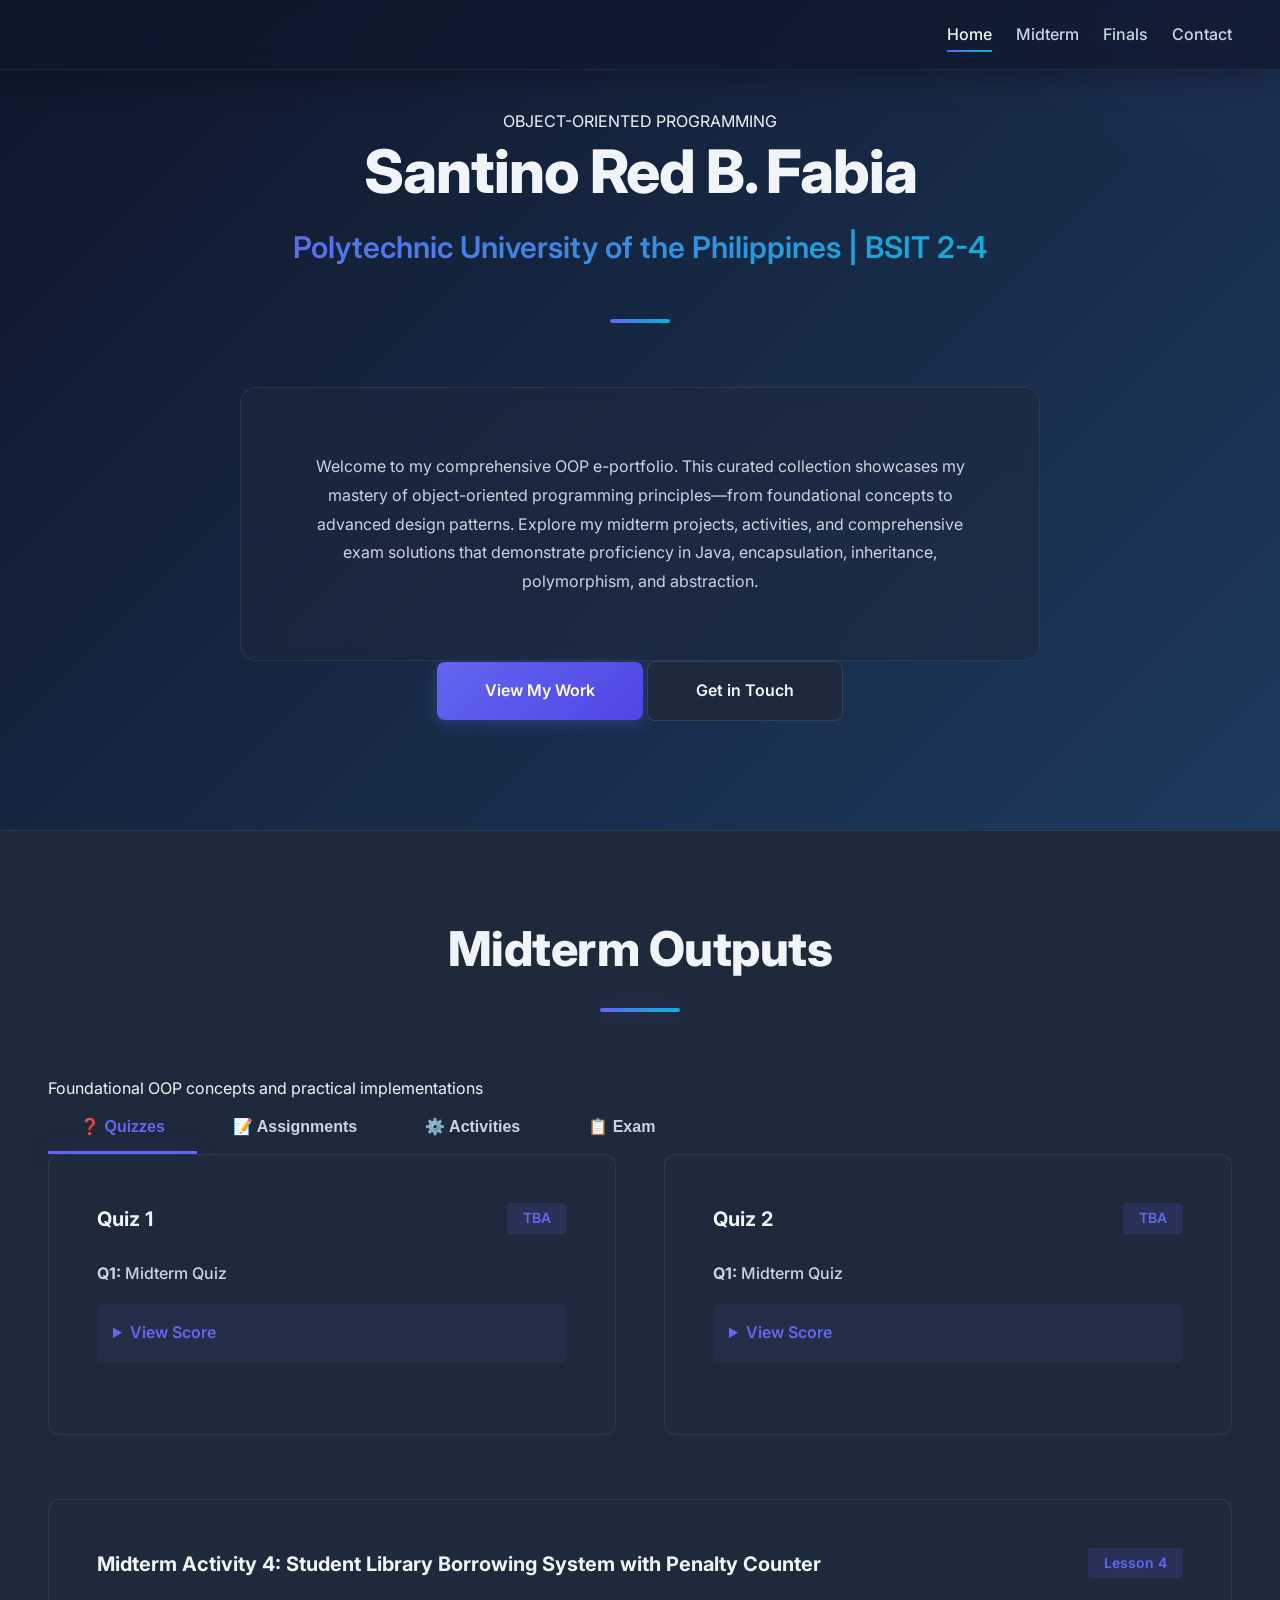
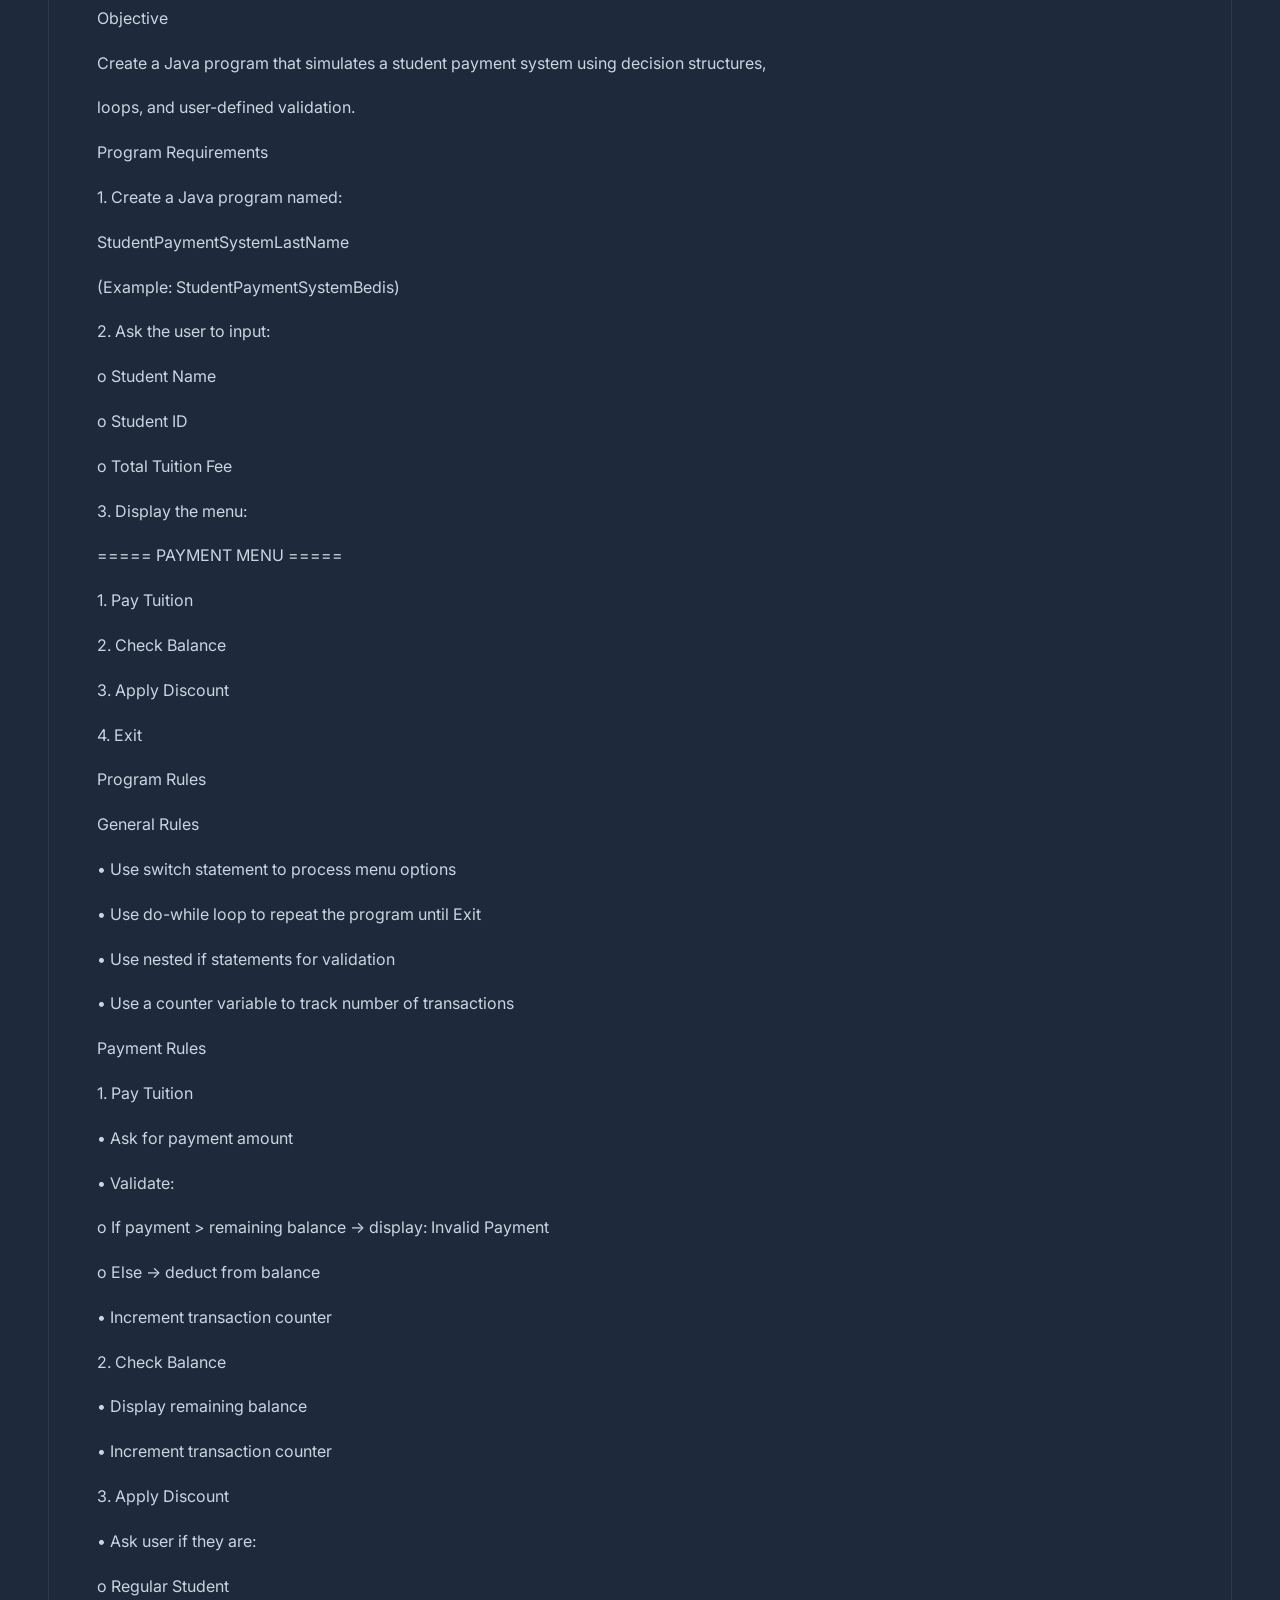
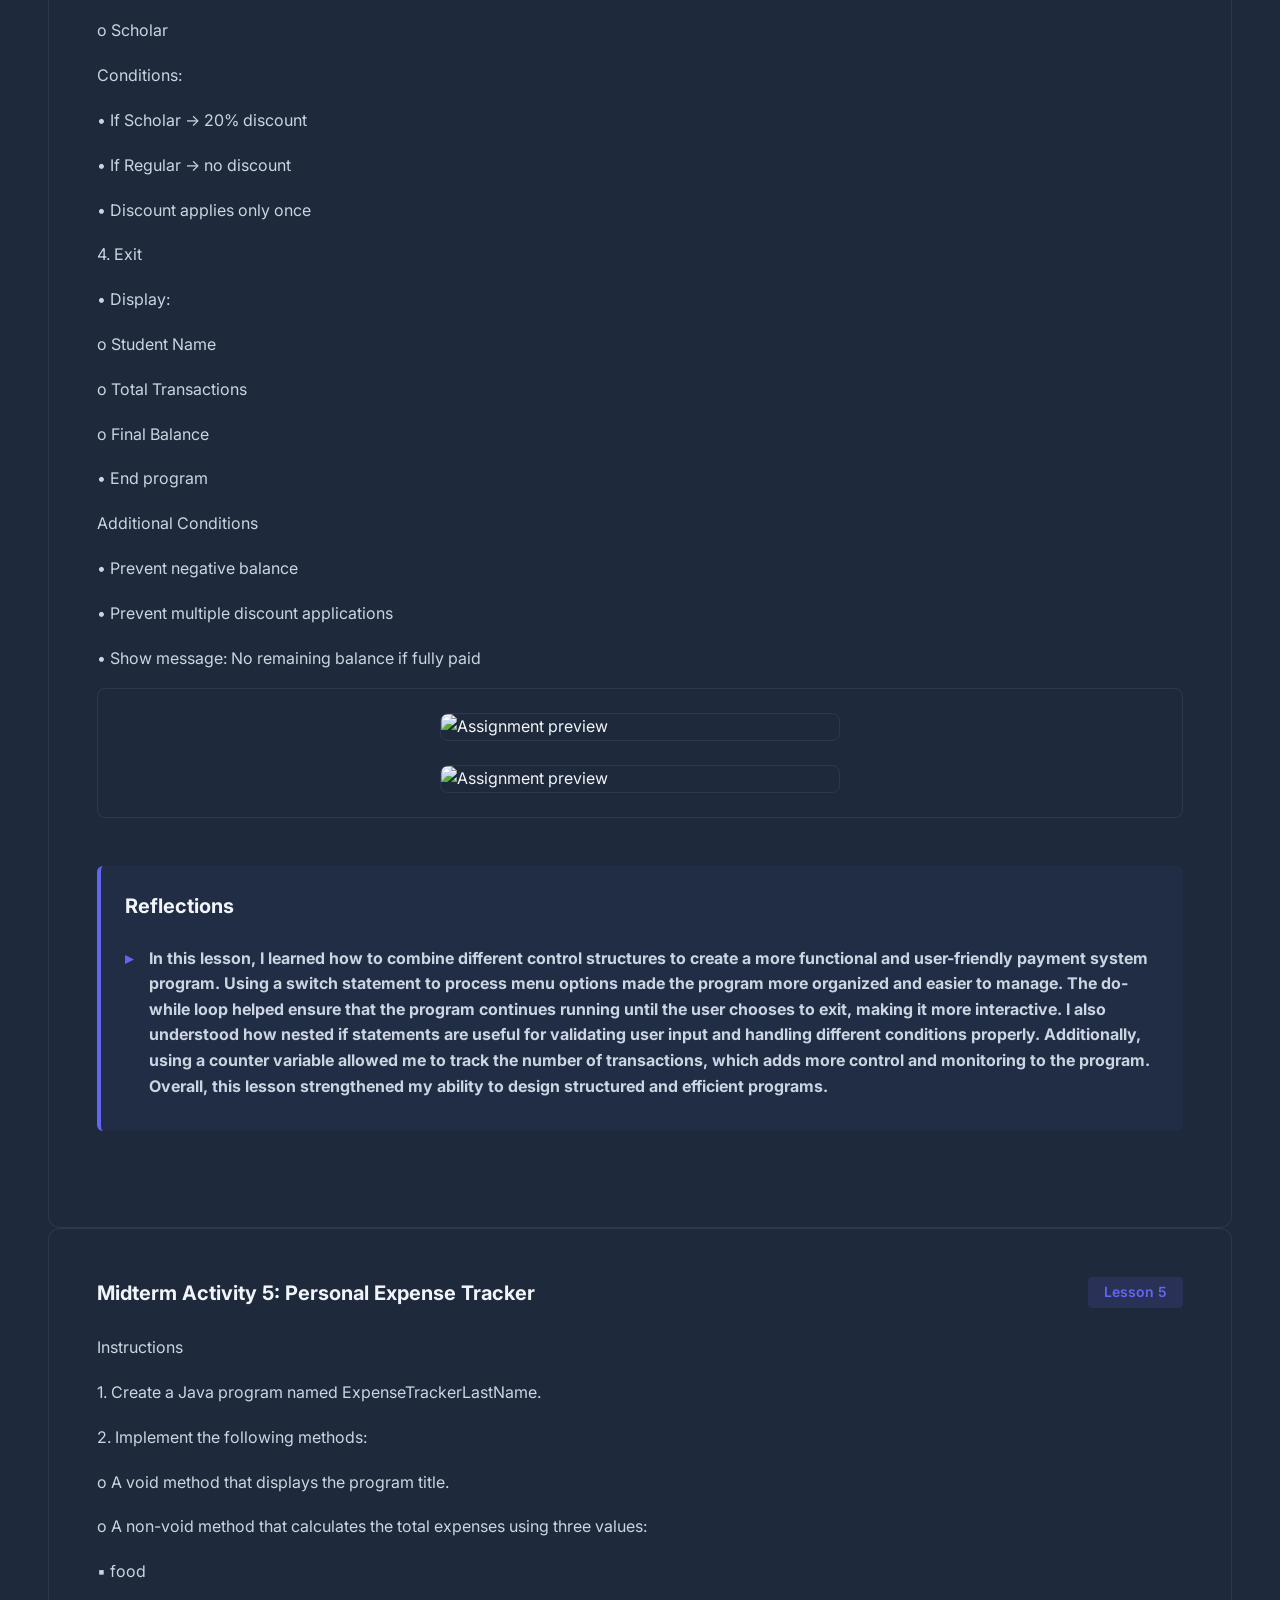
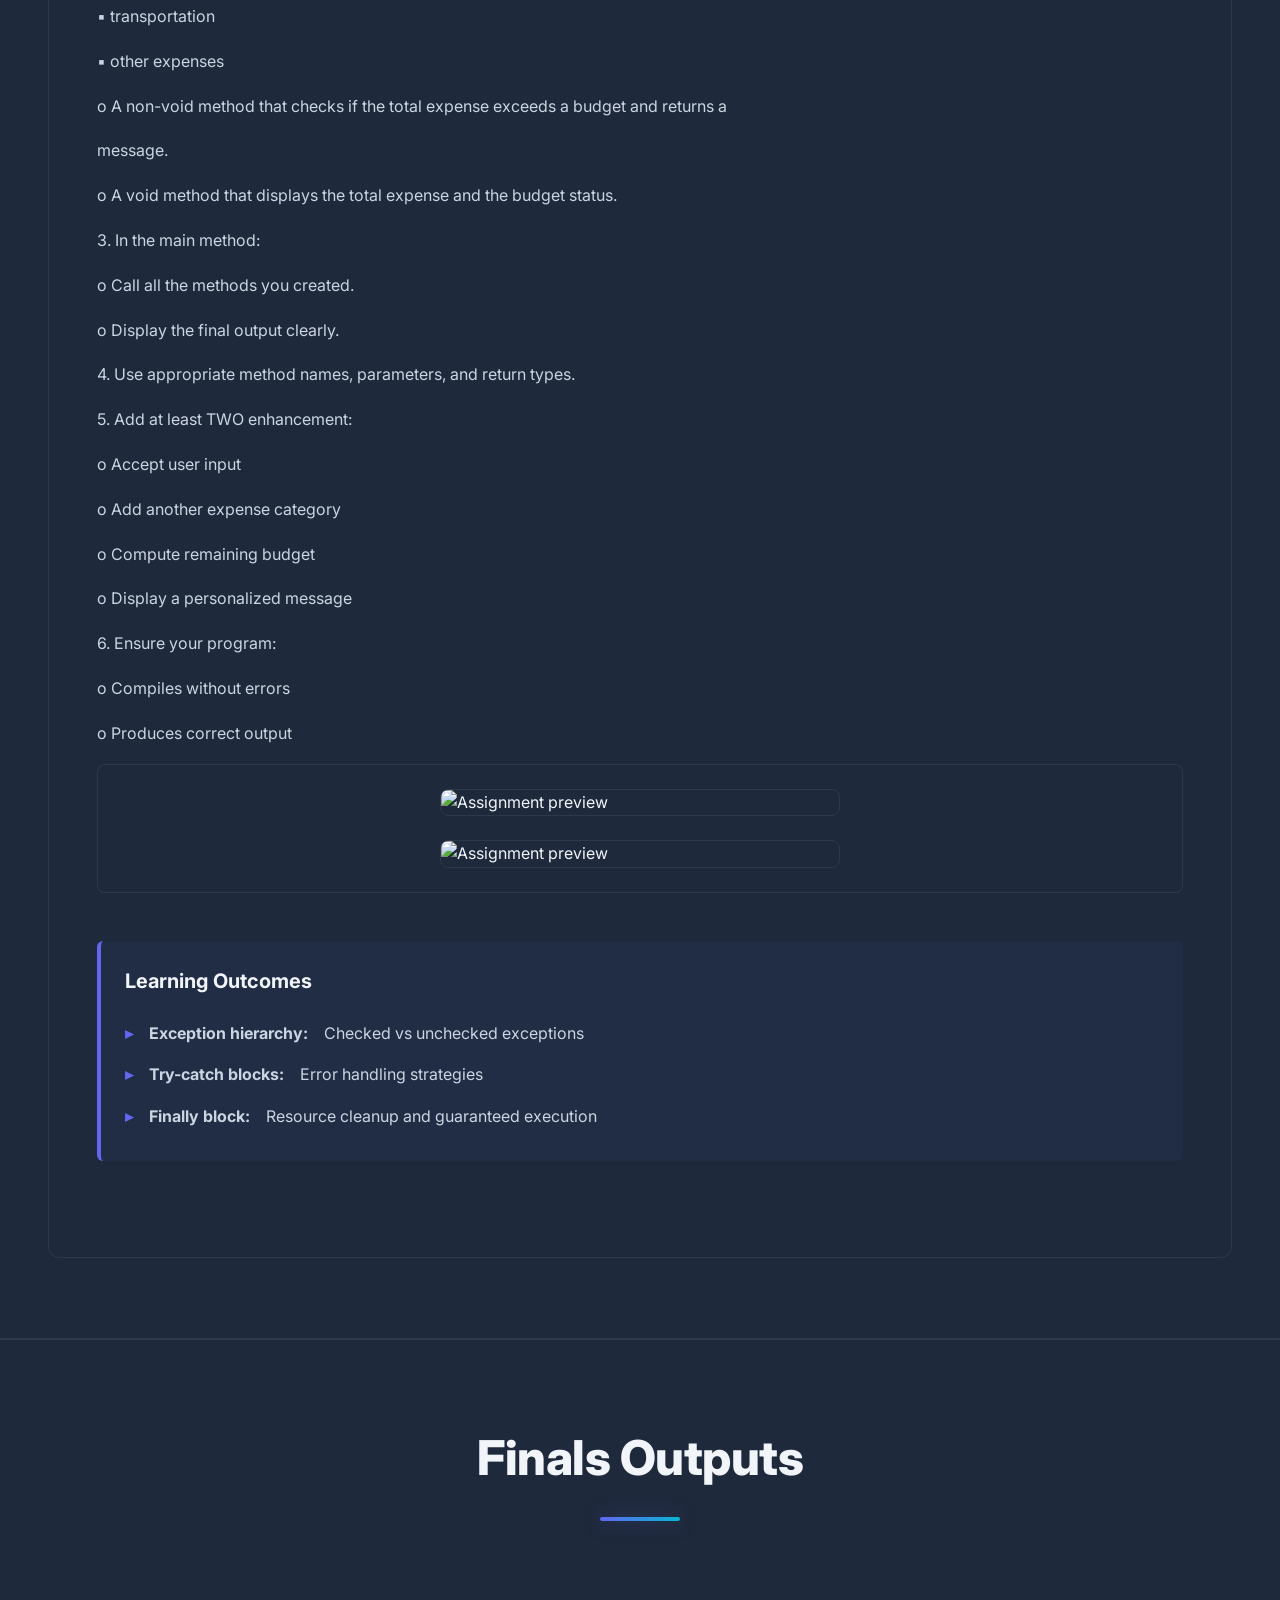
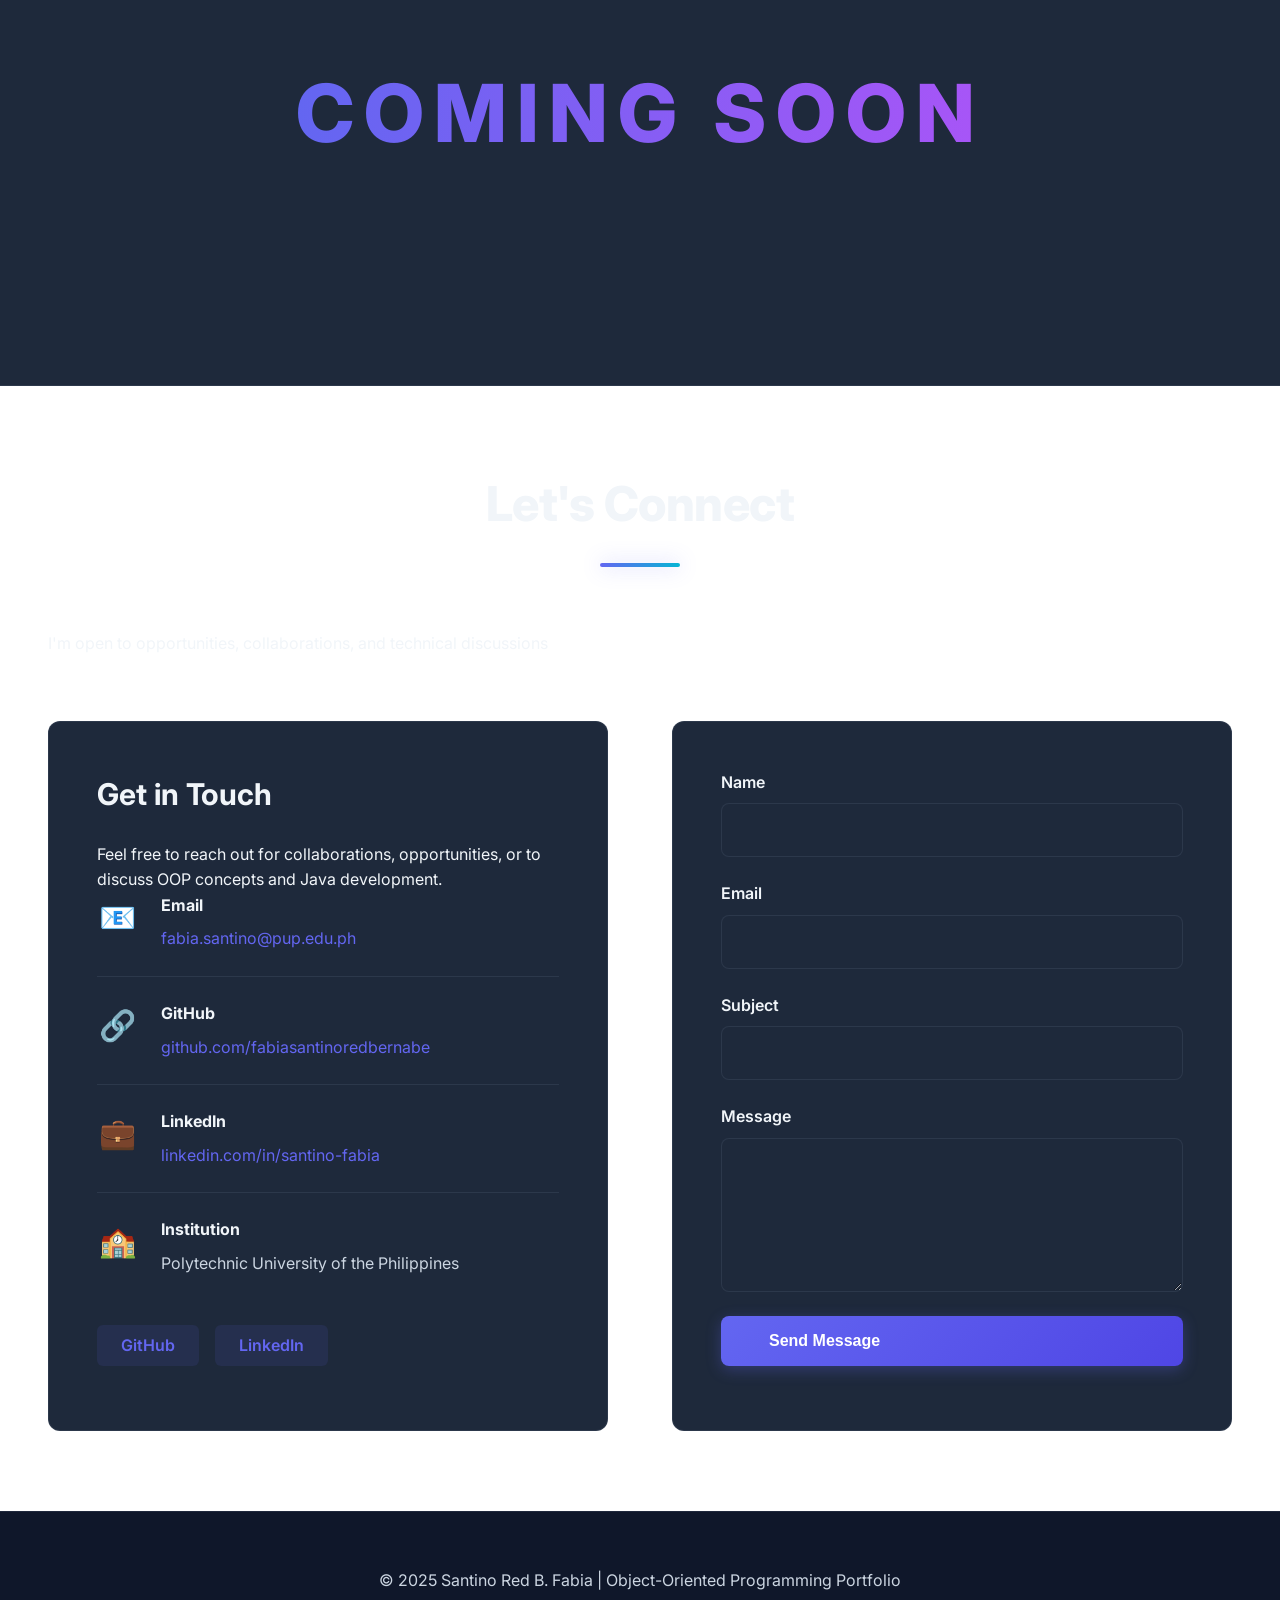
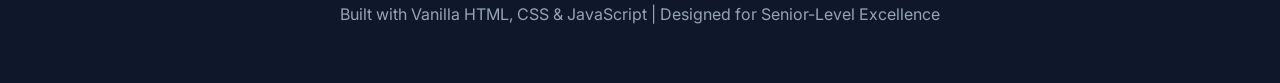
==== index.html @ e6d7f3d0 "kk" ====
<!DOCTYPE html>
<html lang="en">
<head>
    <meta charset="UTF-8">
    <meta name="viewport" content="width=device-width, initial-scale=1.0">
    <title>Santino Red B. Fabia | Senior OOP Portfolio</title>
    <link rel="stylesheet" href="cssweb.css">
    <link rel="preconnect" href="https://fonts.googleapis.com">
    <link rel="preconnect" href="https://fonts.gstatic.com" crossorigin>
    <link href="https://fonts.googleapis.com/css2?family=Inter:wght@300;400;500;600;700;800&family=JetBrains+Mono:wght@400;500;600&display=swap" rel="stylesheet">
</head>
<body>
    <!-- Scroll Progress Bar -->
    <div class="scroll-progress" id="scrollProgress"></div>

    <!-- Navigation -->
    <nav class="navbar" id="navbar">
        <div class="nav-container">
            <a href="#home" class="nav-logo"></a>
            
            <button class="nav-toggle" id="navToggle" aria-label="Toggle navigation">
                <span class="hamburger-line"></span>
                <span class="hamburger-line"></span>
                <span class="hamburger-line"></span>
            </button>
            
            <ul class="nav-menu" id="navMenu">
                <li><a href="#home" class="nav-link active">Home</a></li>
                <li><a href="#midterm" class="nav-link">Midterm</a></li>
                <li><a href="#final" class="nav-link">Finals</a></li>
                <li><a href="#contact" class="nav-link">Contact</a></li>
            </ul>
        </div>
    </nav>

    <!-- Hero Section -->
    <section id="home" class="section hero">
        <div class="container">
            <div class="hero-content">
                <div class="hero-badge">OBJECT-ORIENTED PROGRAMMING</div>
                <h1 class="hero-title">Santino Red B. Fabia</h1>
                <p class="hero-subtitle">Polytechnic University of the Philippines | BSIT 2-4</p>
                
                <div class="hero-divider"></div>
                
                <div class="intro-card">
                    <p class="intro-text">
                        Welcome to my comprehensive OOP e-portfolio. This curated collection showcases my mastery of object-oriented programming principles—from foundational concepts to advanced design patterns. Explore my midterm projects, activities, and comprehensive exam solutions that demonstrate proficiency in Java, encapsulation, inheritance, polymorphism, and abstraction.
                    </p>
                </div>

                <div class="hero-cta">
                    <a href="#midterm" class="btn btn-primary">View My Work</a>
                    <a href="#contact" class="btn btn-secondary">Get in Touch</a>
                </div>

            </div>
        </div>
    </section>

    <!-- Midterm Section -->
    <section id="midterm" class="section section-midterm">
        <div class="container">
            <div class="section-header">
                <h2 class="section-title">Midterm Outputs</h2>
                <p class="section-subtitle">Foundational OOP concepts and practical implementations</p>
            </div>

            <!-- Tabs Navigation -->
            <div class="tabs-container">
                <div class="tabs-nav" role="tablist">
                    <button class="tab-btn active" data-tab="quizzes" role="tab" aria-selected="true" aria-controls="quizzes">
                        <span class="tab-icon">❓</span>
                        Quizzes
                    </button>
                    <button class="tab-btn" data-tab="assignments" role="tab" aria-selected="false" aria-controls="assignments">
                        <span class="tab-icon">📝</span>
                        Assignments
                    </button>
                    <button class="tab-btn" data-tab="activities" role="tab" aria-selected="false" aria-controls="activities">
                        <span class="tab-icon">⚙️</span>
                        Activities
                    </button>
                    <button class="tab-btn" data-tab="exam" role="tab" aria-selected="false" aria-controls="exam">
                        <span class="tab-icon">📋</span>
                        Exam
                    </button>
                </div>

                <!-- Quizzes Tab -->
                <div id="quizzes" class="tab-content active" role="tabpanel" aria-labelledby="quizzes">
                    <div class="content-grid">
                        <article class="card card-quiz">
                            <div class="card-header">
                                <h3 class="card-title">Quiz 1</h3>
                                <span class="card-badge">TBA</span>
                            </div>
                            
                            <div class="qa-container">
                                <div class="qa-item">
                                    <p class="qa-question"><strong>Q1:</strong> Midterm Quiz</p>
                                    <details class="qa-details">
                                        <summary>View Score</summary>
                                        <div class="qa-answer">
                                            <p><strong>Score: 0/30</strong></p>
                                        </div>
                                    </details>
                                </div>
                            </div>
                        </article>

                        <article class="card card-quiz">
                            <div class="card-header">
                                <h3 class="card-title">Quiz 2</h3>
                                <span class="card-badge">TBA</span>
                            </div>
                            
                            <div class="qa-container">
                                <div class="qa-item">
                                    <p class="qa-question"><strong>Q1:</strong> Midterm Quiz</p>
                                    <details class="qa-details">
                                        <summary>View Score</summary>
                                        <div class="qa-answer">
                                            <p><strong>Score: 0/30</strong></p>
                                        </div>
                                    </details>
                                </div>
                            </div>
                        </article>
                    </div>
                </div>

                <!-- Assignments Tab -->
                <div id="assignments" class="tab-content" role="tabpanel" aria-labelledby="assignments">
                    <div class="content-grid">
                        <article class="card card-assignment">
                            <div class="card-header">
                                <h3 class="card-title">Assignment 1: Introduction to Java</h3>
                                <span class="card-badge">Implementation</span>
                            </div>
                            
                            <p class="card-description"><strong>Task:</strong> Tackle the different questions as you venture to understand the world of java.</p>
                            
                            <div class="image-preview-container">
                                <div class="image-preview-wrapper">
                                    <img src="MA1p1.png" class="image-preview" alt="Assignment preview">
                                </div>
                                <div class="image-preview-wrapper">
                                    <img src="MA1p2.png" class="image-preview" alt="Assignment preview">
                                </div>
                                <div class="image-preview-wrapper">
                                    <img src="MA1p3.png" class="image-preview" alt="Assignment preview">
                                </div>
                            </div>

                            <div class="file-status-container" id="fileStatusContainer" style="display: none;">
                                <div class="file-info">
                                    <span class="file-icon">📎</span>
                                    <div class="file-details">
                                        <p class="file-name" id="fileName"></p>
                                        <p class="file-size" id="fileSize"></p>
                                    </div>
                                </div>
                                <button type="button" class="btn-icon btn-remove-file" id="removeFileBtn" aria-label="Remove file">
                                    <span>✕</span>
                                </button>
                            </div>
                            
                            <div class="explanation-box">
                                <h4>Reflection</h4>
                                <ul class="concept-list">
                                    <li><strong></strong> Researching and analyzing my findings about the different traits and uses of java in our industry makes it more enjoyable and fun to look forward to what im going to learn in this course.</li>
                                </ul>
                            </div>
                        </article>

                        <article class="card card-assignment">
                            <div class="card-header">
                                <h3 class="card-title">Assignment 2: About Me</h3>
                                <span class="card-badge">Advanced</span>
                            </div>
                            
                            <p class="card-description"><strong>Task:</strong> Make an Introduction of yourself using the template provided.</p>
                           <div 
                            <div class="image-preview-container">
                                <div class="image-preview-wrapper">
                                    <img src="AM.png" class="image-preview" alt="Assignment preview">
                                </div>
                            </div>
</div>
                            <div class="file-status-container" id="fileStatusContainer2" style="display: none;">
                                <div class="file-info">
                                    <span class="file-icon">📎</span>
                                    <div class="file-details">
                                        <p class="file-name" id="fileName2"></p>
                                        <p class="file-size" id="fileSize2"></p>
                                    </div>
                                </div>
                                <button type="button" class="btn-icon btn-remove-file" aria-label="Remove file">
                                    <span>✕</span>
                                </button>
                            </div>
                            
                            <div class="explanation-box">
                                <h4>Reflection</h4>
                                <ul class="concept-list">
                                    <li><strong></strong> Reflecting on three personal adjectives and my goals for the year gave me a great opportunity to hit the reset button. It was a helpful way to check in with myself and look forward to the months ahead.</li>
                                </ul>
                            </div>
                        </article>
                    </div>
                </div>
                </div>

                                <!-- Activities Tab -->
                <div id="activities" class="tab-content" role="tabpanel" aria-labelledby="activities">
                    <div class="activities-grid">
                        <!-- Activity 1 -->
                        <article class="card card-activity">
                            <div class="card-header">
                                <h3 class="card-title">Midterm Activity 1: Variables</h3>
                                <span class="card-badge">Lesson 1</span>
                            </div>
                            
                            <p class="card-description">Instruction:</p>
                            <p class="card-description">• Carefully analyze the given Java program.</p>
<p class="card-description">• Trace the references and memory changes step-by-step.</p>
<p class="card-description">• Complete all required tables and questions.</p>
<p class="card-description">• Show your logical reasoning where necessary.</p>
<p class="card-description">• Write your answers in a yellow paper (handwritten).</p>
<p class="card-description">• Take a clear photo or scan of your work.</p>
<p class="card-description">• Upload your file in Canvas on or before the deadline.</p>
<p class="card-description">• Submission Format: Section_LastName_FirstName_CodeAnalysisActivity#1.pdf </p>

                            <div class="image-preview-container">
                                <div class="image-preview-wrapper">
                                    <img src="MAC1p1.png" class="image-preview" alt="Assignment preview">
                                </div>
                                <div class="image-preview-wrapper">
                                    <img src="MAC1p2.png" class="image-preview" alt="Assignment preview">
                                </div>
                            </div>
                            
                            <div class="explanation-box">
                                <h4>Reflection</h4>
                                <ul class="concept-list">
                                    <li>Implemented <strong>Learning about variables in OOP made me realize how important they are in organizing data inside a program. I learned that variables inside a class (fields or attributes) represent the state of an object, and they help define what an object “knows” about itself.</strong></li>
                                </ul>
                            </div>
                        </article>

                        <!-- Activity 2 -->
                        <article class="card card-activity">
                            <div class="card-header">
                                <h3 class="card-title">Midterm Activity 2: Operators</h3>
                                <span class="card-badge">Lesson 2</span>
                            </div>
                            
                            <p class="card-description">Instructions:</p>
<p class="card-description">1.	Create a Java program based on the questions.</p>
<p class="card-description">2.	Follow the exact required output shown in the question.</p>
<p class="card-description">3.	You must use the specific operator required in each number.</p>
<p class="card-description">4.	Do NOT hardcode the final answers (e.g., System.out.println(86); without computation is not allowed).</p>
<p class="card-description">5.	Show proper use of variables and correct operator usage.</p>
<p class="card-description">6.	Follow proper Java syntax, indentation, and naming conventions.</p>
<p class="card-description">7.	Use System.out.println() for displaying output.</p>
<p class="card-description">8.	Screenshot the code and the output.</p>
<p class="card-description">9.	Compile and run your program to verify correctness before submission.</p>
<p class="card-description">10.	Submission Format: Section_LastName_FirstName_OperatorsActivity#2.pdf
</p>

                            <div class="image-preview-container">
                                <div class="image-preview-wrapper">
                                    <img src="MAC2p1.png" class="image-preview" alt="Assignment preview">
                                </div>
                                <div class="image-preview-wrapper">
                                    <img src="MAC2p2.png" class="image-preview" alt="Assignment preview">
                                </div>
                            </div>
                         
                            <div class="explanation-box">
                                <h4>Reflections</h4>
                                <ul class="concept-list">
                                    <li>Used <strong>In this lesson about operators in Java within Object-Oriented Programming, I learned how different types of operators such as arithmetic, relational, logical, and assignment operators are used to perform operations on variables and control program flow. I realized that operators are essential in implementing logic inside methods and classes, making programs more dynamic and functional.</strong></li>
                                </ul>
                            </div>
                        </article>

                        <!-- Activity 3 -->
                        <article class="card card-activity">
                            <div
                            <div class="card-header">
                                <h3 class="card-title">Midterm Activity 3: ATM with Transfer Feature</h3>
                                <span class="card-badge">Lesson 3</span>
                            </div>
                
                            <p class="card-description">Program Requirements</p>
<p class="card-description">1. Create a Java program named ATMWithdrawalLimit.</p>
<p class="card-description">2. Assume the initial balance is 9,000 pesos.</p>
<p class="card-description">===== ATM MENU =====</p>
<p class="card-description">1. Check Balance</p>
<p class="card-description">2. Deposit</p>
<p class="card-description">3. Withdraw</p>
<p class="card-description">4. Exit</p>
<p class="card-description">Withdrawal Rules</p>
<p class="card-description">Maximum withdrawal per transaction: 3,000 pesos</p>
<p class="card-description">If exceeded, display: Withdrawal Limit Exceeded</p>
<p class="card-description">Use:</p>
<p class="card-description">• if–else statements</p>
<p class="card-description">• switch statement</p>
<p class="card-description">• do-while loop</p>
                    </div>
<!--pic--->
					<div class="image-preview-container">
                                <div class="image-preview-wrapper">
                                    <img src="MAC3p1.png" class="image-preview" alt="Assignment preview">
                                </div>
                                <div class="image-preview-wrapper">
                                    <img src="MAC3p2.png" class="image-preview" alt="Assignment preview">
                                </div>
                            </div>
                    
                    <div
                            <div class="explanation-box">
                                <h4>Reflections</h4>
                                <ul class="concept-list">
                                    <li><strong>In this lesson, I learned how control flow statements like if–else, switch, and do-while loops help manage the behavior of a Java program. The if–else statement allows me to make decisions based on conditions, while the switch statement provides a cleaner way to handle multiple possible values of a variable. I also learned that the do-while loop ensures that a block of code runs at least once before checking the condition, which is useful in certain situations. Overall, these concepts improved my understanding of how to control the flow of execution and make programs more interactive and logical.</strong></li>
                                
                                </ul>
                            </div>
                </div>
                        </article>

                        <!-- Activity 4 -->
                        <article class="card card-activity">
                            <div
                            <div class="card-header">
                                <h3 class="card-title">Midterm Activity 4: Student Library Borrowing System with Penalty Counter</h3>
                                <span class="card-badge">Lesson 4</span>
                            </div>
                            
                            <p class="card-description">Objective</p>
<p class="card-description">Create a Java program that simulates a student payment system using decision structures,</p>
<p class="card-description">loops, and user-defined validation.</p>
<p class="card-description">Program Requirements</p>
<p class="card-description">1. Create a Java program named:</p>
<p class="card-description">StudentPaymentSystemLastName</p>
<p class="card-description">(Example: StudentPaymentSystemBedis)</p>
<p class="card-description">2. Ask the user to input:</p>
<p class="card-description">o Student Name</p>
<p class="card-description">o Student ID</p>
<p class="card-description">o Total Tuition Fee</p>
<p class="card-description">3. Display the menu:</p>
<p class="card-description">===== PAYMENT MENU =====</p>
<p class="card-description">1. Pay Tuition</p>
<p class="card-description">2. Check Balance</p>
<p class="card-description">3. Apply Discount</p>
<p class="card-description">4. Exit</p>
<p class="card-description">Program Rules</p>
<p class="card-description">General Rules</p>
<p class="card-description">• Use switch statement to process menu options</p>
<p class="card-description">• Use do-while loop to repeat the program until Exit</p>
<p class="card-description">• Use nested if statements for validation</p>
<p class="card-description">• Use a counter variable to track number of transactions</p>
<p class="card-description">Payment Rules</p>
<p class="card-description">1. Pay Tuition</p>
<p class="card-description">• Ask for payment amount</p>
<p class="card-description">• Validate:</p>
<p class="card-description">o If payment > remaining balance → display: Invalid Payment</p>
<p class="card-description">o Else → deduct from balance</p>
<p class="card-description">• Increment transaction counter</p>
<p class="card-description">2. Check Balance</p>
<p class="card-description">• Display remaining balance</p>
<p class="card-description">• Increment transaction counter</p>
<p class="card-description">3. Apply Discount</p>
<p class="card-description">• Ask user if they are:</p>
<p class="card-description">o Regular Student</p>
<p class="card-description">o Scholar</p>
<p class="card-description">Conditions:</p>
<p class="card-description">• If Scholar → 20% discount</p>
<p class="card-description">• If Regular → no discount</p>
<p class="card-description">• Discount applies only once</p>
<p class="card-description">4. Exit</p>
<p class="card-description">• Display:</p>
<p class="card-description">o Student Name</p>
<p class="card-description">o Total Transactions</p>
<p class="card-description">o Final Balance</p>
<p class="card-description">• End program</p>
<p class="card-description">Additional Conditions</p>
<p class="card-description">• Prevent negative balance</p>
<p class="card-description">• Prevent multiple discount applications</p>
<p class="card-description">• Show message: No remaining balance if fully paid</p>
                        </div>

							<!--pic--->
					<div class="image-preview-container">
                                <div class="image-preview-wrapper">
                                    <img src="MAC4p1.png" class="image-preview" alt="Assignment preview">
                                </div>
                                <div class="image-preview-wrapper">
                                    <img src="MAC4p2.png" class="image-preview" alt="Assignment preview">
                                </div>
                            </div>
                            
                            <div
                            <div class="explanation-box">
                                <h4>Reflections</h4>
                                <ul class="concept-list">
                                    <li><strong>In this lesson, I learned how to combine different control structures to create a more functional and user-friendly payment system program. Using a switch statement to process menu options made the program more organized and easier to manage. The do-while loop helped ensure that the program continues running until the user chooses to exit, making it more interactive. I also understood how nested if statements are useful for validating user input and handling different conditions properly. Additionally, using a counter variable allowed me to track the number of transactions, which adds more control and monitoring to the program. Overall, this lesson strengthened my ability to design structured and efficient programs.</strong></li>
                                    
                                </ul>
                            </div>
                        </div>
                        </article>

                        <!-- Activity 5 -->
                        <article class="card card-activity">
                            <div
                            <div class="card-header">
                                <h3 class="card-title">Midterm Activity 5: Personal Expense Tracker</h3>
                                <span class="card-badge">Lesson 5</span>
                            </div>
                            
                            <p class="card-description">Instructions</p>
<p class="card-description">1. Create a Java program named ExpenseTrackerLastName.</p>
<p class="card-description">2. Implement the following methods:</p>
<p class="card-description">o A void method that displays the program title.</p>
<p class="card-description">o A non-void method that calculates the total expenses using three values:</p>
<p class="card-description">▪ food</p>
<p class="card-description">▪ transportation</p>
<p class="card-description">▪ other expenses</p>
<p class="card-description">o A non-void method that checks if the total expense exceeds a budget and returns a</p>
<p class="card-description">message.</p>
<p class="card-description">o A void method that displays the total expense and the budget status.</p>
<p class="card-description">3. In the main method:</p>
<p class="card-description">o Call all the methods you created.</p>
<p class="card-description">o Display the final output clearly.</p>
<p class="card-description">4. Use appropriate method names, parameters, and return types.</p>
<p class="card-description">5. Add at least TWO enhancement:</p>
<p class="card-description">o Accept user input</p>
<p class="card-description">o Add another expense category</p>
<p class="card-description">o Compute remaining budget</p>
<p class="card-description">o Display a personalized message</p>
<p class="card-description">6. Ensure your program:</p>
<p class="card-description">o Compiles without errors</p>
<p class="card-description">o Produces correct output
</p>
                        </div>

							<!--pic--->
					<div class="image-preview-container">
                                <div class="image-preview-wrapper">
                                    <img src="MAC5p1.png" class="image-preview" alt="Assignment preview">
                                </div>
                                <div class="image-preview-wrapper">
                                    <img src="MAC5p2.png" class="image-preview" alt="Assignment preview">
                                </div>
                            </div>
                            
                            <div
                            <div class="explanation-box">
                                <h4>Learning Outcomes</h4>
                                <ul class="concept-list">
                                    <li><strong>Exception hierarchy:</strong> Checked vs unchecked exceptions</li>
                                    <li><strong>Try-catch blocks:</strong> Error handling strategies</li>
                                    <li><strong>Finally block:</strong> Resource cleanup and guaranteed execution</li>
                                </ul>
                            </div>
                            </div
                        </article>

    </section>
                <!-- Exam Tab -->
                <div id="exam" class="tab-content" role="tabpanel" aria-labelledby="exam">
                    <article class="card card-exam">
                        <div class="card-header">
                            <h3 class="card-title">Midterm Exam</h3>
                            <span class="card-badge">Comprehensive</span>
                        </div>
                        
                        <p class="card-description">A complete assessment of OOP fundamentals demonstrating mastery of core concepts and their practical applications.</p>
                        
                        <div class="reflection-box">
                            <h4>Exam Overview & Analysis</h4>
                            <p>This midterm examination challenged me to synthesize multiple OOP concepts into a cohesive, real-world understanding. Key accomplishments include:</p>
                            <ul class="concept-list">
                                <li><strong>Conceptual Mastery:</strong> Deep understanding of encapsulation, inheritance, polymorphism, and abstraction</li>
                                <li><strong>Practical Application:</strong> Ability to design and implement complex class hierarchies</li>
                                <li><strong>Problem Solving:</strong> Critical thinking in addressing design challenges</li>
                                <li><strong>Code Quality:</strong> Writing clean, maintainable, and efficient solutions</li>
                                <li><strong>Design Patterns:</strong> Recognition and implementation of common OOP patterns</li>
                                <li><strong>Best Practices:</strong> Following industry-standard conventions and methodologies</li>
                            </ul>
                            <p><strong>Key Takeaways:</strong> This examination reinforced the importance of understanding not just syntax, but the philosophical underpinnings of object-oriented design. The ability to model real-world entities as classes and establish meaningful relationships between them is fundamental to writing professional-grade software.</p>
                        </div>
                    </article>
                </div>
            </div>
        </div>
    </section>

    <!-- Finals Section -->
    <section id="final" class="section section-final">
        <div class="container">
            <h2 class="section-title">Finals Outputs</h2>
            
            <div class="coming-soon-container">
                <div class="coming-soon-card">
                    <h1 class="big-coming-soon">COMING SOON</h1>
                </div>
            </div>
        </div>
    </section>

    <!-- Contact Section -->
    <section id="contact" class="section section-contact">
        <div class="container">
            <div class="section-header">
                <h2 class="section-title">Let's Connect</h2>
                <p class="section-subtitle">I'm open to opportunities, collaborations, and technical discussions</p>
            </div>

            <div class="contact-grid">
                <div class="contact-info-card">
                    <h3>Get in Touch</h3>
                    <p>Feel free to reach out for collaborations, opportunities, or to discuss OOP concepts and Java development.</p>
                    
                    <div class="contact-items">
                        <div class="contact-item">
                            <span class="contact-icon">📧</span>
                            <div>
                                <strong>Email</strong>
                                <a href="mailto:fabia.santino@pup.edu.ph">fabia.santino@pup.edu.ph</a>
                            </div>
                        </div>
                        
                        <div class="contact-item">
                            <span class="contact-icon">🔗</span>
                            <div>
                                <strong>GitHub</strong>
                                <a href="https://github.com" target="_blank" rel="noopener noreferrer">github.com/fabiasantinoredbernabe</a>
                            </div>
                        </div>
                        
                        <div class="contact-item">
                            <span class="contact-icon">💼</span>
                            <div>
                                <strong>LinkedIn</strong>
                                <a href="https://linkedin.com" target="_blank" rel="noopener noreferrer">linkedin.com/in/santino-fabia</a>
                            </div>
                        </div>
                        
                        <div class="contact-item">
                            <span class="contact-icon">🏫</span>
                            <div>
                                <strong>Institution</strong>
                                <p>Polytechnic University of the Philippines</p>
                            </div>
                        </div>
                    </div>

                    <div class="social-links">
                        <a href="https://github.com" class="social-icon" aria-label="GitHub" target="_blank" rel="noopener noreferrer">
                            <span>GitHub</span>
                        </a>
                        <a href="https://linkedin.com" class="social-icon" aria-label="LinkedIn" target="_blank" rel="noopener noreferrer">
                            <span>LinkedIn</span>
                        </a>
                    </div>
                </div>

                <form class="contact-form" id="contactForm" aria-label="Contact form">
                    <div class="form-group">
                        <label for="name">Name</label>
                        <input type="text" id="name" name="name" required aria-required="true">
                    </div>
                    
                    <div class="form-group">
                        <label for="email">Email</label>
                        <input type="email" id="email" name="email" required aria-required="true">
                    </div>
                    
                    <div class="form-group">
                        <label for="subject">Subject</label>
                        <input type="text" id="subject" name="subject" required aria-required="true">
                    </div>
                    
                    <div class="form-group">
                        <label for="message">Message</label>
                        <textarea id="message" name="message" rows="6" required aria-required="true"></textarea>
                    </div>
                    
                    <button type="submit" class="btn btn-primary btn-full">Send Message</button>
                    <p class="form-note" id="formNote"></p>
                </form>
            </div>
        </div>
    </section>

    <!-- Footer -->
    <footer class="footer">
        <div class="container">
            <div class="footer-content">
                <p>&copy; 2025 Santino Red B. Fabia | Object-Oriented Programming Portfolio</p>
                <p class="footer-note">Built with Vanilla HTML, CSS & JavaScript | Designed for Senior-Level Excellence</p>
            </div>
        </div>
    </footer>

    <script src="jsweb.js"></script>
</body>
</html>
---- cssweb.css ----
/* ========================================
   MODERN DARK THEME - SENIOR PROFESSIONAL
   Design System: Slate, Charcoal, Electric Indigo
   ======================================== */

:root {
    /* Color Palette */
    --color-bg-primary: #0f172a;
    --color-bg-secondary: #1a2847;
    --color-bg-tertiary: #1e3a5f;
    --color-surface: #1e293b;
    --color-surface-hover: #334155;
    
    --color-primary: #6366f1;
    --color-primary-light: #818cf8;
    --color-primary-dark: #4f46e5;
    
    --color-accent: #06b6d4;
    --color-accent-light: #22d3ee;
    
    --color-text-primary: #f1f5f9;
    --color-text-secondary: #cbd5e1;
    --color-text-tertiary: #94a3b8;
    
    --color-border: rgba(148, 163, 184, 0.12);
    --color-border-light: rgba(148, 163, 184, 0.2);
    
    --color-success: #10b981;
    --color-warning: #f59e0b;
    --color-error: #ef4444;
    
    /* Spacing Scale */
    --space-xs: 0.25rem;
    --space-sm: 0.5rem;
    --space-md: 1rem;
    --space-lg: 1.5rem;
    --space-xl: 2rem;
    --space-2xl: 3rem;
    --space-3xl: 4rem;
    --space-4xl: 5rem;
    
    /* Typography */
    --font-sans: 'Inter', -apple-system, BlinkMacSystemFont, 'Segoe UI', sans-serif;
    --font-mono: 'JetBrains Mono', 'Fira Code', 'Courier New', monospace;
    
    /* Font Sizes - Fluid Typography */
    --text-xs: clamp(0.75rem, 2vw, 0.875rem);
    --text-sm: clamp(0.875rem, 2.5vw, 1rem);
    --text-base: clamp(1rem, 3vw, 1.125rem);
    --text-lg: clamp(1.125rem, 3.5vw, 1.25rem);
    --text-xl: clamp(1.25rem, 4vw, 1.5rem);
    --text-2xl: clamp(1.5rem, 5vw, 1.875rem);
    --text-3xl: clamp(1.875rem, 6vw, 2.25rem);
    --text-4xl: clamp(2.25rem, 7vw, 3rem);
    --text-5xl: clamp(3rem, 10vw, 3.75rem);
    
    /* Effects */
    --shadow-sm: 0 1px 2px 0 rgba(0, 0, 0, 0.05);
    --shadow-md: 0 4px 6px -1px rgba(0, 0, 0, 0.1);
    --shadow-lg: 0 10px 15px -3px rgba(0, 0, 0, 0.1);
    --shadow-xl: 0 20px 25px -5px rgba(0, 0, 0, 0.1);
    --shadow-2xl: 0 25px 50px -12px rgba(0, 0, 0, 0.25);
    
    --blur-sm: blur(4px);
    --blur-md: blur(12px);
    --blur-lg: blur(20px);
    
    /* Transitions */
    --transition-fast: 150ms cubic-bezier(0.4, 0, 0.2, 1);
    --transition-base: 300ms cubic-bezier(0.4, 0, 0.2, 1);
    --transition-slow: 500ms cubic-bezier(0.4, 0, 0.2, 1);
    
    /* Z-index Scale */
    --z-base: 0;
    --z-dropdown: 100;
    --z-sticky: 200;
    --z-modal: 1000;
    
    /* Scroll Progress */
    --scroll-progress: 0%;
}

* {
    margin: 0;
    padding: 0;
    box-sizing: border-box;
}

html {
    scroll-behavior: smooth;
    scrollbar-width: thin;
    scrollbar-color: var(--color-primary) transparent;
}

html::-webkit-scrollbar {
    width: 8px;
}

html::-webkit-scrollbar-track {
    background: transparent;
}

html::-webkit-scrollbar-thumb {
    background: var(--color-primary);
    border-radius: 4px;
}

html::-webkit-scrollbar-thumb:hover {
    background: var(--color-primary-light);
}

body {
    font-family: var(--font-sans);
    line-height: 1.6;
    color: var(--color-text-primary);
    background: linear-gradient(135deg, var(--color-bg-primary) 0%, var(--color-bg-secondary) 100%);
    background-attachment: fixed;
    overflow-x: hidden;
}

/* ========================================
   SCROLL PROGRESS BAR
   ======================================== */
.scroll-progress-bar {
    position: fixed;
    top: 0;
    left: 0;
    height: 3px;
    background: linear-gradient(90deg, var(--color-primary), var(--color-accent));
    width: var(--scroll-progress);
    transition: width var(--transition-fast) linear;
    z-index: 9999;
    box-shadow: 0 0 20px rgba(99, 102, 241, 0.5);
}

/* ========================================
   NAVBAR - GLASSMORPHISM
   ======================================== */
.navbar {
    position: fixed;
    top: 0;
    left: 0;
    right: 0;
    height: 70px;
    background: rgba(15, 23, 42, 0.7);
    backdrop-filter: var(--blur-md);
    border-bottom: 1px solid var(--color-border);
    display: flex;
    align-items: center;
    z-index: var(--z-sticky);
    box-shadow: 0 8px 32px rgba(0, 0, 0, 0.3);
}

.nav-container {
    display: flex;
    justify-content: space-between;
    align-items: center;
    width: 100%;
    max-width: 1400px;
    margin: 0 auto;
    padding: 0 var(--space-2xl);
}

.nav-logo {
    display: flex;
    align-items: center;
    gap: var(--space-md);
    font-size: var(--text-xl);
    font-weight: 700;
    color: var(--color-text-primary);
    text-decoration: none;
    letter-spacing: -0.5px;
    transition: color var(--transition-base);
}

.nav-logo:hover {
    color: var(--color-primary);
}

.nav-logo-icon {
    width: 32px;
    height: 32px;
    background: linear-gradient(135deg, var(--color-primary), var(--color-accent));
    border-radius: 8px;
    display: flex;
    align-items: center;
    justify-content: center;
    font-weight: 800;
    font-size: var(--text-sm);
}

.nav-menu {
    display: flex;
    list-style: none;
    gap: var(--space-lg);
}

.nav-link {
    position: relative;
    color: var(--color-text-secondary);
    text-decoration: none;
    font-size: var(--text-sm);
    font-weight: 500;
    padding: var(--space-sm) 0;
    transition: color var(--transition-base);
}

.nav-link::after {
    content: '';
    position: absolute;
    bottom: 0;
    left: 0;
    width: 0;
    height: 2px;
    background: linear-gradient(90deg, var(--color-primary), var(--color-accent));
    transition: width var(--transition-base);
}

.nav-link:hover,
.nav-link.active {
    color: var(--color-text-primary);
}

.nav-link.active::after,
.nav-link:hover::after {
    width: 100%;
}

.nav-theme-toggle {
    display: flex;
    align-items: center;
    justify-content: center;
    width: 40px;
    height: 40px;
    background: var(--color-surface);
    border: 1px solid var(--color-border);
    border-radius: 8px;
    cursor: pointer;
    transition: all var(--transition-base);
    color: var(--color-text-secondary);
}

.nav-theme-toggle:hover {
    background: var(--color-surface-hover);
    color: var(--color-primary);
}

.nav-toggle {
    display: none;
    flex-direction: column;
    gap: 6px;
    cursor: pointer;
    background: none;
    border: none;
    padding: var(--space-sm);
}

.nav-toggle span {
    width: 24px;
    height: 2px;
    background: var(--color-text-primary);
    border-radius: 2px;
    transition: all var(--transition-base);
}

.nav-toggle.active span:nth-child(1) {
    transform: rotate(45deg) translateY(10px);
}

.nav-toggle.active span:nth-child(2) {
    opacity: 0;
}

.nav-toggle.active span:nth-child(3) {
    transform: rotate(-45deg) translateY(-10px);
}

/* ========================================
   HERO SECTION
   ======================================== */
.hero {
    margin-top: 70px;
    min-height: calc(100vh - 70px);
    display: flex;
    align-items: center;
    justify-content: center;
    padding: var(--space-3xl) var(--space-2xl);
    background: linear-gradient(135deg, var(--color-bg-primary) 0%, var(--color-bg-tertiary) 100%);
    position: relative;
    overflow: hidden;
}

.hero::before {
    content: '';
    position: absolute;
    top: -50%;
    right: -20%;
    width: 600px;
    height: 600px;
    background: radial-gradient(circle, rgba(99, 102, 241, 0.1) 0%, transparent 70%);
    border-radius: 50%;
    pointer-events: none;
}

.hero-content {
    max-width: 800px;
    text-align: center;
    animation: fadeInUp 1s ease-out;
    position: relative;
    z-index: 1;
}

.hero-title {
    font-size: var(--text-5xl);
    font-weight: 800;
    color: var(--color-text-primary);
    margin-bottom: var(--space-md);
    letter-spacing: -1px;
    line-height: 1.2;
}

.hero-subtitle {
    font-size: var(--text-2xl);
    background: linear-gradient(135deg, var(--color-primary), var(--color-accent));
    -webkit-background-clip: text;
    -webkit-text-fill-color: transparent;
    background-clip: text;
    margin-bottom: var(--space-md);
    font-weight: 600;
}

.hero-info {
    font-size: var(--text-lg);
    color: var(--color-text-secondary);
    margin-bottom: var(--space-2xl);
}

.hero-divider {
    width: 60px;
    height: 4px;
    background: linear-gradient(90deg, var(--color-primary), var(--color-accent));
    margin: var(--space-2xl) auto;
    border-radius: 2px;
}

.intro-card {
    background: rgba(30, 41, 59, 0.5);
    backdrop-filter: var(--blur-md);
    border: 1px solid var(--color-border);
    border-radius: 16px;
    padding: var(--space-3xl);
    margin-top: var(--space-3xl);
    animation: fadeInUp 1s ease-out 0.2s both;
}

.intro-card h2 {
    font-size: var(--text-2xl);
    margin-bottom: var(--space-lg);
    color: var(--color-text-primary);
}

.intro-card p {
    color: var(--color-text-secondary);
    line-height: 1.8;
    margin-bottom: var(--space-md);
}

.intro-card p:last-child {
    margin-bottom: 0;
}

/* ========================================
   BUTTONS & CTA
   ======================================== */
.btn {
    display: inline-flex;
    align-items: center;
    gap: var(--space-sm);
    padding: var(--space-md) var(--space-2xl);
    font-size: var(--text-sm);
    font-weight: 600;
    border: none;
    border-radius: 8px;
    cursor: pointer;
    transition: all var(--transition-base);
    text-decoration: none;
    position: relative;
    overflow: hidden;
}

.btn::before {
    content: '';
    position: absolute;
    top: 50%;
    left: 50%;
    width: 0;
    height: 0;
    background: rgba(255, 255, 255, 0.1);
    border-radius: 50%;
    transform: translate(-50%, -50%);
    transition: width var(--transition-base), height var(--transition-base);
    z-index: 0;
}

.btn:hover::before {
    width: 300px;
    height: 300px;
}

.btn-primary {
    background: linear-gradient(135deg, var(--color-primary), var(--color-primary-dark));
    color: white;
    box-shadow: 0 4px 15px rgba(99, 102, 241, 0.3);
}

.btn-primary:hover {
    transform: translateY(-2px);
    box-shadow: 0 8px 25px rgba(99, 102, 241, 0.5);
}

.btn-secondary {
    background: var(--color-surface);
    color: var(--color-text-primary);
    border: 1px solid var(--color-border-light);
}

.btn-secondary:hover {
    background: var(--color-surface-hover);
    border-color: var(--color-primary);
    color: var(--color-primary);
}

.btn-full {
    width: 100%;
}

/* ========================================
   ICON BUTTONS
   ======================================== */
.btn-icon {
    display: inline-flex;
    align-items: center;
    gap: var(--space-sm);
    padding: var(--space-sm) var(--space-lg);
    background: var(--color-primary);
    color: white;
    border: none;
    border-radius: 6px;
    font-size: var(--text-sm);
    font-weight: 500;
    cursor: pointer;
    transition: all var(--transition-base);
}

.btn-icon:hover {
    background: var(--color-primary-light);
    transform: translateY(-2px);
    box-shadow: 0 4px 12px rgba(99, 102, 241, 0.4);
}

.btn-replace {
    background: var(--color-accent);
}

.btn-replace:hover {
    background: var(--color-accent-light);
}

.btn-remove,
.btn-remove-file {
    background: var(--color-error);
}

.btn-remove:hover,
.btn-remove-file:hover {
    background: #dc2626;
}

/* ========================================
   SECTIONS
   ======================================== */
.section {
    padding: var(--space-4xl) var(--space-2xl);
    margin-top: 0;
}

.section:nth-child(even) {
    background: var(--color-surface);
    border-top: 1px solid var(--color-border);
    border-bottom: 1px solid var(--color-border);
}

.container {
    max-width: 1400px;
    margin: 0 auto;
}

.section-title {
    font-size: var(--text-4xl);
    font-weight: 800;
    color: var(--color-text-primary);
    margin-bottom: var(--space-3xl);
    text-align: center;
    position: relative;
    padding-bottom: var(--space-lg);
    letter-spacing: -0.5px;
}

.section-title::after {
    content: '';
    position: absolute;
    bottom: 0;
    left: 50%;
    transform: translateX(-50%);
    width: 80px;
    height: 4px;
    background: linear-gradient(90deg, var(--color-primary), var(--color-accent));
    border-radius: 2px;
    box-shadow: 0 0 20px rgba(99, 102, 241, 0.4);
}

/* ========================================
   TABS COMPONENT
   ======================================== */
.tabs {
    display: flex;
    gap: var(--space-sm);
    margin-bottom: var(--space-3xl);
    border-bottom: 1px solid var(--color-border);
    flex-wrap: wrap;
}

.tab-btn {
    padding: var(--space-md) var(--space-xl);
    background: none;
    border: none;
    border-bottom: 2px solid transparent;
    color: var(--color-text-secondary);
    font-size: var(--text-sm);
    font-weight: 600;
    cursor: pointer;
    transition: all var(--transition-base);
    position: relative;
}

.tab-btn:hover {
    color: var(--color-text-primary);
}

.tab-btn.active {
    color: var(--color-primary);
    border-bottom-color: var(--color-primary);
}

.tab-btn.active::after {
    content: '';
    position: absolute;
    bottom: -1px;
    left: 0;
    right: 0;
    height: 2px;
    background: var(--color-primary);
    box-shadow: 0 0 20px rgba(99, 102, 241, 0.5);
}

.tab-content {
    display: none;
    animation: fadeInUp var(--transition-base);
}

.tab-content.active {
    display: block;
}

/* ========================================
   GRID & CARDS
   ======================================== */
.content-grid {
    display: grid;
    grid-template-columns: repeat(auto-fit, minmax(500px, 1fr));
    gap: var(--space-2xl);
    margin-bottom: var(--space-3xl);
}

@media (max-width: 768px) {
    .content-grid {
        grid-template-columns: 1fr;
    }
}

.card {
    background: var(--color-surface);
    border: 1px solid var(--color-border);
    border-radius: 12px;
    padding: var(--space-2xl);
    transition: all var(--transition-base);
    position: relative;
    overflow: hidden;
}

.card::before {
    content: '';
    position: absolute;
    top: 0;
    left: 0;
    right: 0;
    height: 1px;
    background: linear-gradient(90deg, transparent, var(--color-primary), transparent);
    opacity: 0;
    transition: opacity var(--transition-base);
}

.card:hover {
    border-color: var(--color-primary);
    background: rgba(99, 102, 241, 0.05);
    transform: translateY(-4px);
    box-shadow: 0 20px 40px rgba(99, 102, 241, 0.1);
}

.card:hover::before {
    opacity: 1;
}

.card h4 {
    font-size: var(--text-lg);
    color: var(--color-text-primary);
    margin-bottom: var(--space-lg);
    font-weight: 700;
}

.card p {
    color: var(--color-text-secondary);
    margin-bottom: var(--space-md);
    line-height: 1.8;
}

.card-header {
    display: flex;
    justify-content: space-between;
    align-items: flex-start;
    gap: var(--space-lg);
    margin-bottom: var(--space-lg);
}

.card-title {
    font-size: var(--text-lg);
    font-weight: 700;
    color: var(--color-text-primary);
    margin: 0;
    flex: 1;
}

.card-badge {
    display: inline-block;
    padding: var(--space-xs) var(--space-md);
    background: rgba(99, 102, 241, 0.15);
    color: var(--color-primary);
    border-radius: 4px;
    font-size: var(--text-xs);
    font-weight: 600;
    white-space: nowrap;
}

.card-description {
    color: var(--color-text-secondary);
    margin-bottom: var(--space-lg);
}

/* ========================================
   UPLOAD ZONE STYLES
   ======================================== */
.upload-zone {
    display: flex;
    flex-direction: column;
    gap: var(--space-2xl);
    margin: var(--space-2xl) 0;
    padding: var(--space-2xl);
    background: rgba(99, 102, 241, 0.05);
    border: 2px dashed var(--color-border-light);
    border-radius: 12px;
    transition: all var(--transition-base);
}

.upload-zone:hover {
    background: rgba(99, 102, 241, 0.1);
    border-color: var(--color-primary);
}

.upload-section {
    display: flex;
    flex-direction: column;
    gap: var(--space-md);
}

.upload-label {
    display: flex;
    align-items: center;
    gap: var(--space-sm);
    font-size: var(--text-sm);
    font-weight: 600;
    color: var(--color-text-primary);
    cursor: pointer;
    padding: var(--space-md);
    background: var(--color-surface);
    border: 1px solid var(--color-border);
    border-radius: 8px;
    transition: all var(--transition-base);
}

.upload-label:hover {
    border-color: var(--color-primary);
    background: rgba(99, 102, 241, 0.05);
}

.upload-icon {
    font-size: var(--text-lg);
}

/* Hidden file inputs */
.assignment-image-input,
.assignment-file-input {
    display: none;
}

/* Image Preview Container */
.image-preview-container {
    display: flex;
    flex-direction: column;
    gap: var(--space-lg);
    align-items: center;
    padding: var(--space-lg);
    background: var(--color-surface);
    border: 1px solid var(--color-border);
    border-radius: 8px;
}

.image-preview-wrapper {
    width: 100%;
    max-width: 400px;
    max-height: 400px;
    overflow: hidden;
    border-radius: 8px;
    border: 1px solid var(--color-border);
}

.image-preview {
    width: 100%;
    height: 100%;
    object-fit: cover;
    display: block;
}

.image-actions {
    display: flex;
    gap: var(--space-md);
    width: 100%;
    justify-content: center;
    flex-wrap: wrap;
}

@media (max-width: 768px) {
    .image-actions {
        flex-direction: column;
    }

    .image-actions .btn-icon {
        width: 100%;
        justify-content: center;
    }
}

/* File Status Container */
.file-status-container {
    display: flex;
    align-items: center;
    justify-content: space-between;
    padding: var(--space-lg);
    background: var(--color-surface);
    border: 1px solid var(--color-border);
    border-radius: 8px;
    gap: var(--space-lg);
}

.file-info {
    display: flex;
    align-items: center;
    gap: var(--space-lg);
    flex: 1;
    min-width: 0;
}

.file-icon {
    font-size: var(--text-xl);
    flex-shrink: 0;
}

.file-details {
    min-width: 0;
}

.file-name {
    color: var(--color-text-primary);
    font-weight: 600;
    margin: 0;
    word-break: break-word;
}

.file-size {
    color: var(--color-text-tertiary);
    font-size: var(--text-xs);
    margin: var(--space-xs) 0 0 0;
}

/* ========================================
   SEARCH BAR
   ======================================== */
.search-container {
    display: flex;
    gap: var(--space-md);
    margin-bottom: var(--space-3xl);
    max-width: 500px;
}

.search-input {
    flex: 1;
    padding: var(--space-md) var(--space-lg);
    background: var(--color-surface);
    border: 1px solid var(--color-border);
    border-radius: 8px;
    color: var(--color-text-primary);
    font-size: var(--text-sm);
    font-family: var(--font-sans);
    transition: all var(--transition-base);
}

.search-input::placeholder {
    color: var(--color-text-tertiary);
}

.search-input:focus {
    outline: none;
    border-color: var(--color-primary);
    background: rgba(99, 102, 241, 0.05);
    box-shadow: 0 0 0 3px rgba(99, 102, 241, 0.1);
}

/* ========================================
   CODE BLOCK STYLES
   ======================================== */
.code-block {
    margin: var(--space-2xl) 0;
    position: relative;
}

.code-header {
    display: flex;
    justify-content: space-between;
    align-items: center;
    padding: var(--space-md) var(--space-lg);
    background: rgba(0, 0, 0, 0.3);
    border: 1px solid var(--color-border);
    border-bottom: none;
    border-radius: 8px 8px 0 0;
    font-size: var(--text-xs);
    color: var(--color-text-tertiary);
    font-family: var(--font-mono);
}

.code-header span {
    color: var(--color-accent);
    font-weight: 600;
}

.code-filename {
    color: var(--color-accent);
    font-weight: 600;
}

pre {
    margin: 0;
    background: rgba(0, 0, 0, 0.5);
    color: var(--color-text-primary);
    padding: var(--space-2xl);
    border-radius: 0 0 8px 8px;
    overflow-x: auto;
    font-size: clamp(0.8rem, 2.5vw, 0.95rem);
    line-height: 1.6;
    border: 1px solid var(--color-border);
    border-top: none;
}

code {
    font-family: var(--font-mono);
}

/* Syntax Highlighting - One Dark Theme */
.keyword {
    color: #c678dd;
}

.string {
    color: #98c379;
}

.number {
    color: #d19a66;
}

.comment {
    color: #5c6370;
    font-style: italic;
}

.function {
    color: #61afef;
}

.class-name {
    color: #e5c07b;
}

/* ========================================
   COPY BUTTON
   ======================================== */
.copy-btn {
    padding: var(--space-sm) var(--space-md);
    background: var(--color-primary);
    color: white;
    border: none;
    border-radius: 6px;
    font-size: var(--text-xs);
    font-weight: 600;
    cursor: pointer;
    transition: all var(--transition-base);
    position: relative;
}

.copy-btn:hover {
    background: var(--color-primary-light);
    transform: translateY(-2px);
    box-shadow: 0 4px 12px rgba(99, 102, 241, 0.4);
}

.copy-btn.copied {
    background: var(--color-success);
}

/* ========================================
   SOURCE CODE DISPLAY BOX (NEW)
   ======================================== */
.code-display-box {
    margin: var(--space-2xl) 0;
    border-radius: 12px;
    overflow: hidden;
    border: 1px solid var(--color-border);
    background: var(--color-bg-primary);
}

.code-display-box .code-header {
    display: flex;
    justify-content: space-between;
    align-items: center;
    padding: var(--space-md) var(--space-lg);
    background: rgba(0, 0, 0, 0.5);
    border-bottom: 1px solid var(--color-border);
    font-family: var(--font-mono);
}

.code-display-box .code-filename {
    color: var(--color-accent);
    font-weight: 600;
    font-size: var(--text-sm);
}

.code-display-box pre {
    margin: 0;
    padding: var(--space-2xl);
    background: var(--color-bg-primary);
    border: none;
    border-radius: 0;
    overflow-x: auto;
    -webkit-overflow-scrolling: touch;
    font-size: clamp(0.8rem, 2.5vw, 0.95rem);
    line-height: 1.8;
}

.code-display-box code {
    font-family: var(--font-mono);
    color: var(--color-text-primary);
}

.code-display-box .copy-btn {
    padding: var(--space-sm) var(--space-md);
    background: var(--color-primary);
    color: white;
    border: none;
    border-radius: 6px;
    font-size: var(--text-xs);
    font-weight: 600;
    cursor: pointer;
    transition: all var(--transition-base);
}

.code-display-box .copy-btn:hover {
    background: var(--color-primary-light);
    transform: translateY(-2px);
    box-shadow: 0 4px 12px rgba(99, 102, 241, 0.4);
}

.code-display-box .copy-btn.copied {
    background: var(--color-success);
}

/* ========================================
   EXPLANATION BOX
   ======================================== */
.explanation-box {
    background: rgba(99, 102, 241, 0.05);
    border-left: 4px solid var(--color-primary);
    padding: var(--space-lg);
    border-radius: 6px;
    margin: var(--space-2xl) 0;
}

.explanation-box h4 {
    color: var(--color-text-primary);
    font-size: var(--text-lg);
    margin-bottom: var(--space-md);
}

.concept-list {
    list-style: none;
    padding: 0;
    margin: 0;
}

.concept-list li {
    color: var(--color-text-secondary);
    padding: var(--space-sm) 0;
    display: flex;
    gap: var(--space-md);
}

.concept-list li::before {
    content: '▸';
    color: var(--color-primary);
    font-weight: bold;
    flex-shrink: 0;
}

/* ========================================
   REFLECTION BOX
   ======================================== */
.reflection-box {
    background: rgba(6, 182, 212, 0.05);
    border-left: 4px solid var(--color-accent);
    padding: var(--space-lg);
    border-radius: 6px;
    margin: var(--space-2xl) 0;
}

.reflection-box h4 {
    color: var(--color-text-primary);
    font-size: var(--text-lg);
    margin-bottom: var(--space-md);
}

.reflection-box p {
    color: var(--color-text-secondary);
    margin-bottom: var(--space-md);
    line-height: 1.8;
}

.reflection-box p:last-child {
    margin-bottom: 0;
}

/* ========================================
   QA CONTAINER (QUIZZES)
   ======================================== */
.qa-container {
    margin: var(--space-lg) 0;
}

.qa-item {
    margin-bottom: var(--space-lg);
    padding-bottom: var(--space-lg);
    border-bottom: 1px solid var(--color-border);
}

.qa-item:last-child {
    border-bottom: none;
    margin-bottom: 0;
    padding-bottom: 0;
}

.qa-question {
    color: var(--color-text-primary);
    margin-bottom: var(--space-md);
    font-weight: 500;
}

.qa-details {
    cursor: pointer;
}

.qa-details summary {
    padding: var(--space-md);
    background: rgba(99, 102, 241, 0.08);
    border-radius: 6px;
    font-weight: 600;
    color: var(--color-primary);
    user-select: none;
    transition: all var(--transition-base);
}

.qa-details summary:hover {
    background: rgba(99, 102, 241, 0.15);
}

.qa-answer {
    padding: var(--space-lg);
    background: var(--color-surface);
    border-left: 3px solid var(--color-accent);
    margin-top: var(--space-md);
    border-radius: 4px;
}

.qa-answer p {
    color: var(--color-text-secondary);
    margin-bottom: var(--space-md);
}

.qa-answer p:last-child {
    margin-bottom: 0;
}

/* ========================================
   CONTACT SECTION
   ======================================== */
.contact-grid {
    display: grid;
    grid-template-columns: 1fr 1fr;
    gap: var(--space-3xl);
    margin-top: var(--space-3xl);
}

@media (max-width: 768px) {
    .contact-grid {
        grid-template-columns: 1fr;
    }
}

.contact-info-card {
    background: var(--color-surface);
    border: 1px solid var(--color-border);
    border-radius: 12px;
    padding: var(--space-2xl);
}

.contact-info-card h3 {
    font-size: var(--text-2xl);
    margin-bottom: var(--space-lg);
    color: var(--color-text-primary);
}

.contact-items {
    margin-bottom: var(--space-2xl);
}

.contact-item {
    display: flex;
    gap: var(--space-lg);
    margin-bottom: var(--space-lg);
    padding-bottom: var(--space-lg);
    border-bottom: 1px solid var(--color-border);
}

.contact-item:last-child {
    border-bottom: none;
    margin-bottom: 0;
    padding-bottom: 0;
}

.contact-icon {
    font-size: var(--text-2xl);
    min-width: 40px;
    text-align: center;
}

.contact-item strong {
    display: block;
    color: var(--color-text-primary);
    margin-bottom: var(--space-sm);
}

.contact-item p {
    color: var(--color-text-secondary);
    margin: 0;
}

.contact-item a {
    color: var(--color-primary);
    text-decoration: none;
    transition: all var(--transition-base);
}

.contact-item a:hover {
    color: var(--color-accent);
    text-decoration: underline;
}

.social-links {
    display: flex;
    gap: var(--space-md);
    flex-wrap: wrap;
}

.social-icon {
    display: inline-flex;
    align-items: center;
    padding: var(--space-sm) var(--space-lg);
    background: rgba(99, 102, 241, 0.1);
    color: var(--color-primary);
    border-radius: 6px;
    text-decoration: none;
    font-size: var(--text-sm);
    font-weight: 600;
    transition: all var(--transition-base);
}

.social-icon:hover {
    background: var(--color-primary);
    color: white;
}

/* ========================================
   FORM STYLES
   ======================================== */
.contact-form {
    background: var(--color-surface);
    border: 1px solid var(--color-border);
    border-radius: 12px;
    padding: var(--space-2xl);
}

.form-group {
    display: flex;
    flex-direction: column;
    gap: var(--space-sm);
    margin-bottom: var(--space-lg);
}

.form-group label {
    color: var(--color-text-primary);
    font-size: var(--text-sm);
    font-weight: 600;
}

.form-group input,
.form-group textarea {
    padding: var(--space-md) var(--space-lg);
    background: var(--color-surface);
    border: 1px solid var(--color-border);
    border-radius: 8px;
    color: var(--color-text-primary);
    font-size: var(--text-sm);
    font-family: var(--font-sans);
    transition: all var(--transition-base);
}

.form-group input::placeholder,
.form-group textarea::placeholder {
    color: var(--color-text-tertiary);
}

.form-group input:focus,
.form-group textarea:focus {
    outline: none;
    border-color: var(--color-primary);
    background: rgba(99, 102, 241, 0.05);
    box-shadow: 0 0 0 3px rgba(99, 102, 241, 0.1);
}

.form-group textarea {
    resize: vertical;
    min-height: 150px;
}

.form-note {
    font-size: var(--text-xs);
    color: var(--color-text-tertiary);
    margin-top: var(--space-md);
}

/* ========================================
   PLACEHOLDER / COMING SOON
   ======================================== */
.placeholder-card {
    background: var(--color-surface);
    border: 1px solid var(--color-border);
    border-radius: 12px;
    padding: var(--space-4xl) var(--space-2xl);
    text-align: center;
}

.placeholder-icon {
    font-size: 4rem;
    margin-bottom: var(--space-lg);
    opacity: 0.6;
}

.placeholder-card h3 {
    font-size: var(--text-3xl);
    color: var(--color-text-primary);
    margin-bottom: var(--space-md);
}

.placeholder-card p {
    color: var(--color-text-secondary);
    margin-bottom: var(--space-lg);
}

.placeholder-note {
    font-size: var(--text-sm);
    color: var(--color-text-tertiary);
    margin-bottom: var(--space-lg);
}

.placeholder-card ul {
    list-style: none;
    padding: 0;
    margin: var(--space-lg) 0 0 0;
    display: flex;
    flex-wrap: wrap;
    justify-content: center;
    gap: var(--space-md);
}

.placeholder-card li {
    background: rgba(99, 102, 241, 0.1);
    border: 1px solid var(--color-primary);
    color: var(--color-primary);
    padding: var(--space-sm) var(--space-lg);
    border-radius: 6px;
    font-size: var(--text-sm);
    font-weight: 500;
}

.coming-soon-container {
    display: flex;
    justify-content: center;
    align-items: center;
    margin: var(--space-3xl) 0;
}

.coming-soon-card {
    text-align: center;
}

/* ========================================
   FOOTER
   ======================================== */
.footer {
    background: var(--color-bg-primary);
    border-top: 1px solid var(--color-border);
    padding: var(--space-2xl);
    text-align: center;
    color: var(--color-text-secondary);
    font-size: var(--text-sm);
}

.footer p {
    margin: var(--space-sm) 0;
}

.footer-note {
    color: var(--color-text-tertiary);
}

/* ========================================
   ANIMATIONS
   ======================================== */
@keyframes fadeInUp {
    from {
        opacity: 0;
        transform: translateY(20px);
    }
    to {
        opacity: 1;
        transform: translateY(0);
    }
}

@keyframes slideInRight {
    from {
        opacity: 0;
        transform: translateX(20px);
    }
    to {
        opacity: 1;
        transform: translateX(0);
    }
}

@keyframes pulse {
    0%, 100% {
        opacity: 1;
    }
    50% {
        opacity: 0.5;
    }
}

@keyframes glow {
    0%, 100% {
        box-shadow: 0 0 20px rgba(99, 102, 241, 0.3);
    }
    50% {
        box-shadow: 0 0 40px rgba(99, 102, 241, 0.6);
    }
}

/* ========================================
   BIG COMING SOON TEXT
   ======================================== */
.big-coming-soon {
    font-size: 5rem;
    font-weight: 800;
    letter-spacing: 10px;
    text-align: center;
    margin: 4rem 0;
    background: linear-gradient(to right, #6366f1, #a855f7);
    -webkit-background-clip: text;
    -webkit-text-fill-color: transparent;
}

/* ========================================
   RESPONSIVE DESIGN
   ======================================== */
@media (max-width: 960px) {
    .nav-container {
        padding: 0 var(--space-lg);
    }

    .nav-menu {
        position: fixed;
        top: 70px;
        left: -100%;
        flex-direction: column;
        background: rgba(15, 23, 42, 0.95);
        backdrop-filter: var(--blur-lg);
        width: 100%;
        text-align: center;
        transition: left var(--transition-base);
        gap: 0;
        border-bottom: 1px solid var(--color-border);
    }

    .nav-menu.active {
        left: 0;
    }

    .nav-link {
        padding: var(--space-lg) var(--space-md);
        border-bottom: 1px solid var(--color-border);
    }

    .nav-toggle {
        display: flex;
    }

    .content-grid {
        grid-template-columns: 1fr;
    }

    .upload-zone {
        flex-direction: column;
    }
}

@media (max-width: 768px) {
    :root {
        --space-2xl: 2rem;
        --space-3xl: 2.5rem;
        --space-4xl: 3rem;
    }

    .nav-container {
        padding: 0 var(--space-lg);
    }

    .hero {
        padding: var(--space-2xl) var(--space-md);
        margin-top: 70px;
    }

    .section {
        padding: var(--space-3xl) var(--space-md);
    }

    .tabs {
        overflow-x: auto;
        -webkit-overflow-scrolling: touch;
    }

    .tab-btn {
        white-space: nowrap;
        flex-shrink: 0;
    }

    pre {
        font-size: 0.85rem;
        padding: var(--space-lg);
    }

    .upload-zone {
        padding: var(--space-lg);
    }

    .image-preview-wrapper {
        max-width: 100%;
        max-height: 300px;
    }

    .file-status-container {
        flex-direction: column;
    }

    .file-info {
        width: 100%;
    }

    .big-coming-soon {
        font-size: 3rem;
        letter-spacing: 5px;
    }
}

@media (max-width: 480px) {
    :root {
        --space-lg: 1rem;
        --space-xl: 1.25rem;
    }

    .nav-container {
        padding: 0 var(--space-md);
    }

    .nav-logo {
        font-size: var(--text-lg);
    }

    .section-title {
        margin-bottom: var(--space-2xl);
    }

    .card {
        padding: var(--space-lg);
    }

    .intro-card {
        padding: var(--space-xl);
    }

    .contact-grid {
        gap: var(--space-2xl);
    }

    .contact-item {
        gap: var(--space-md);
    }

    .form-group input,
    .form-group textarea {
        font-size: 16px;
    }

    pre {
        border-radius: 6px;
    }

    .upload-zone {
        padding: var(--space-md);
        gap: var(--space-lg);
    }

    .upload-label {
        flex-direction: column;
        text-align: center;
    }

    .image-actions {
        gap: var(--space-sm);
    }

    .btn-icon {
        padding: var(--space-sm) var(--space-md);
        font-size: var(--text-xs);
    }

    .big-coming-soon {
        font-size: 2rem;
        letter-spacing: 3px;
    }
}
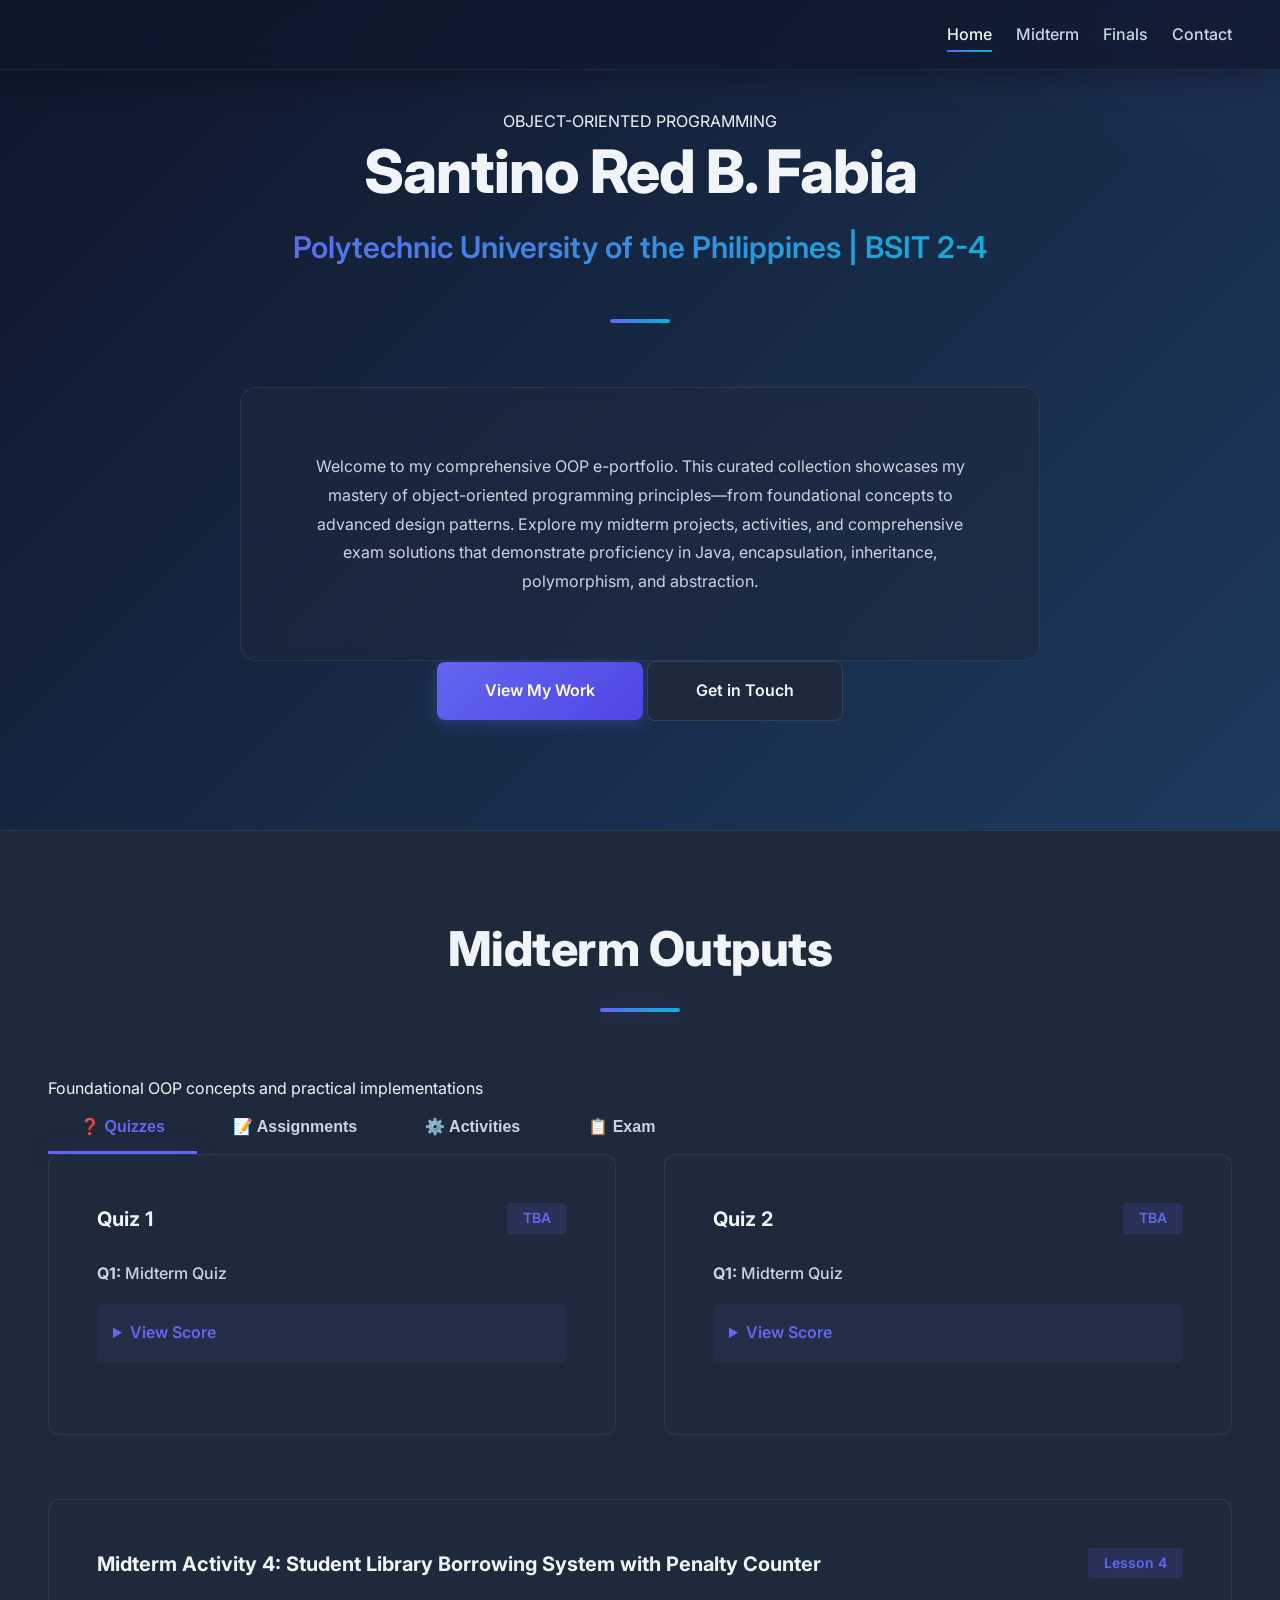
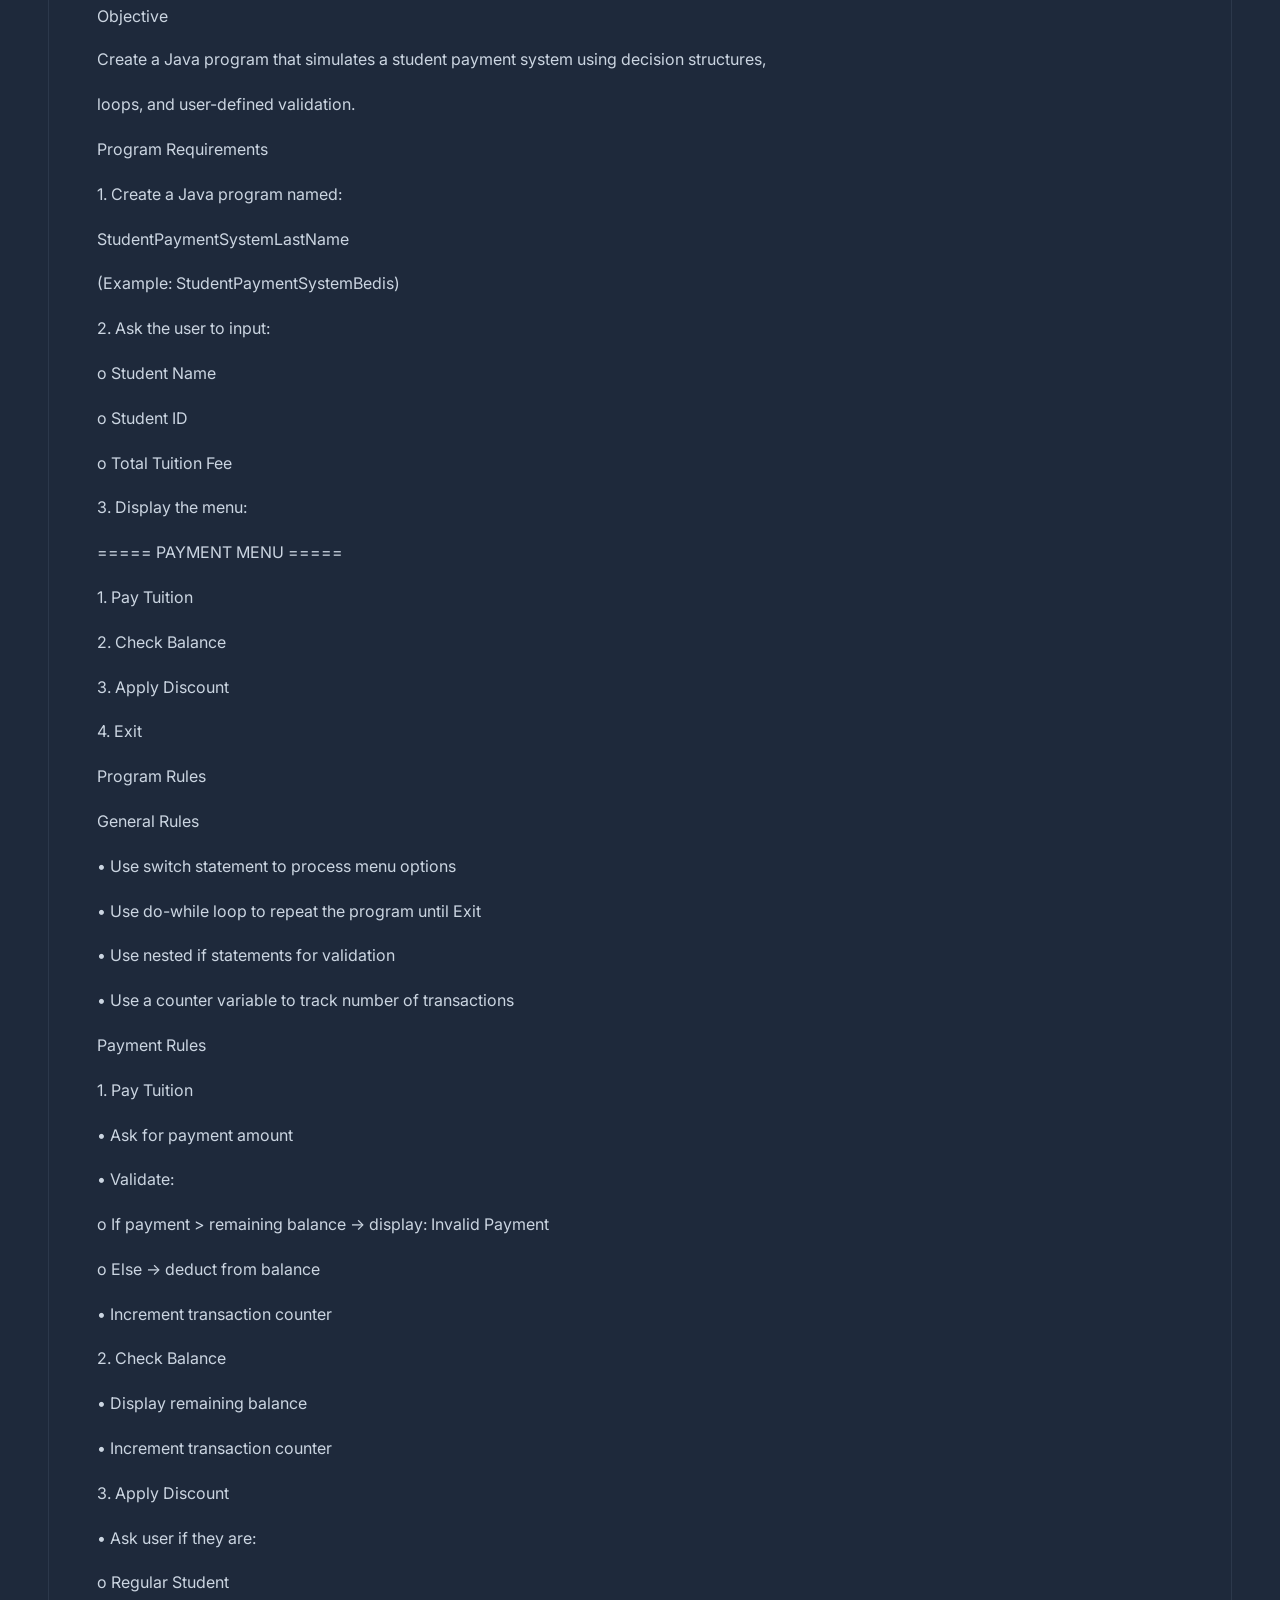
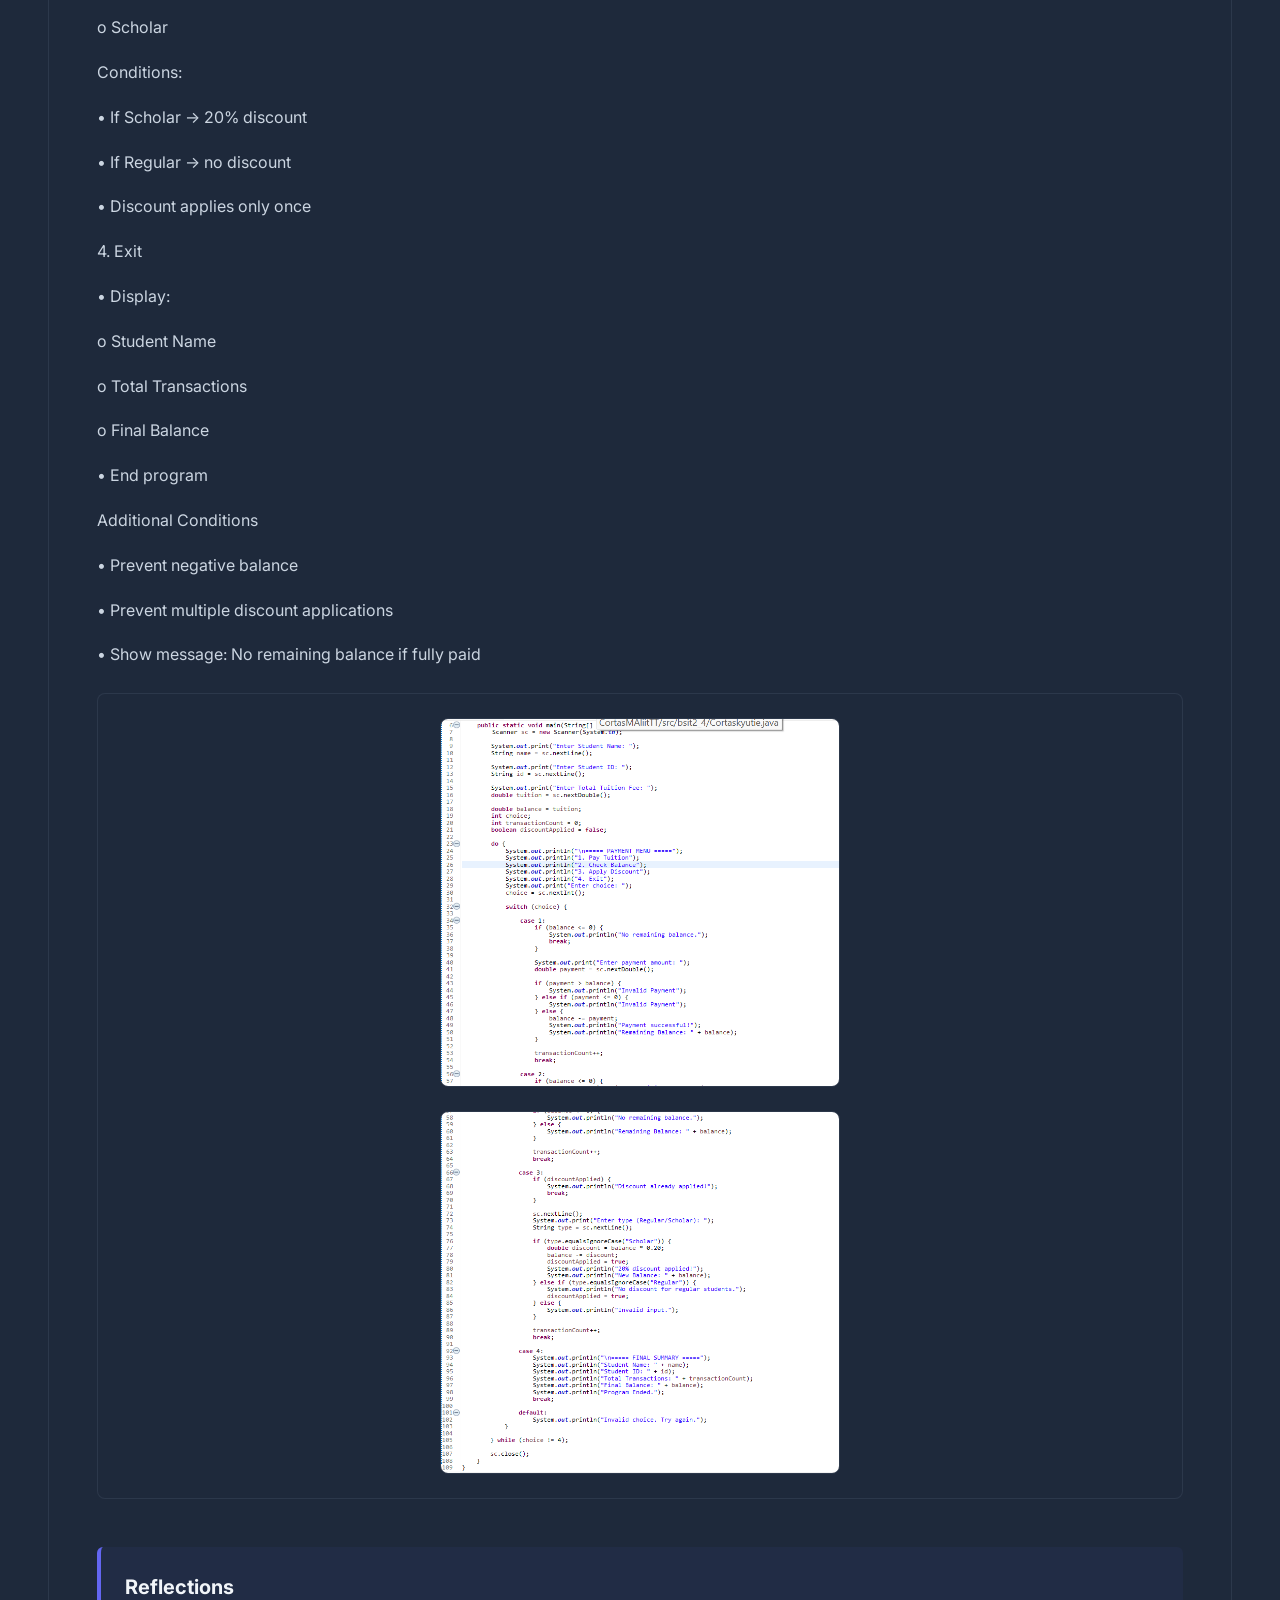
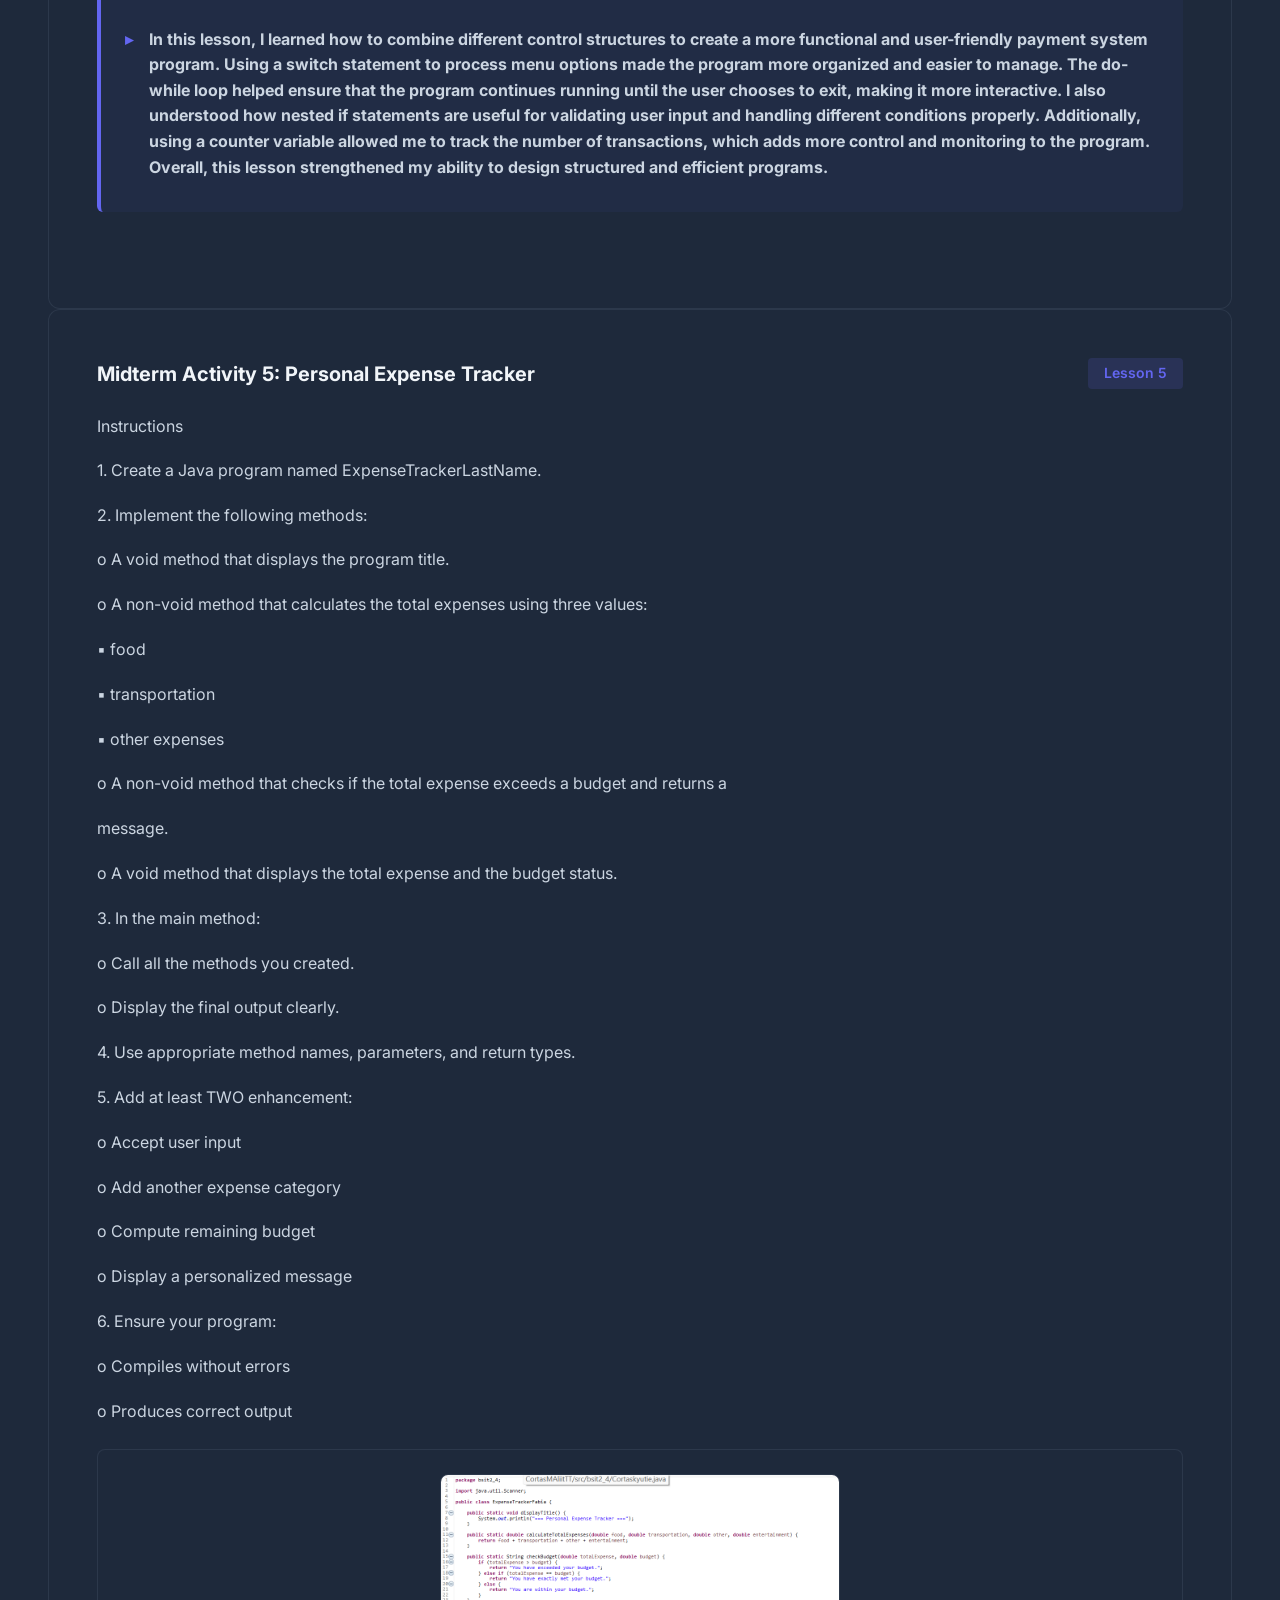
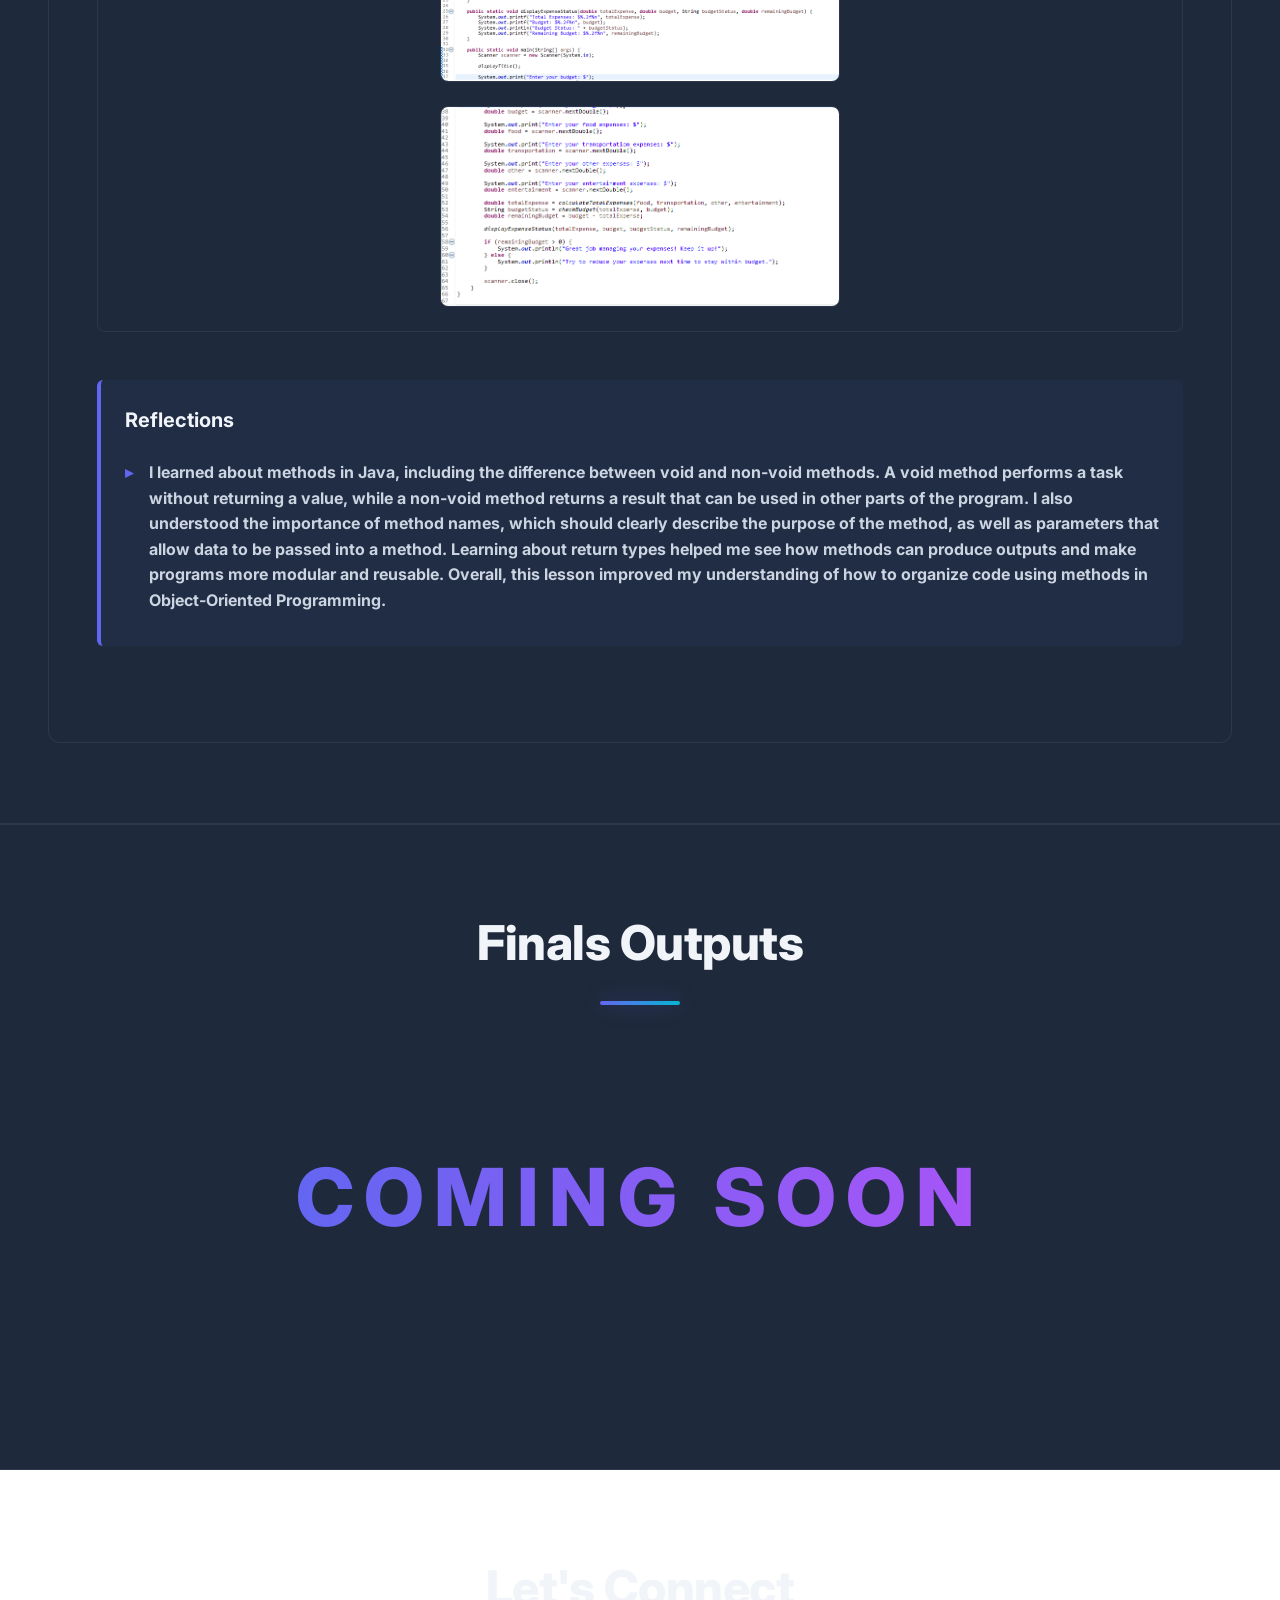
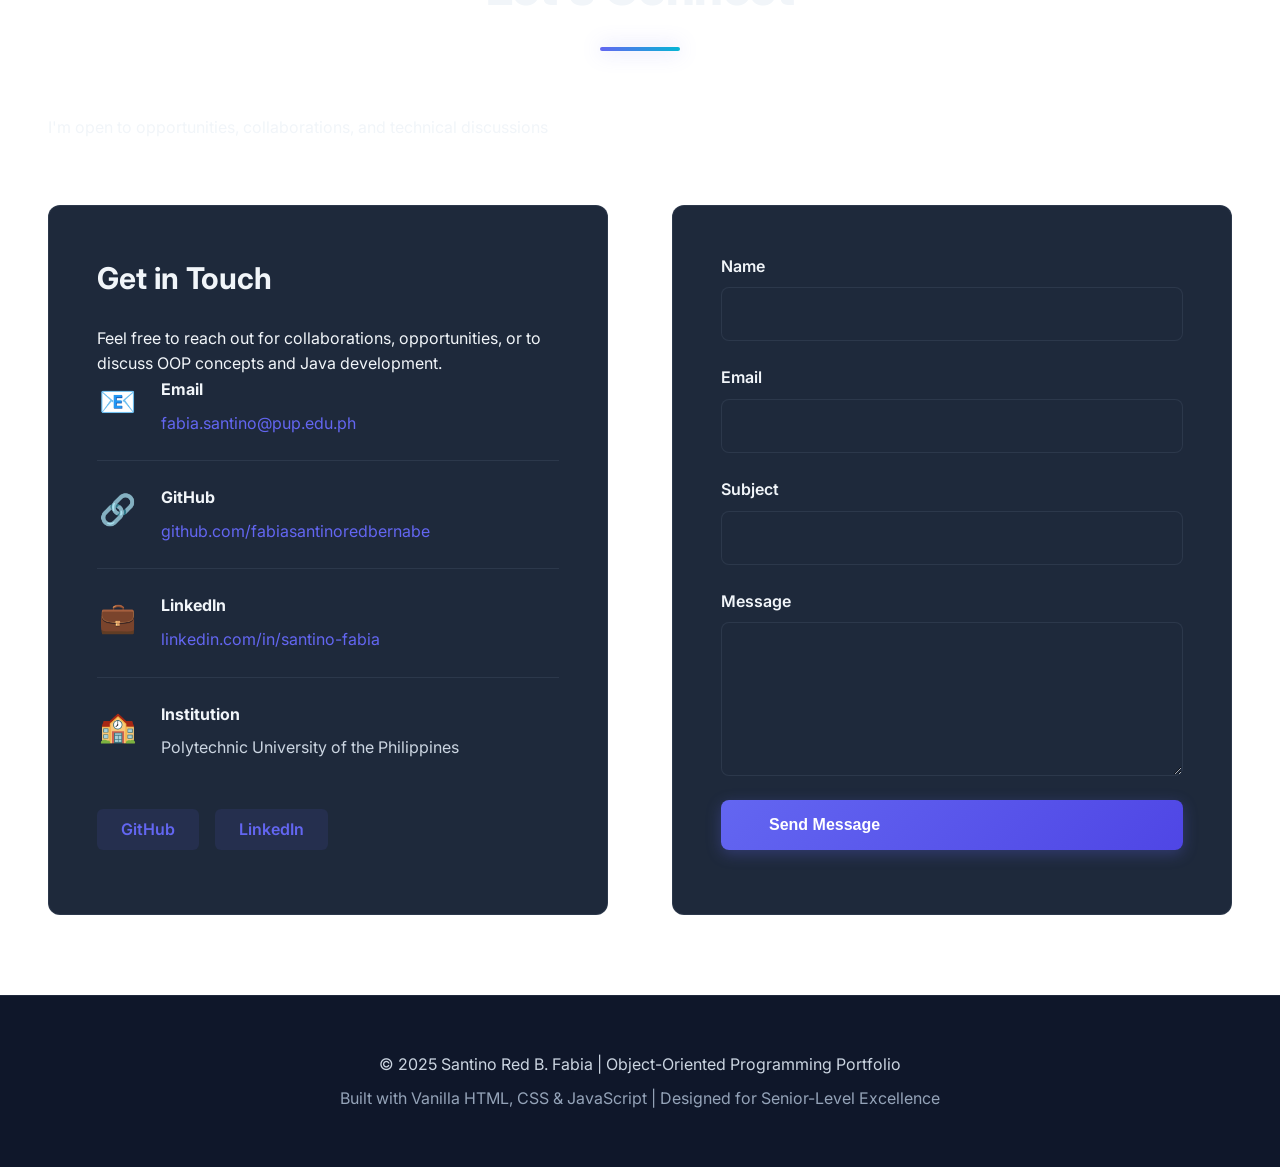
==== commit 2cfffe3d: "vv" ====
--- a/index.html
+++ b/index.html
@@ -334,11 +334,13 @@
                         <!-- Activity 4 -->
                         <article class="card card-activity">
                             <div
+								<div
                             <div class="card-header">
                                 <h3 class="card-title">Midterm Activity 4: Student Library Borrowing System with Penalty Counter</h3>
                                 <span class="card-badge">Lesson 4</span>
                             </div>
-                            
+                            </div>
+							<div
                             <p class="card-description">Objective</p>
 <p class="card-description">Create a Java program that simulates a student payment system using decision structures,</p>
 <p class="card-description">loops, and user-defined validation.</p>
@@ -391,8 +393,9 @@
 <p class="card-description">• Prevent multiple discount applications</p>
 <p class="card-description">• Show message: No remaining balance if fully paid</p>
                         </div>
-
+</div>
 							<!--pic--->
+							<div
 					<div class="image-preview-container">
                                 <div class="image-preview-wrapper">
                                     <img src="MAC4p1.png" class="image-preview" alt="Assignment preview">
@@ -401,7 +404,8 @@
                                     <img src="MAC4p2.png" class="image-preview" alt="Assignment preview">
                                 </div>
                             </div>
-                            
+                            </div>
+							<div
                             <div
                             <div class="explanation-box">
                                 <h4>Reflections</h4>
@@ -411,16 +415,19 @@
                                 </ul>
                             </div>
                         </div>
+								</div>
                         </article>
 
                         <!-- Activity 5 -->
                         <article class="card card-activity">
                             <div
+								<div
                             <div class="card-header">
                                 <h3 class="card-title">Midterm Activity 5: Personal Expense Tracker</h3>
                                 <span class="card-badge">Lesson 5</span>
                             </div>
-                            
+                            </div>
+							<div
                             <p class="card-description">Instructions</p>
 <p class="card-description">1. Create a Java program named ExpenseTrackerLastName.</p>
 <p class="card-description">2. Implement the following methods:</p>
@@ -446,8 +453,9 @@
 <p class="card-description">o Produces correct output
 </p>
                         </div>
-
+</div>
 							<!--pic--->
+							<div
 					<div class="image-preview-container">
                                 <div class="image-preview-wrapper">
                                     <img src="MAC5p1.png" class="image-preview" alt="Assignment preview">
@@ -456,17 +464,17 @@
                                     <img src="MAC5p2.png" class="image-preview" alt="Assignment preview">
                                 </div>
                             </div>
-                            
+                            </div>
+							<div
                             <div
                             <div class="explanation-box">
-                                <h4>Learning Outcomes</h4>
+                                <h4>Reflections</h4>
                                 <ul class="concept-list">
-                                    <li><strong>Exception hierarchy:</strong> Checked vs unchecked exceptions</li>
-                                    <li><strong>Try-catch blocks:</strong> Error handling strategies</li>
-                                    <li><strong>Finally block:</strong> Resource cleanup and guaranteed execution</li>
+                                    <li><strong>I learned about methods in Java, including the difference between void and non-void methods. A void method performs a task without returning a value, while a non-void method returns a result that can be used in other parts of the program. I also understood the importance of method names, which should clearly describe the purpose of the method, as well as parameters that allow data to be passed into a method. Learning about return types helped me see how methods can produce outputs and make programs more modular and reusable. Overall, this lesson improved my understanding of how to organize code using methods in Object-Oriented Programming.</strong></li>
                                 </ul>
                             </div>
                             </div
+							  </div>
                         </article>
 
     </section>
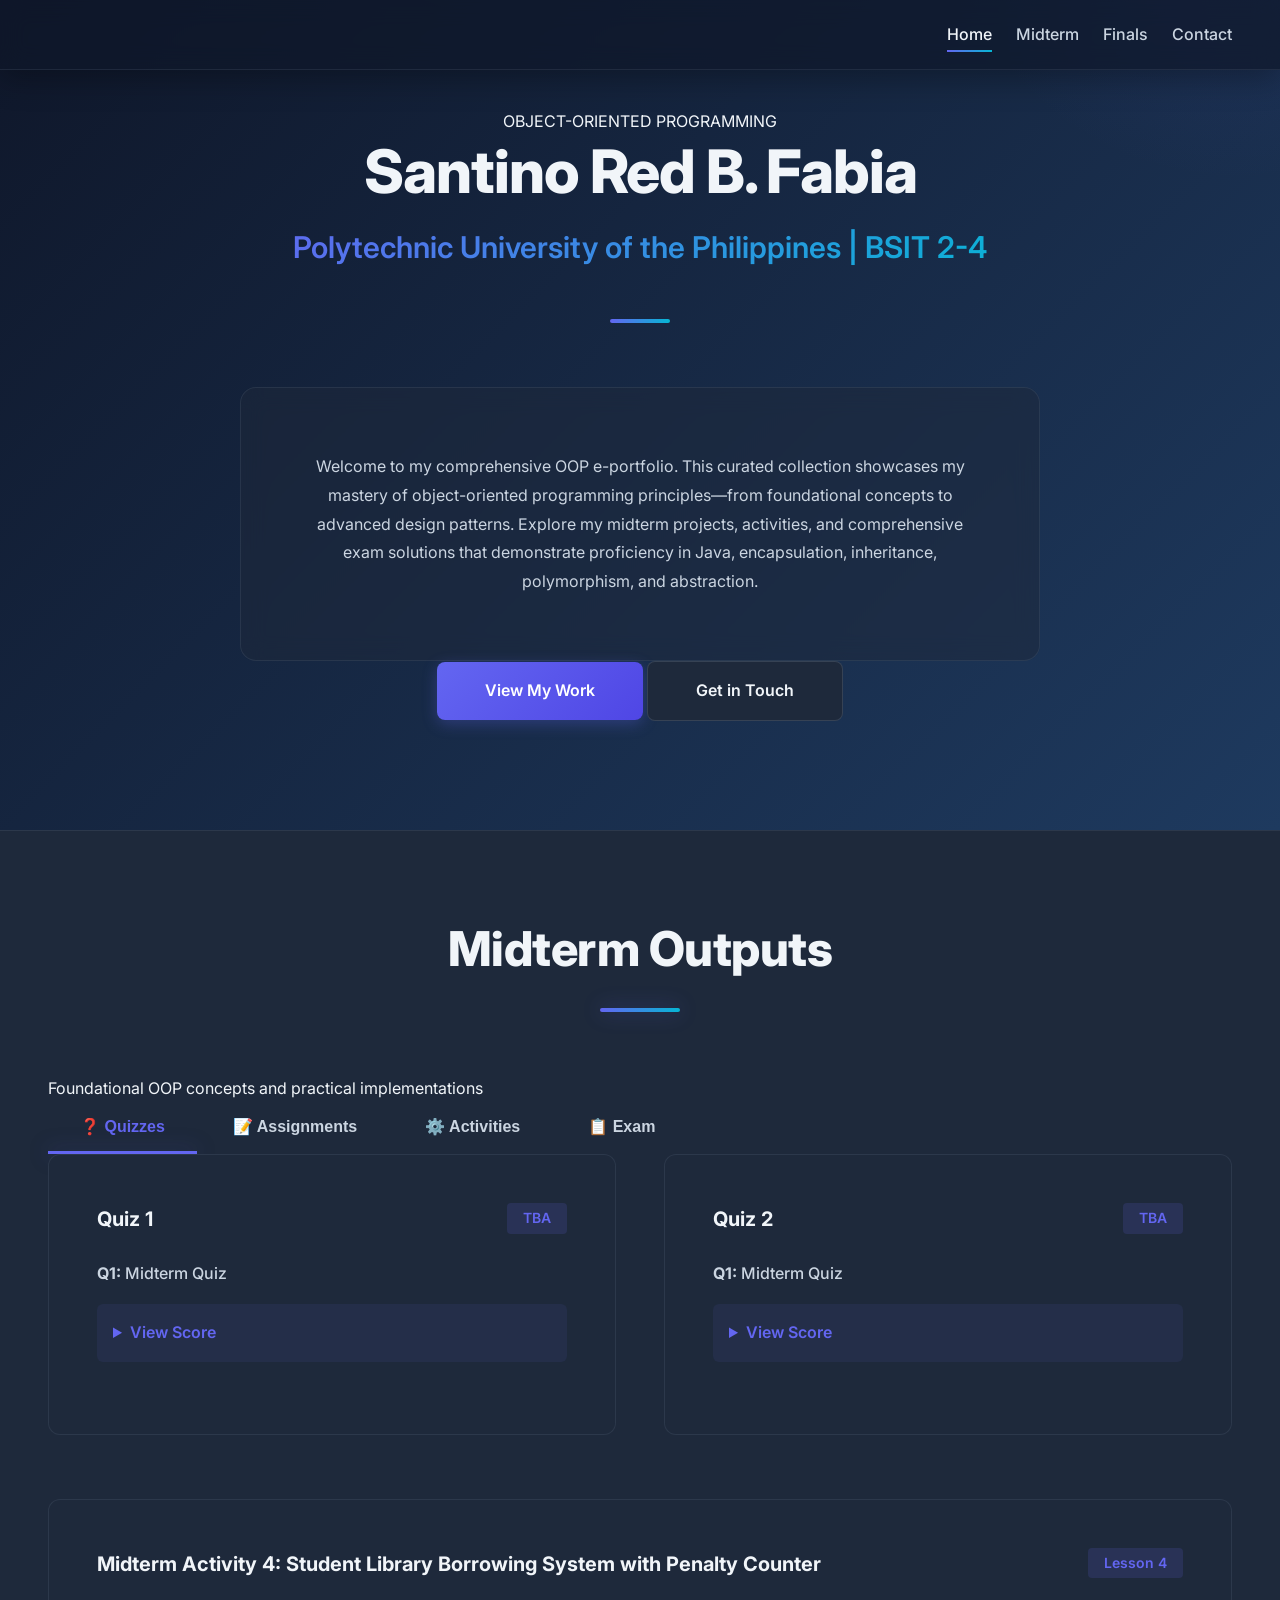
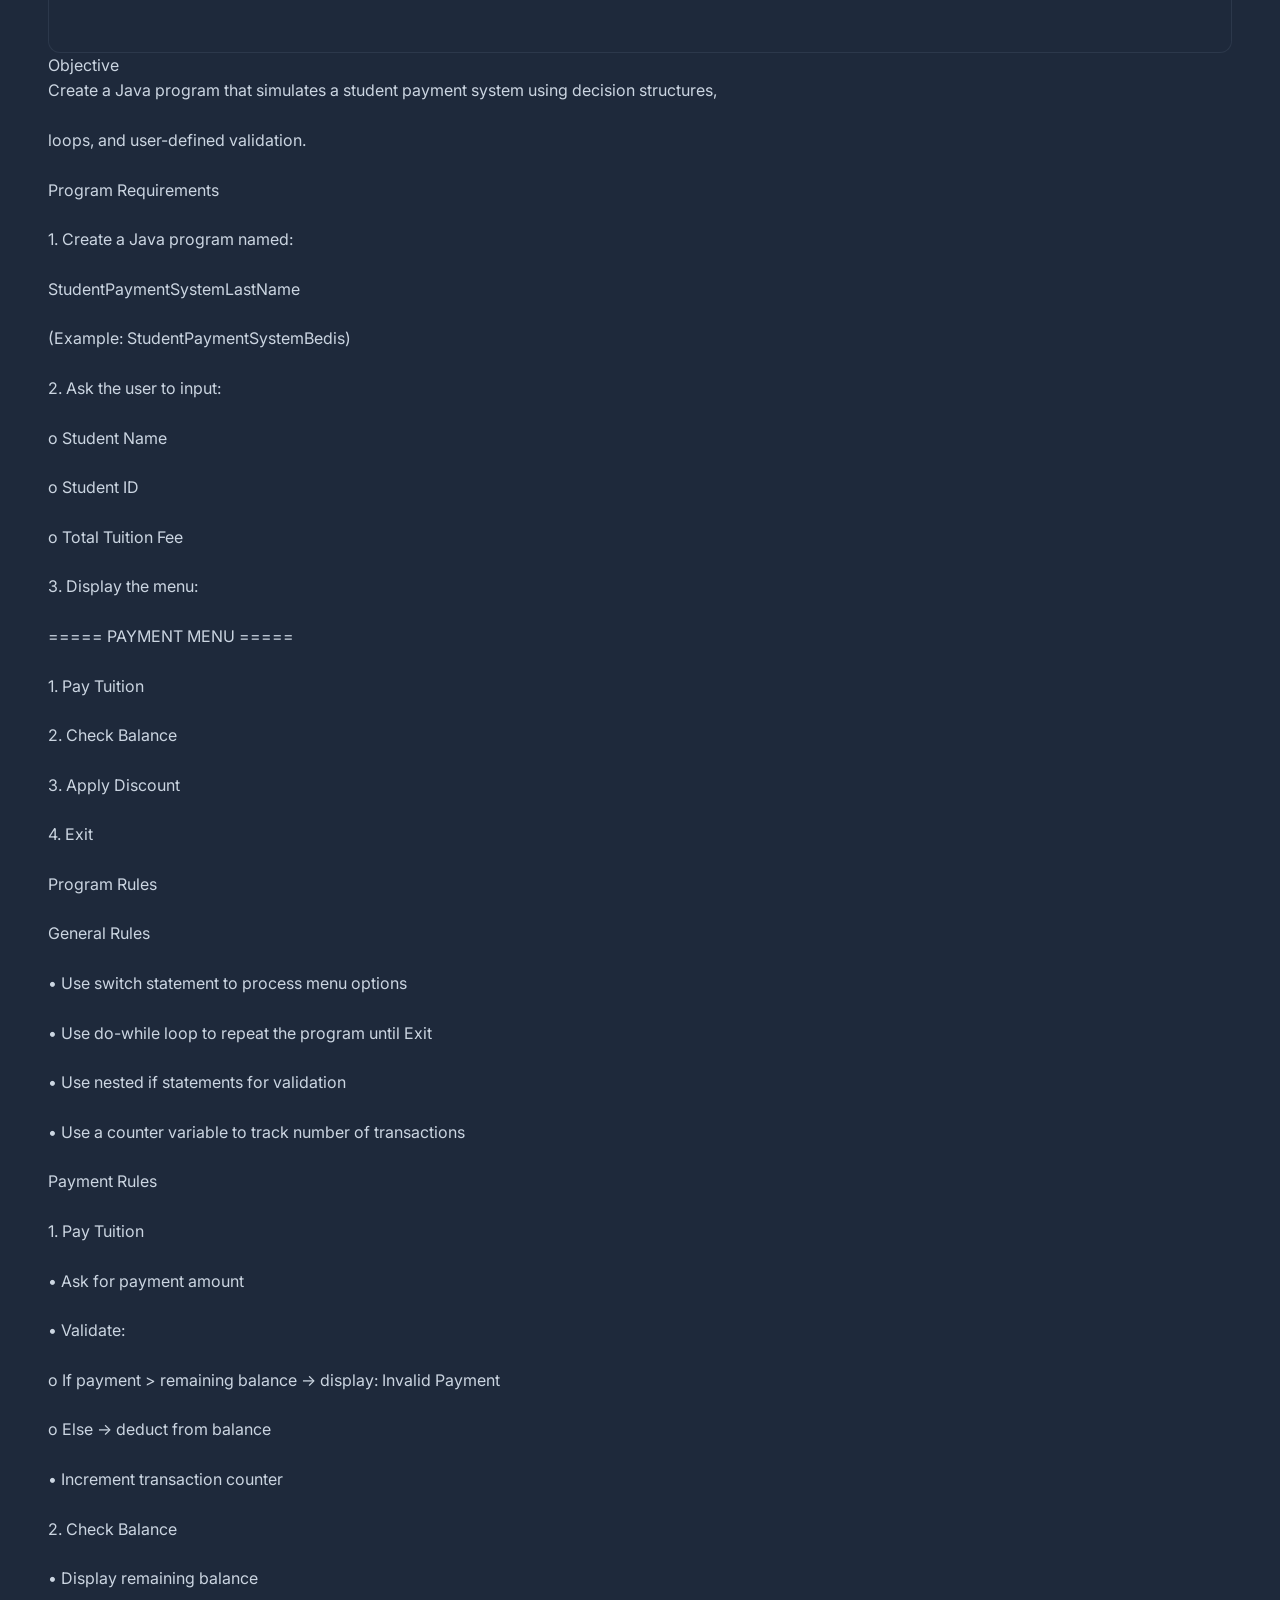
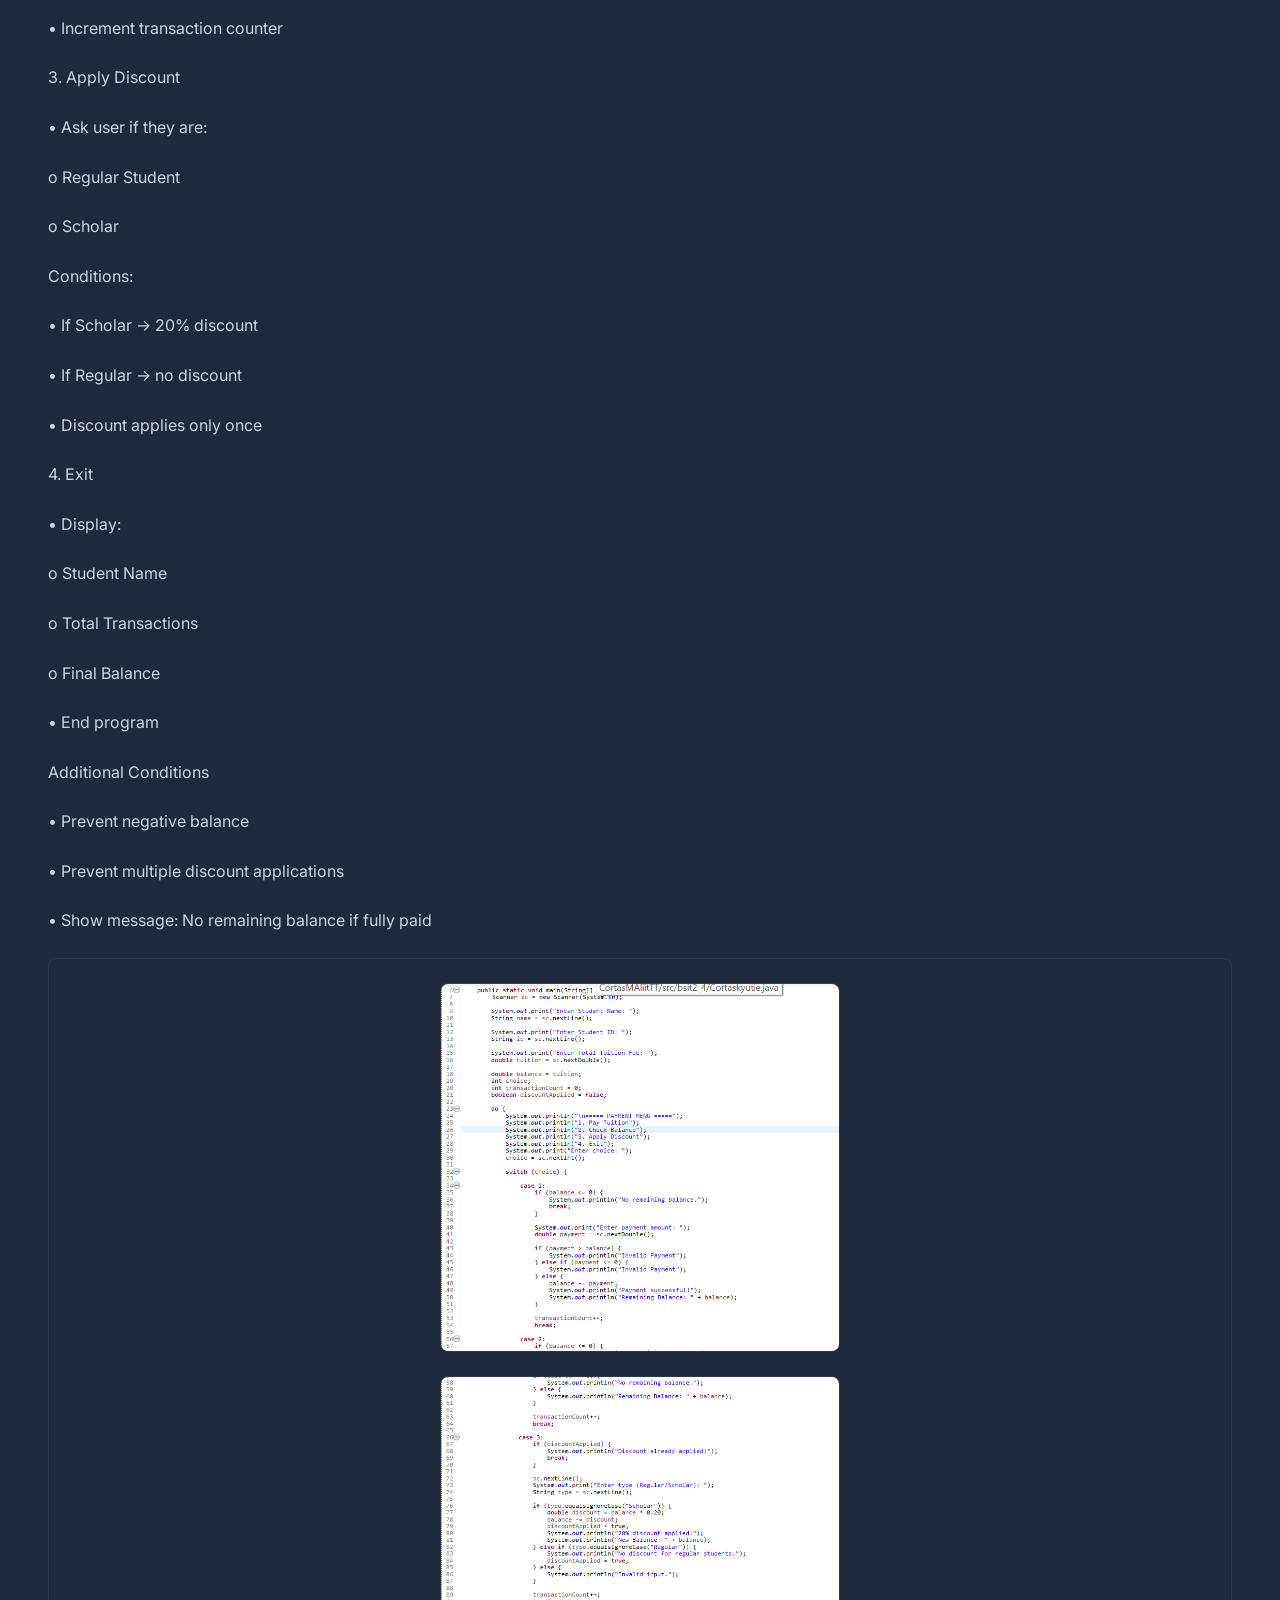
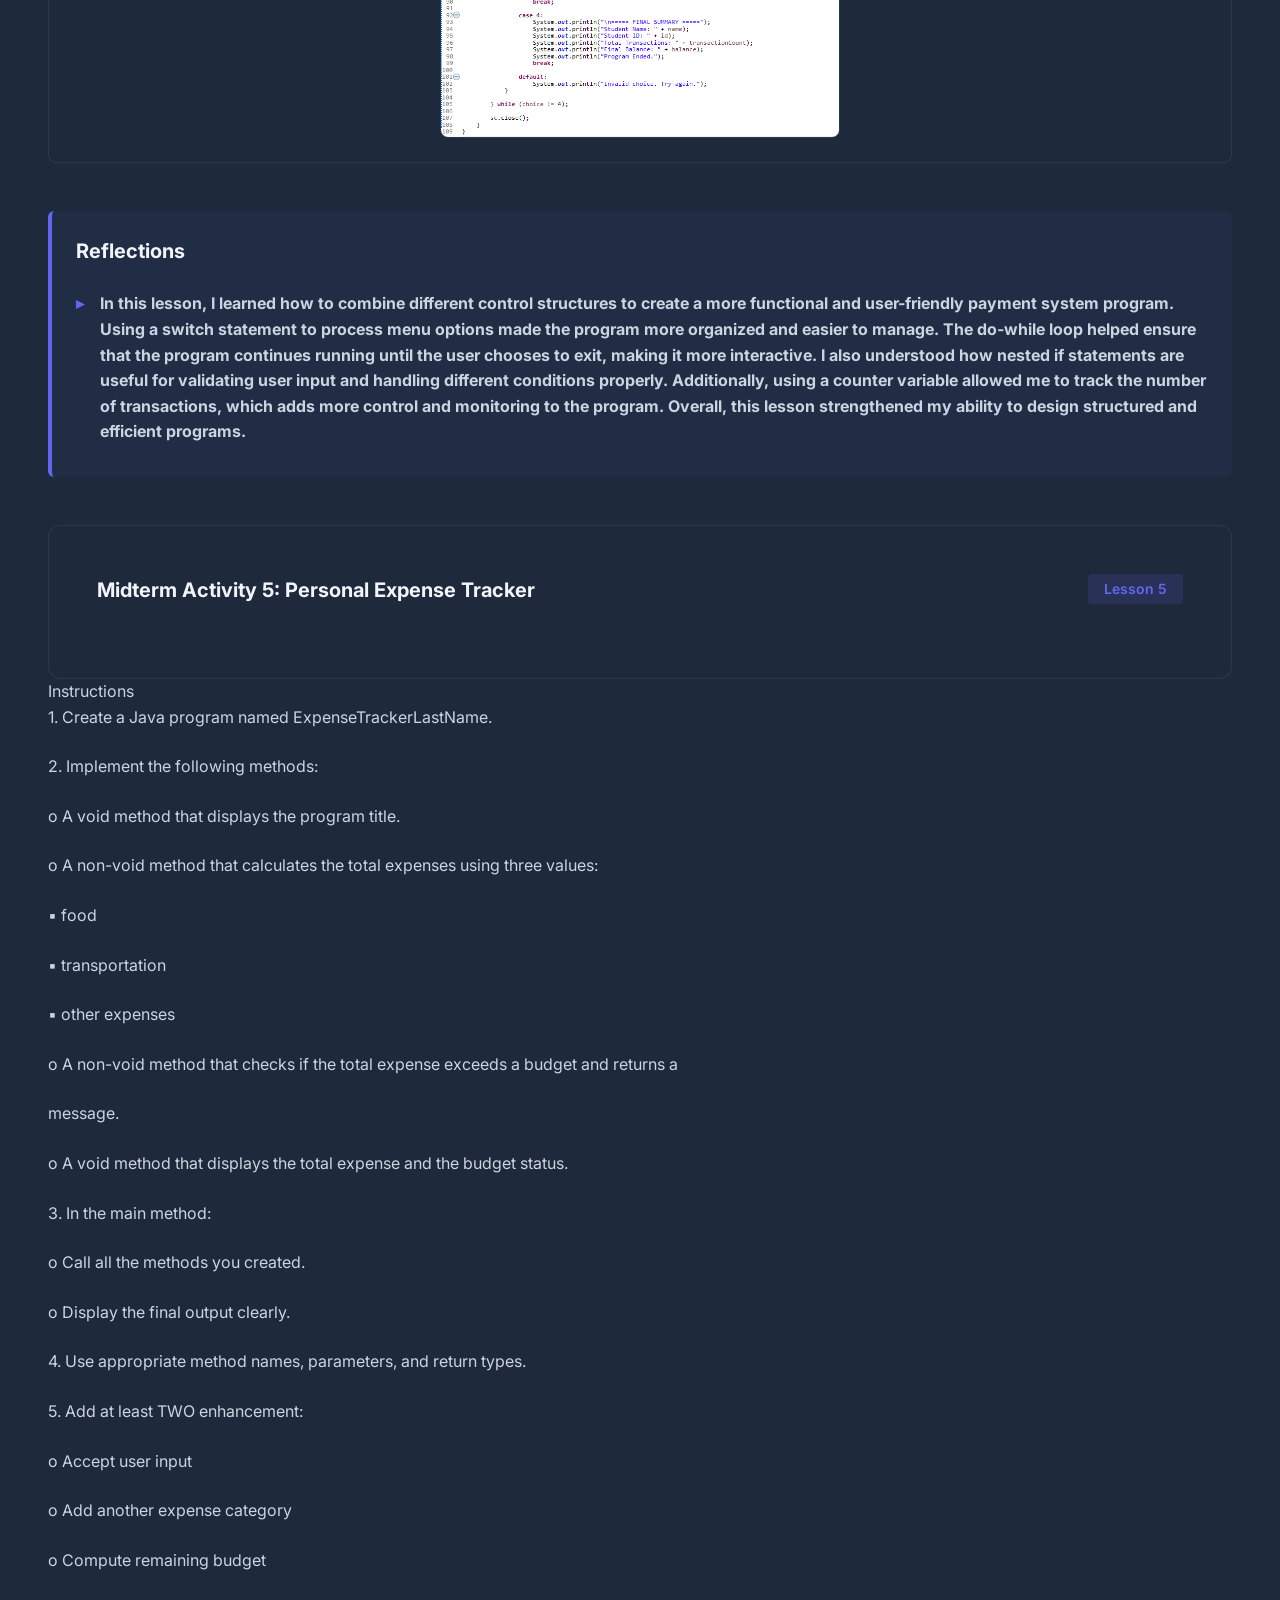
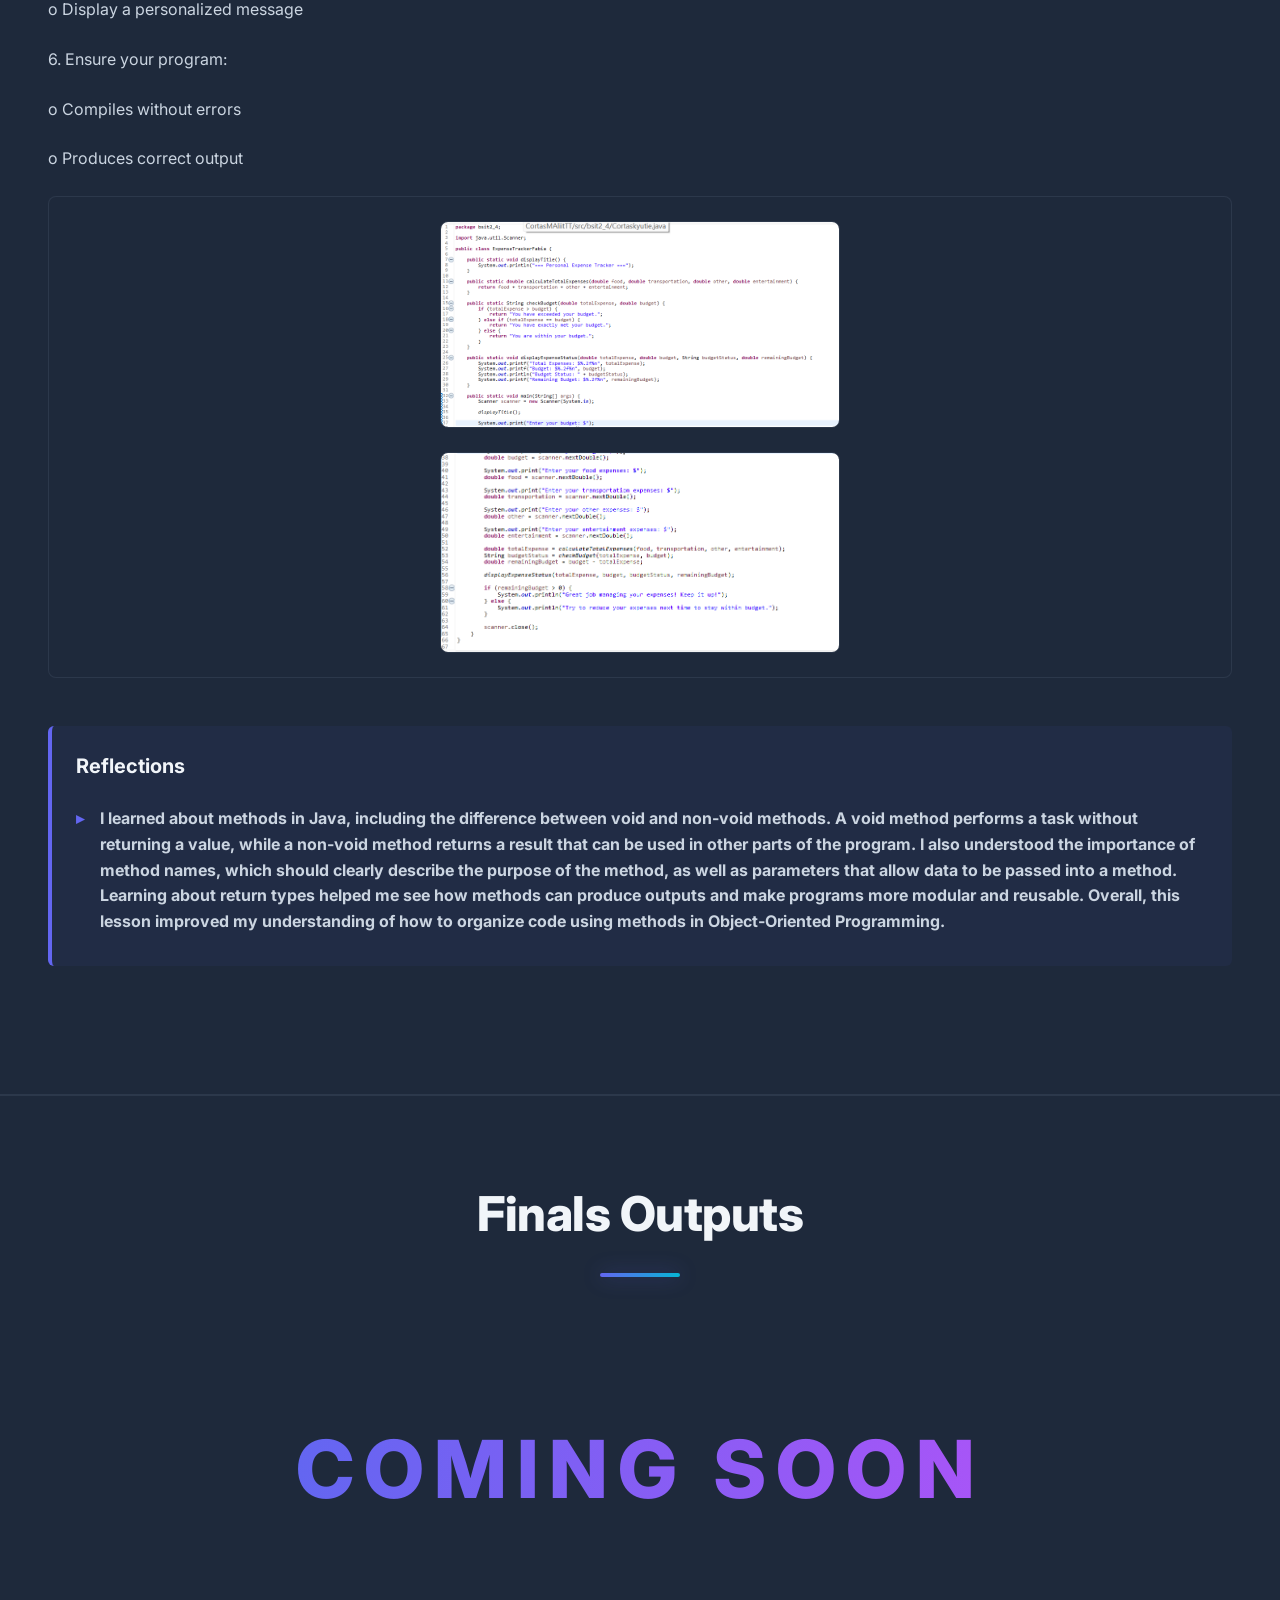
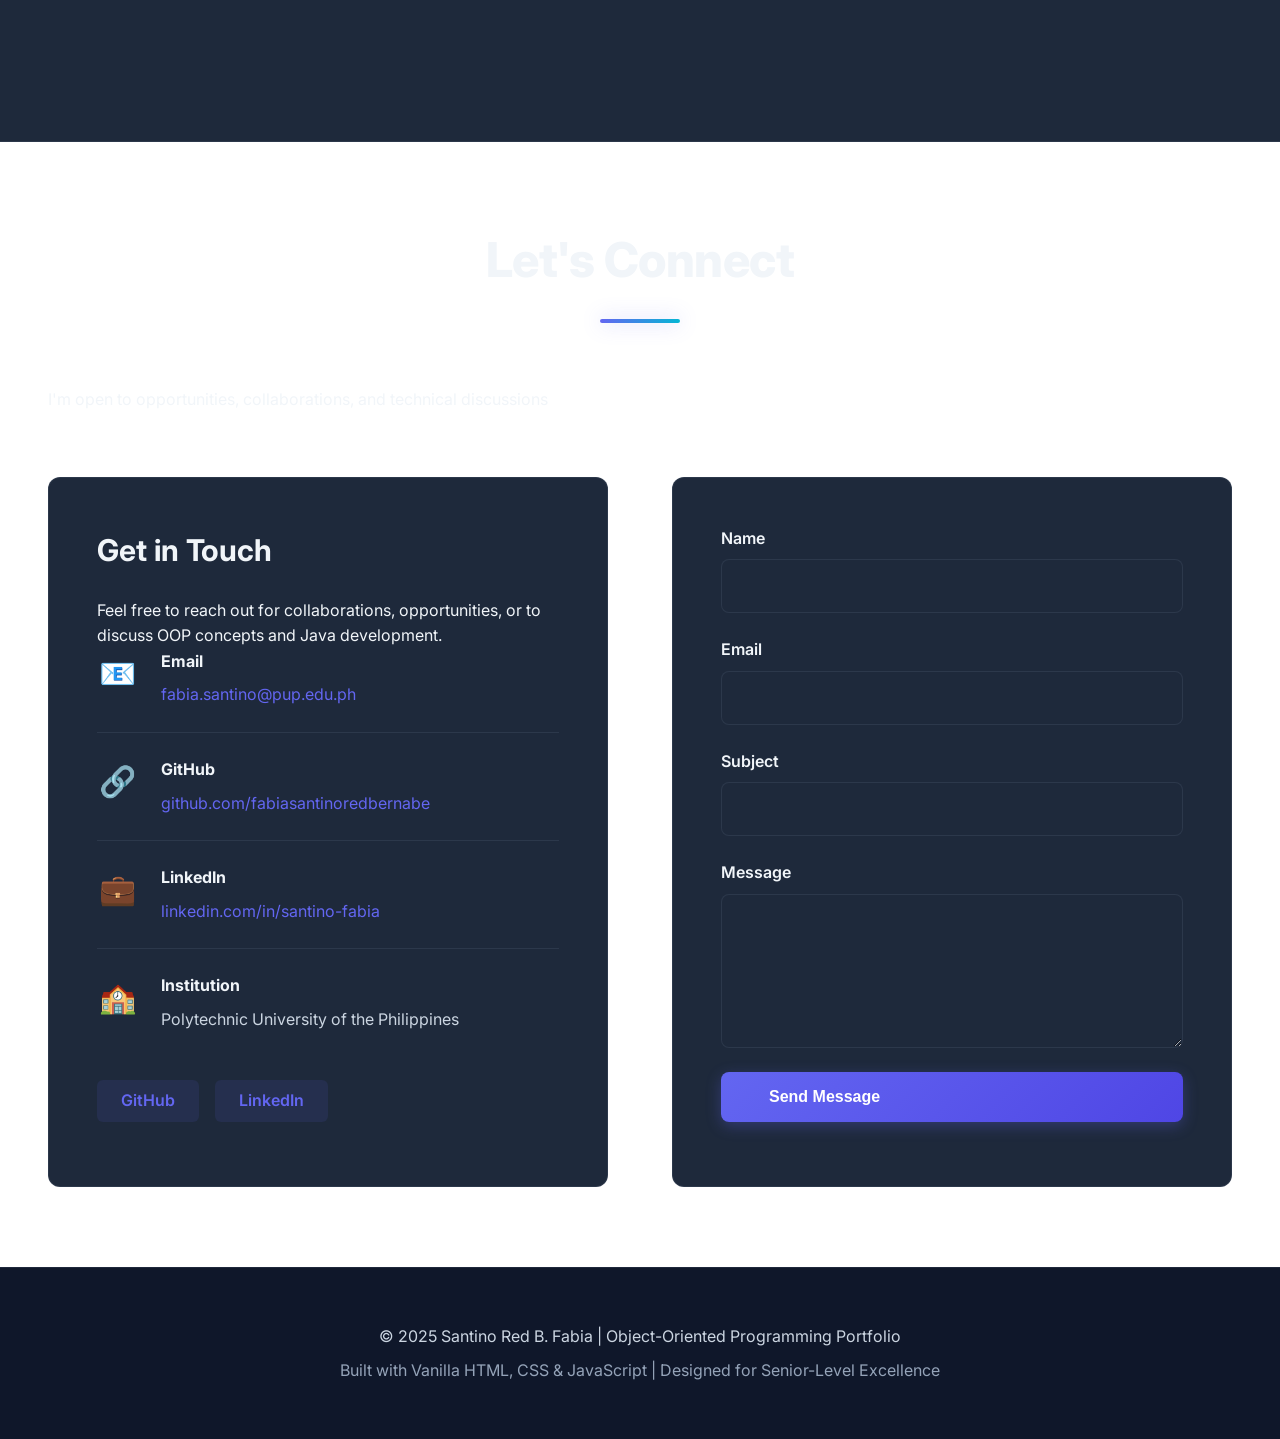
==== commit 0703224d: "cc" ====
--- a/index.html
+++ b/index.html
@@ -332,7 +332,8 @@
                         </article>
 
                         <!-- Activity 4 -->
-                        <article class="card card-activity">
+       <div                
+		<article class="card card-activity">
                             <div
 								<div
                             <div class="card-header">
@@ -417,9 +418,10 @@
                         </div>
 								</div>
                         </article>
-
+  </div>
                         <!-- Activity 5 -->
-                        <article class="card card-activity">
+                   <div   
+		<article class="card card-activity">
                             <div
 								<div
                             <div class="card-header">
@@ -476,7 +478,7 @@
                             </div
 							  </div>
                         </article>
-
+  </div>
     </section>
                 <!-- Exam Tab -->
                 <div id="exam" class="tab-content" role="tabpanel" aria-labelledby="exam">
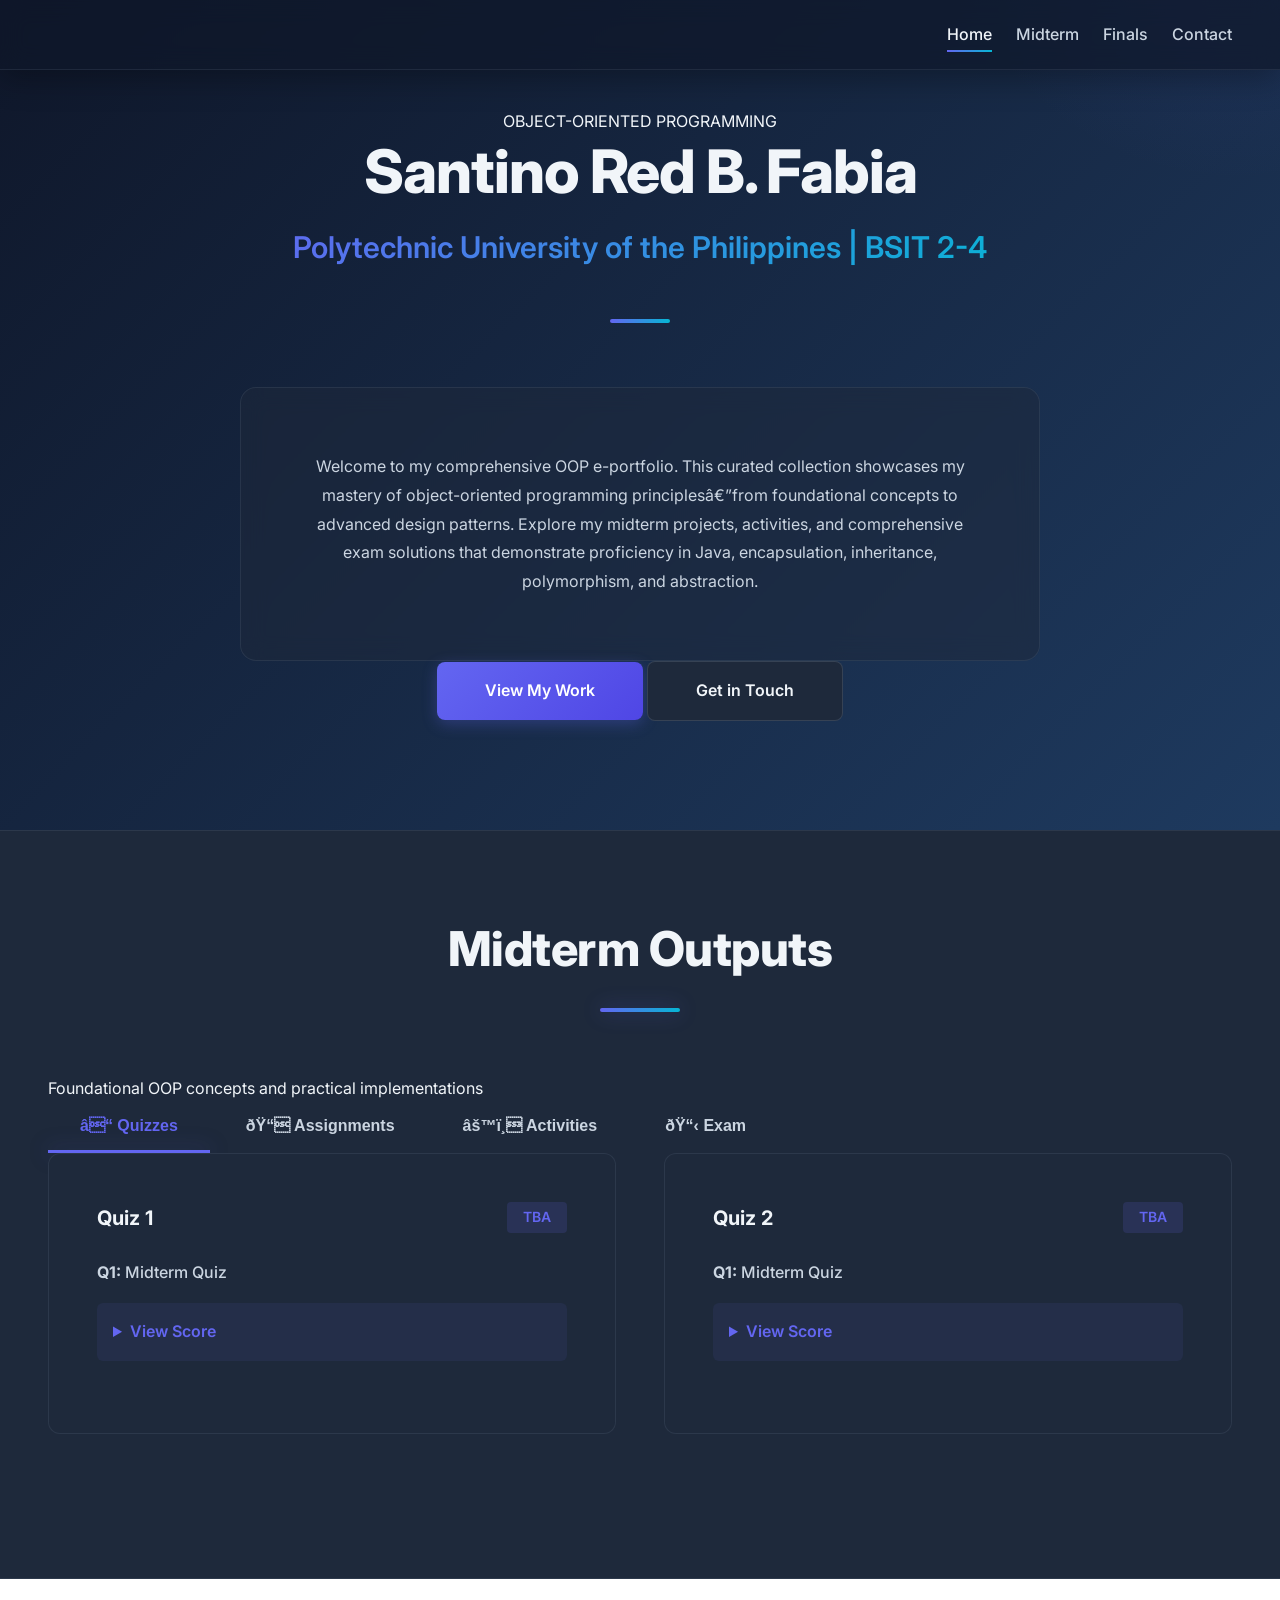
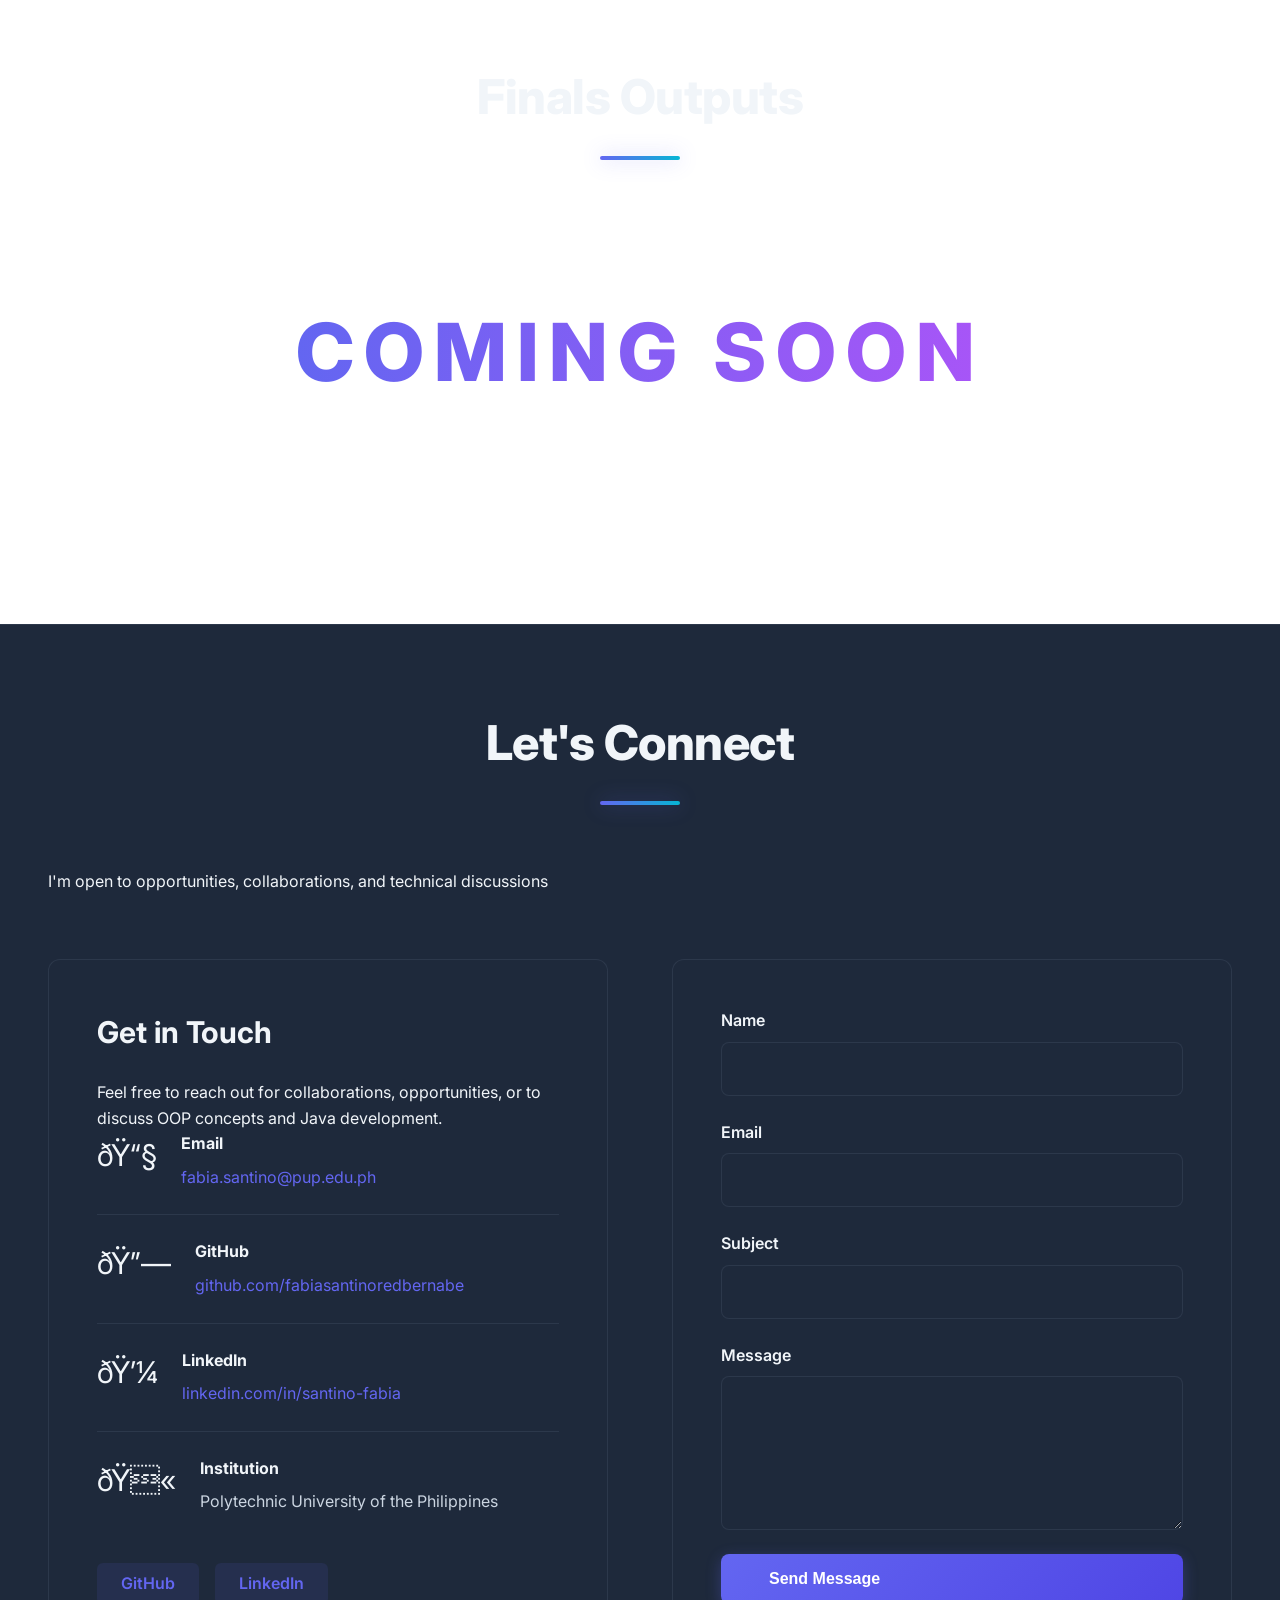
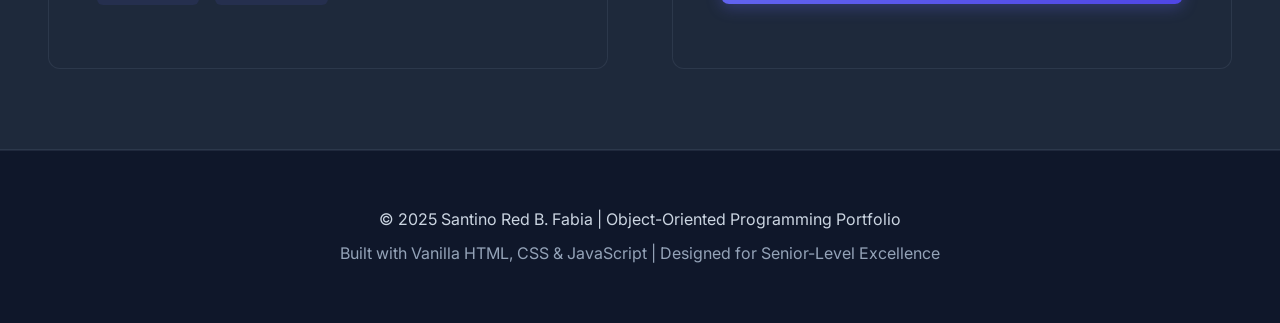
==== commit 444dc0bd: "cc" ====
--- a/index.html
+++ b/index.html
@@ -45,7 +45,7 @@
                 
                 <div class="intro-card">
                     <p class="intro-text">
-                        Welcome to my comprehensive OOP e-portfolio. This curated collection showcases my mastery of object-oriented programming principles—from foundational concepts to advanced design patterns. Explore my midterm projects, activities, and comprehensive exam solutions that demonstrate proficiency in Java, encapsulation, inheritance, polymorphism, and abstraction.
+                        Welcome to my comprehensive OOP e-portfolio. This curated collection showcases my mastery of object-oriented programming principlesâ€”from foundational concepts to advanced design patterns. Explore my midterm projects, activities, and comprehensive exam solutions that demonstrate proficiency in Java, encapsulation, inheritance, polymorphism, and abstraction.
                     </p>
                 </div>
 
@@ -70,19 +70,19 @@
             <div class="tabs-container">
                 <div class="tabs-nav" role="tablist">
                     <button class="tab-btn active" data-tab="quizzes" role="tab" aria-selected="true" aria-controls="quizzes">
-                        <span class="tab-icon">❓</span>
+                        <span class="tab-icon">â“</span>
                         Quizzes
                     </button>
                     <button class="tab-btn" data-tab="assignments" role="tab" aria-selected="false" aria-controls="assignments">
-                        <span class="tab-icon">📝</span>
+                        <span class="tab-icon">ðŸ“</span>
                         Assignments
                     </button>
                     <button class="tab-btn" data-tab="activities" role="tab" aria-selected="false" aria-controls="activities">
-                        <span class="tab-icon">⚙️</span>
+                        <span class="tab-icon">âš™ï¸</span>
                         Activities
                     </button>
                     <button class="tab-btn" data-tab="exam" role="tab" aria-selected="false" aria-controls="exam">
-                        <span class="tab-icon">📋</span>
+                        <span class="tab-icon">ðŸ“‹</span>
                         Exam
                     </button>
                 </div>
@@ -155,14 +155,14 @@
 
                             <div class="file-status-container" id="fileStatusContainer" style="display: none;">
                                 <div class="file-info">
-                                    <span class="file-icon">📎</span>
+                                    <span class="file-icon">ðŸ“Ž</span>
                                     <div class="file-details">
                                         <p class="file-name" id="fileName"></p>
                                         <p class="file-size" id="fileSize"></p>
                                     </div>
                                 </div>
                                 <button type="button" class="btn-icon btn-remove-file" id="removeFileBtn" aria-label="Remove file">
-                                    <span>✕</span>
+                                    <span>âœ•</span>
                                 </button>
                             </div>
                             
@@ -190,14 +190,14 @@
 </div>
                             <div class="file-status-container" id="fileStatusContainer2" style="display: none;">
                                 <div class="file-info">
-                                    <span class="file-icon">📎</span>
+                                    <span class="file-icon">ðŸ“Ž</span>
                                     <div class="file-details">
                                         <p class="file-name" id="fileName2"></p>
                                         <p class="file-size" id="fileSize2"></p>
                                     </div>
                                 </div>
                                 <button type="button" class="btn-icon btn-remove-file" aria-label="Remove file">
-                                    <span>✕</span>
+                                    <span>âœ•</span>
                                 </button>
                             </div>
                             
@@ -223,14 +223,14 @@
                             </div>
                             
                             <p class="card-description">Instruction:</p>
-                            <p class="card-description">• Carefully analyze the given Java program.</p>
-<p class="card-description">• Trace the references and memory changes step-by-step.</p>
-<p class="card-description">• Complete all required tables and questions.</p>
-<p class="card-description">• Show your logical reasoning where necessary.</p>
-<p class="card-description">• Write your answers in a yellow paper (handwritten).</p>
-<p class="card-description">• Take a clear photo or scan of your work.</p>
-<p class="card-description">• Upload your file in Canvas on or before the deadline.</p>
-<p class="card-description">• Submission Format: Section_LastName_FirstName_CodeAnalysisActivity#1.pdf </p>
+                            <p class="card-description">â€¢ Carefully analyze the given Java program.</p>
+<p class="card-description">â€¢ Trace the references and memory changes step-by-step.</p>
+<p class="card-description">â€¢ Complete all required tables and questions.</p>
+<p class="card-description">â€¢ Show your logical reasoning where necessary.</p>
+<p class="card-description">â€¢ Write your answers in a yellow paper (handwritten).</p>
+<p class="card-description">â€¢ Take a clear photo or scan of your work.</p>
+<p class="card-description">â€¢ Upload your file in Canvas on or before the deadline.</p>
+<p class="card-description">â€¢ Submission Format: Section_LastName_FirstName_CodeAnalysisActivity#1.pdf </p>
 
                             <div class="image-preview-container">
                                 <div class="image-preview-wrapper">
@@ -244,7 +244,7 @@
                             <div class="explanation-box">
                                 <h4>Reflection</h4>
                                 <ul class="concept-list">
-                                    <li>Implemented <strong>Learning about variables in OOP made me realize how important they are in organizing data inside a program. I learned that variables inside a class (fields or attributes) represent the state of an object, and they help define what an object “knows” about itself.</strong></li>
+                                    <li>Implemented <strong>Learning about variables in OOP made me realize how important they are in organizing data inside a program. I learned that variables inside a class (fields or attributes) represent the state of an object, and they help define what an object â€œknowsâ€ about itself.</strong></li>
                                 </ul>
                             </div>
                         </article>
@@ -288,30 +288,19 @@
 
                         <!-- Activity 3 -->
                         <article class="card card-activity">
-                            <div
                             <div class="card-header">
                                 <h3 class="card-title">Midterm Activity 3: ATM with Transfer Feature</h3>
                                 <span class="card-badge">Lesson 3</span>
                             </div>
-                
+
                             <p class="card-description">Program Requirements</p>
-<p class="card-description">1. Create a Java program named ATMWithdrawalLimit.</p>
-<p class="card-description">2. Assume the initial balance is 9,000 pesos.</p>
-<p class="card-description">===== ATM MENU =====</p>
-<p class="card-description">1. Check Balance</p>
-<p class="card-description">2. Deposit</p>
-<p class="card-description">3. Withdraw</p>
-<p class="card-description">4. Exit</p>
-<p class="card-description">Withdrawal Rules</p>
-<p class="card-description">Maximum withdrawal per transaction: 3,000 pesos</p>
-<p class="card-description">If exceeded, display: Withdrawal Limit Exceeded</p>
-<p class="card-description">Use:</p>
-<p class="card-description">• if–else statements</p>
-<p class="card-description">• switch statement</p>
-<p class="card-description">• do-while loop</p>
-                    </div>
-<!--pic--->
-					<div class="image-preview-container">
+                            <p class="card-description">1. Create a Java program named ATMWithdrawalLimit.</p>
+                            <p class="card-description">2. Assume the initial balance is 9,000 pesos.</p>
+                            <p class="card-description">===== ATM MENU ===== 1. Check Balance &nbsp; 2. Deposit &nbsp; 3. Withdraw &nbsp; 4. Exit</p>
+                            <p class="card-description">Withdrawal Rules: Maximum withdrawal per transaction: 3,000 pesos. If exceeded, display: Withdrawal Limit Exceeded.</p>
+                            <p class="card-description">Use: if-else statements, switch statement, do-while loop.</p>
+
+                            <div class="image-preview-container">
                                 <div class="image-preview-wrapper">
                                     <img src="MAC3p1.png" class="image-preview" alt="Assignment preview">
                                 </div>
@@ -319,85 +308,30 @@
                                     <img src="MAC3p2.png" class="image-preview" alt="Assignment preview">
                                 </div>
                             </div>
-                    
-                    <div
+
                             <div class="explanation-box">
                                 <h4>Reflections</h4>
                                 <ul class="concept-list">
-                                    <li><strong>In this lesson, I learned how control flow statements like if–else, switch, and do-while loops help manage the behavior of a Java program. The if–else statement allows me to make decisions based on conditions, while the switch statement provides a cleaner way to handle multiple possible values of a variable. I also learned that the do-while loop ensures that a block of code runs at least once before checking the condition, which is useful in certain situations. Overall, these concepts improved my understanding of how to control the flow of execution and make programs more interactive and logical.</strong></li>
-                                
-                                </ul>
-                            </div>
-                </div>
+                                    <li><strong>In this lesson, I learned how control flow statements like if-else, switch, and do-while loops help manage the behavior of a Java program. The if-else statement allows me to make decisions based on conditions, while the switch statement provides a cleaner way to handle multiple possible values of a variable. I also learned that the do-while loop ensures that a block of code runs at least once before checking the condition, which is useful in certain situations. Overall, these concepts improved my understanding of how to control the flow of execution and make programs more interactive and logical.</strong></li>
+                                </ul>
+                            </div>
                         </article>
 
                         <!-- Activity 4 -->
-       <div                
-		<article class="card card-activity">
-                            <div
-								<div
+                        <article class="card card-activity">
                             <div class="card-header">
                                 <h3 class="card-title">Midterm Activity 4: Student Library Borrowing System with Penalty Counter</h3>
                                 <span class="card-badge">Lesson 4</span>
                             </div>
-                            </div>
-							<div
-                            <p class="card-description">Objective</p>
-<p class="card-description">Create a Java program that simulates a student payment system using decision structures,</p>
-<p class="card-description">loops, and user-defined validation.</p>
-<p class="card-description">Program Requirements</p>
-<p class="card-description">1. Create a Java program named:</p>
-<p class="card-description">StudentPaymentSystemLastName</p>
-<p class="card-description">(Example: StudentPaymentSystemBedis)</p>
-<p class="card-description">2. Ask the user to input:</p>
-<p class="card-description">o Student Name</p>
-<p class="card-description">o Student ID</p>
-<p class="card-description">o Total Tuition Fee</p>
-<p class="card-description">3. Display the menu:</p>
-<p class="card-description">===== PAYMENT MENU =====</p>
-<p class="card-description">1. Pay Tuition</p>
-<p class="card-description">2. Check Balance</p>
-<p class="card-description">3. Apply Discount</p>
-<p class="card-description">4. Exit</p>
-<p class="card-description">Program Rules</p>
-<p class="card-description">General Rules</p>
-<p class="card-description">• Use switch statement to process menu options</p>
-<p class="card-description">• Use do-while loop to repeat the program until Exit</p>
-<p class="card-description">• Use nested if statements for validation</p>
-<p class="card-description">• Use a counter variable to track number of transactions</p>
-<p class="card-description">Payment Rules</p>
-<p class="card-description">1. Pay Tuition</p>
-<p class="card-description">• Ask for payment amount</p>
-<p class="card-description">• Validate:</p>
-<p class="card-description">o If payment > remaining balance → display: Invalid Payment</p>
-<p class="card-description">o Else → deduct from balance</p>
-<p class="card-description">• Increment transaction counter</p>
-<p class="card-description">2. Check Balance</p>
-<p class="card-description">• Display remaining balance</p>
-<p class="card-description">• Increment transaction counter</p>
-<p class="card-description">3. Apply Discount</p>
-<p class="card-description">• Ask user if they are:</p>
-<p class="card-description">o Regular Student</p>
-<p class="card-description">o Scholar</p>
-<p class="card-description">Conditions:</p>
-<p class="card-description">• If Scholar → 20% discount</p>
-<p class="card-description">• If Regular → no discount</p>
-<p class="card-description">• Discount applies only once</p>
-<p class="card-description">4. Exit</p>
-<p class="card-description">• Display:</p>
-<p class="card-description">o Student Name</p>
-<p class="card-description">o Total Transactions</p>
-<p class="card-description">o Final Balance</p>
-<p class="card-description">• End program</p>
-<p class="card-description">Additional Conditions</p>
-<p class="card-description">• Prevent negative balance</p>
-<p class="card-description">• Prevent multiple discount applications</p>
-<p class="card-description">• Show message: No remaining balance if fully paid</p>
-                        </div>
-</div>
-							<!--pic--->
-							<div
-					<div class="image-preview-container">
+
+                            <p class="card-description">Objective: Create a Java program that simulates a student payment system using decision structures, loops, and user-defined validation.</p>
+                            <p class="card-description">1. Create a Java program named StudentPaymentSystemLastName.</p>
+                            <p class="card-description">2. Ask the user to input: Student Name, Student ID, Total Tuition Fee.</p>
+                            <p class="card-description">3. Display the ===== PAYMENT MENU ===== with options: 1. Pay Tuition &nbsp; 2. Check Balance &nbsp; 3. Apply Discount &nbsp; 4. Exit</p>
+                            <p class="card-description">General Rules: Use switch statement for menu options, do-while loop until Exit, nested if statements for validation, and a counter variable to track transactions.</p>
+                            <p class="card-description">Additional Conditions: Prevent negative balance, prevent multiple discount applications, show "No remaining balance" if fully paid.</p>
+
+                            <div class="image-preview-container">
                                 <div class="image-preview-wrapper">
                                     <img src="MAC4p1.png" class="image-preview" alt="Assignment preview">
                                 </div>
@@ -405,60 +339,31 @@
                                     <img src="MAC4p2.png" class="image-preview" alt="Assignment preview">
                                 </div>
                             </div>
-                            </div>
-							<div
-                            <div
+
                             <div class="explanation-box">
                                 <h4>Reflections</h4>
                                 <ul class="concept-list">
                                     <li><strong>In this lesson, I learned how to combine different control structures to create a more functional and user-friendly payment system program. Using a switch statement to process menu options made the program more organized and easier to manage. The do-while loop helped ensure that the program continues running until the user chooses to exit, making it more interactive. I also understood how nested if statements are useful for validating user input and handling different conditions properly. Additionally, using a counter variable allowed me to track the number of transactions, which adds more control and monitoring to the program. Overall, this lesson strengthened my ability to design structured and efficient programs.</strong></li>
-                                    
-                                </ul>
-                            </div>
-                        </div>
-								</div>
-                        </article>
-  </div>
+                                </ul>
+                            </div>
+                        </article>
+
                         <!-- Activity 5 -->
-                   <div   
-		<article class="card card-activity">
-                            <div
-								<div
+                        <article class="card card-activity">
                             <div class="card-header">
                                 <h3 class="card-title">Midterm Activity 5: Personal Expense Tracker</h3>
                                 <span class="card-badge">Lesson 5</span>
                             </div>
-                            </div>
-							<div
-                            <p class="card-description">Instructions</p>
-<p class="card-description">1. Create a Java program named ExpenseTrackerLastName.</p>
-<p class="card-description">2. Implement the following methods:</p>
-<p class="card-description">o A void method that displays the program title.</p>
-<p class="card-description">o A non-void method that calculates the total expenses using three values:</p>
-<p class="card-description">▪ food</p>
-<p class="card-description">▪ transportation</p>
-<p class="card-description">▪ other expenses</p>
-<p class="card-description">o A non-void method that checks if the total expense exceeds a budget and returns a</p>
-<p class="card-description">message.</p>
-<p class="card-description">o A void method that displays the total expense and the budget status.</p>
-<p class="card-description">3. In the main method:</p>
-<p class="card-description">o Call all the methods you created.</p>
-<p class="card-description">o Display the final output clearly.</p>
-<p class="card-description">4. Use appropriate method names, parameters, and return types.</p>
-<p class="card-description">5. Add at least TWO enhancement:</p>
-<p class="card-description">o Accept user input</p>
-<p class="card-description">o Add another expense category</p>
-<p class="card-description">o Compute remaining budget</p>
-<p class="card-description">o Display a personalized message</p>
-<p class="card-description">6. Ensure your program:</p>
-<p class="card-description">o Compiles without errors</p>
-<p class="card-description">o Produces correct output
-</p>
-                        </div>
-</div>
-							<!--pic--->
-							<div
-					<div class="image-preview-container">
+
+                            <p class="card-description">Instructions:</p>
+                            <p class="card-description">1. Create a Java program named ExpenseTrackerLastName.</p>
+                            <p class="card-description">2. Implement the following methods: a void method for the program title; a non-void method to calculate total expenses (food, transportation, other); a non-void method to check if total exceeds budget; a void method to display total and budget status.</p>
+                            <p class="card-description">3. In the main method, call all created methods and display the final output clearly.</p>
+                            <p class="card-description">4. Use appropriate method names, parameters, and return types.</p>
+                            <p class="card-description">5. Add at least TWO enhancements: accept user input, add another expense category, compute remaining budget, or display a personalized message.</p>
+                            <p class="card-description">6. Ensure your program compiles without errors and produces correct output.</p>
+
+                            <div class="image-preview-container">
                                 <div class="image-preview-wrapper">
                                     <img src="MAC5p1.png" class="image-preview" alt="Assignment preview">
                                 </div>
@@ -466,21 +371,18 @@
                                     <img src="MAC5p2.png" class="image-preview" alt="Assignment preview">
                                 </div>
                             </div>
-                            </div>
-							<div
-                            <div
+
                             <div class="explanation-box">
                                 <h4>Reflections</h4>
                                 <ul class="concept-list">
                                     <li><strong>I learned about methods in Java, including the difference between void and non-void methods. A void method performs a task without returning a value, while a non-void method returns a result that can be used in other parts of the program. I also understood the importance of method names, which should clearly describe the purpose of the method, as well as parameters that allow data to be passed into a method. Learning about return types helped me see how methods can produce outputs and make programs more modular and reusable. Overall, this lesson improved my understanding of how to organize code using methods in Object-Oriented Programming.</strong></li>
                                 </ul>
                             </div>
-                            </div
-							  </div>
-                        </article>
-  </div>
-    </section>
+                        </article>
+                    </div>
+                </div>
                 <!-- Exam Tab -->
+
                 <div id="exam" class="tab-content" role="tabpanel" aria-labelledby="exam">
                     <article class="card card-exam">
                         <div class="card-header">
@@ -537,7 +439,7 @@
                     
                     <div class="contact-items">
                         <div class="contact-item">
-                            <span class="contact-icon">📧</span>
+                            <span class="contact-icon">ðŸ“§</span>
                             <div>
                                 <strong>Email</strong>
                                 <a href="mailto:fabia.santino@pup.edu.ph">fabia.santino@pup.edu.ph</a>
@@ -545,7 +447,7 @@
                         </div>
                         
                         <div class="contact-item">
-                            <span class="contact-icon">🔗</span>
+                            <span class="contact-icon">ðŸ”—</span>
                             <div>
                                 <strong>GitHub</strong>
                                 <a href="https://github.com" target="_blank" rel="noopener noreferrer">github.com/fabiasantinoredbernabe</a>
@@ -553,7 +455,7 @@
                         </div>
                         
                         <div class="contact-item">
-                            <span class="contact-icon">💼</span>
+                            <span class="contact-icon">ðŸ’¼</span>
                             <div>
                                 <strong>LinkedIn</strong>
                                 <a href="https://linkedin.com" target="_blank" rel="noopener noreferrer">linkedin.com/in/santino-fabia</a>
@@ -561,7 +463,7 @@
                         </div>
                         
                         <div class="contact-item">
-                            <span class="contact-icon">🏫</span>
+                            <span class="contact-icon">ðŸ«</span>
                             <div>
                                 <strong>Institution</strong>
                                 <p>Polytechnic University of the Philippines</p>
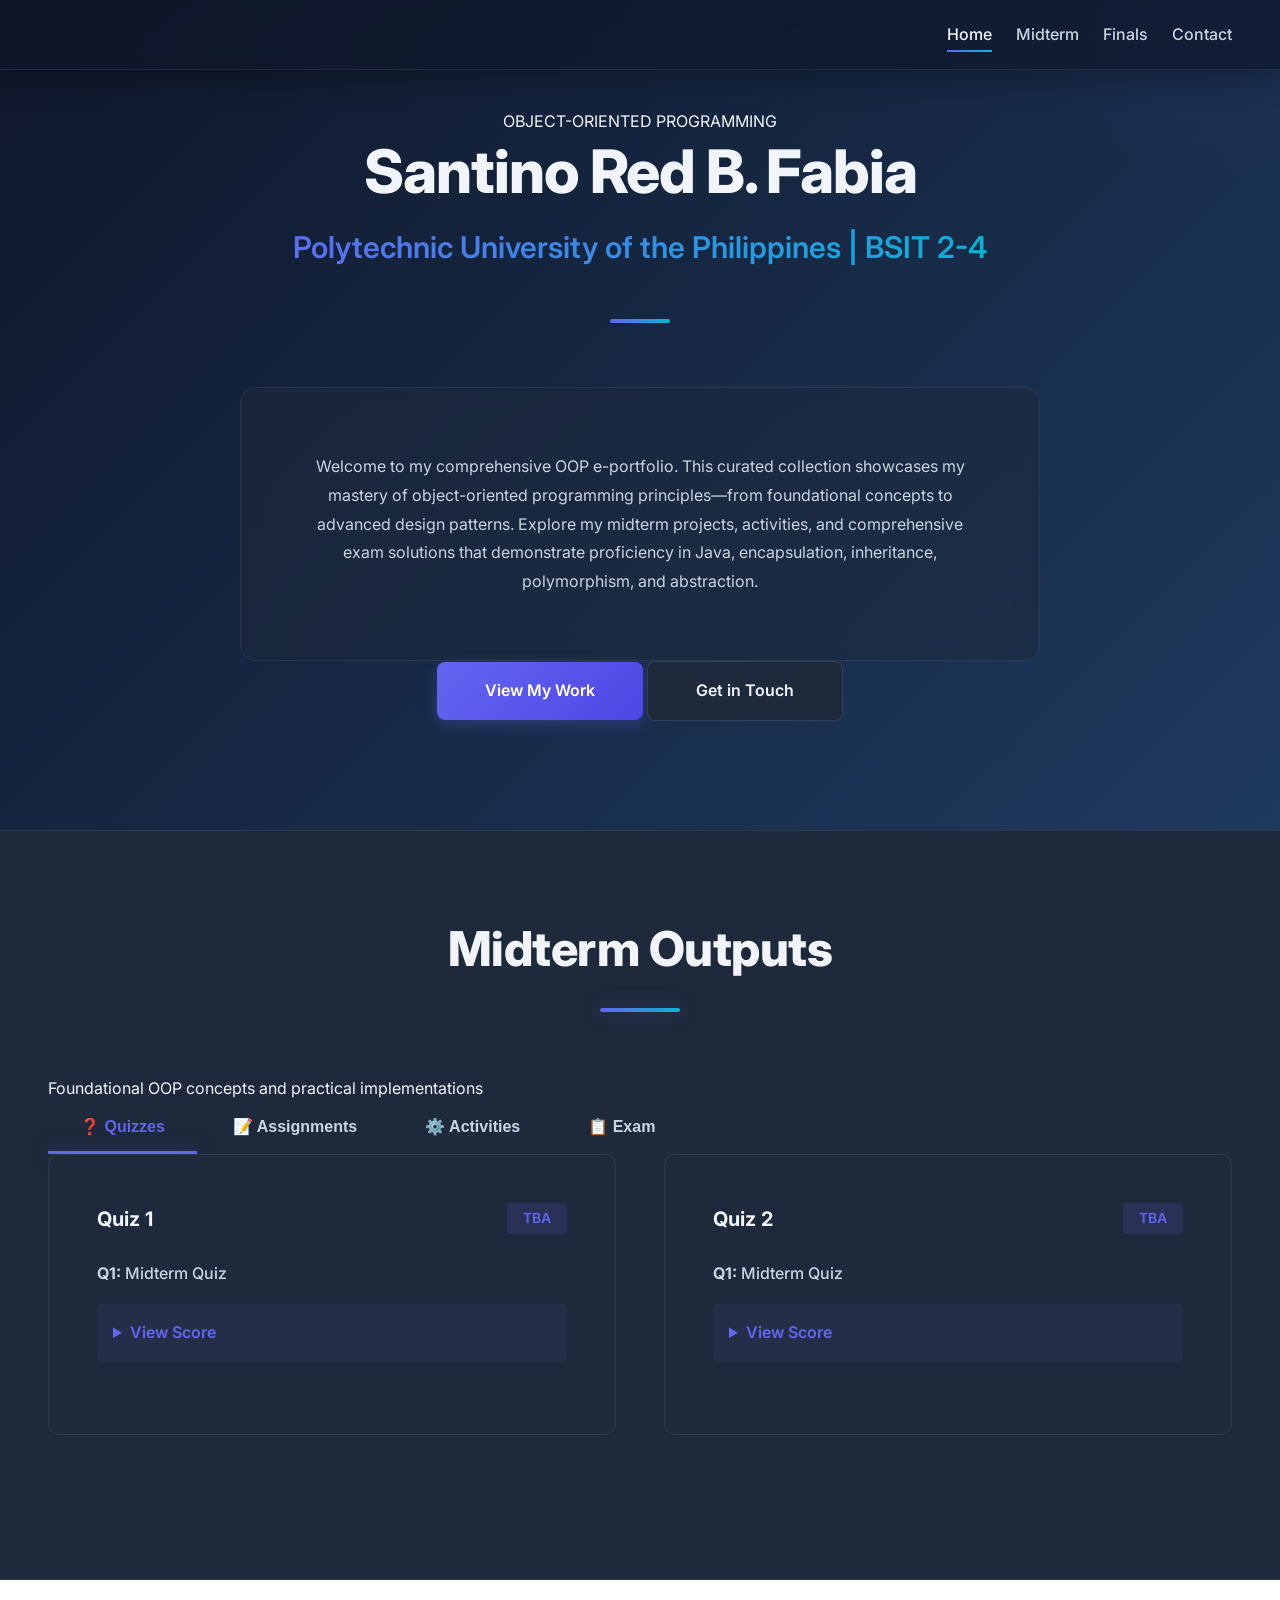
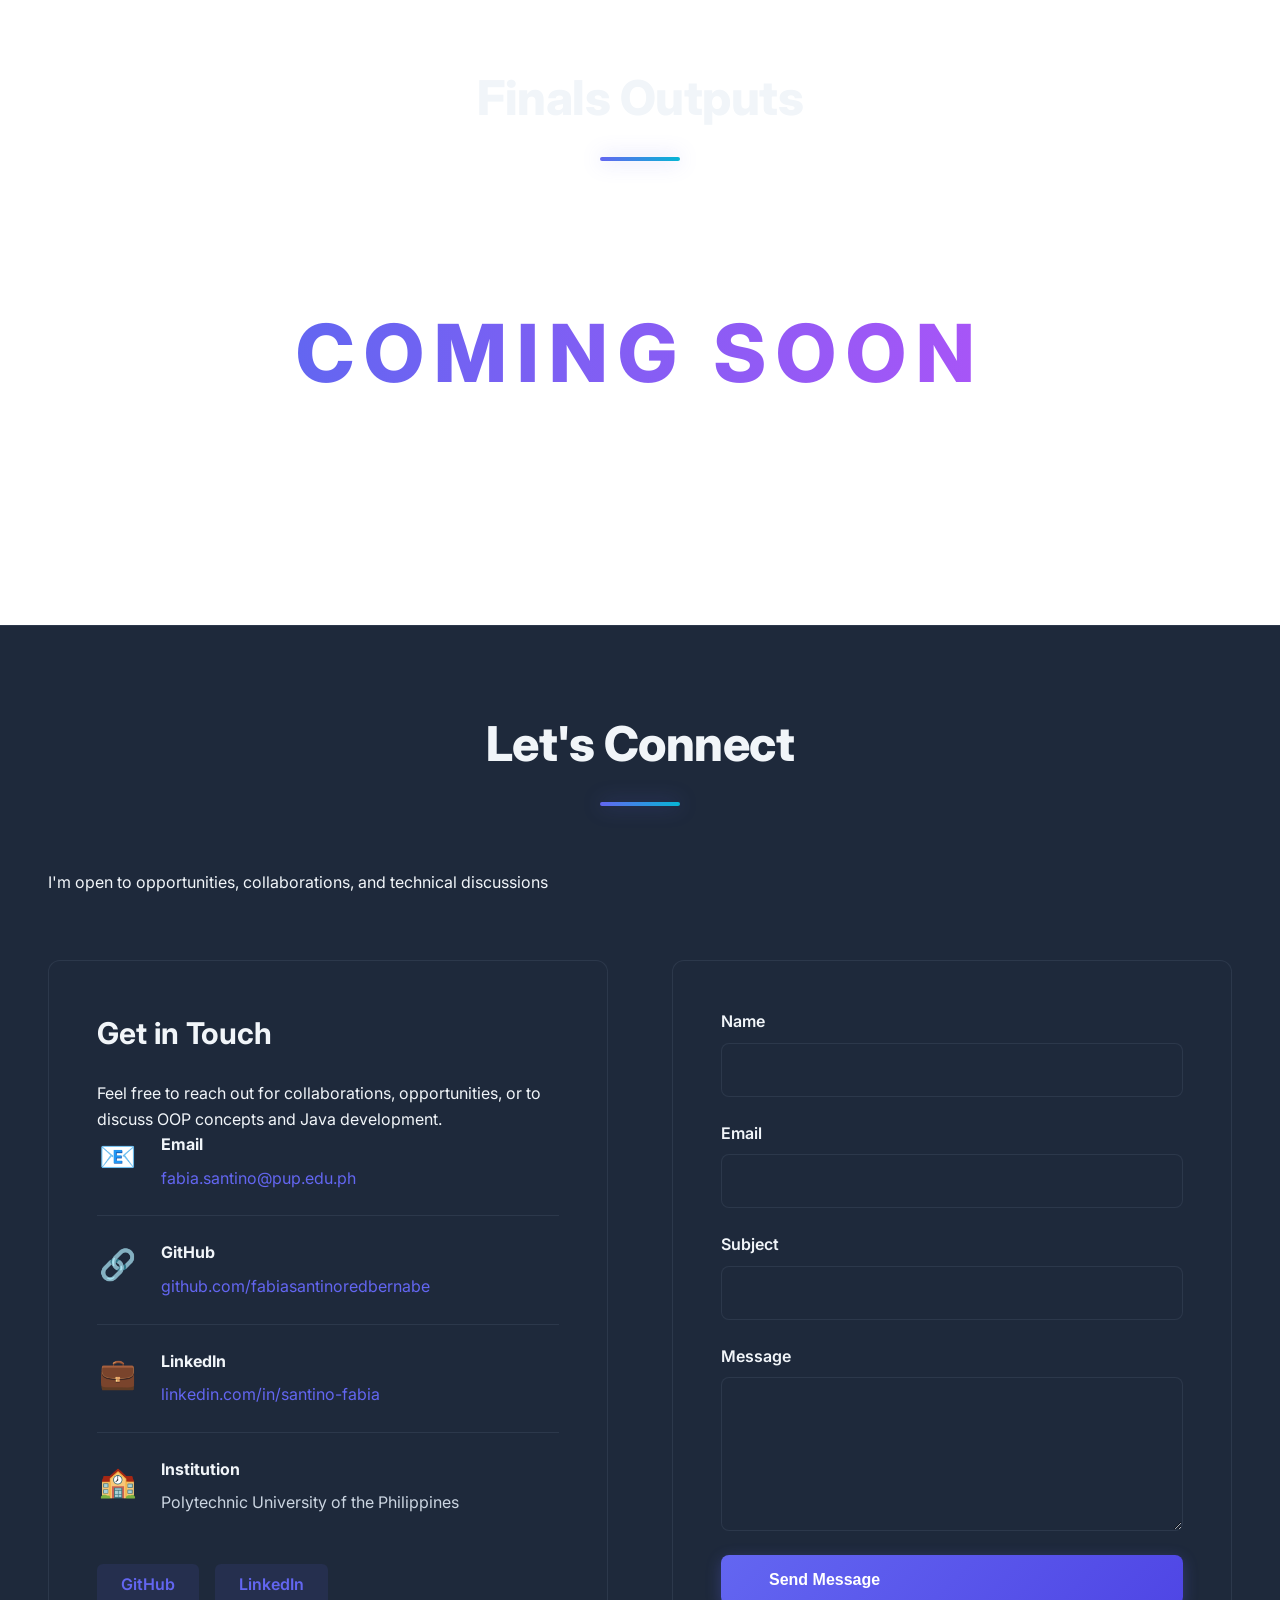
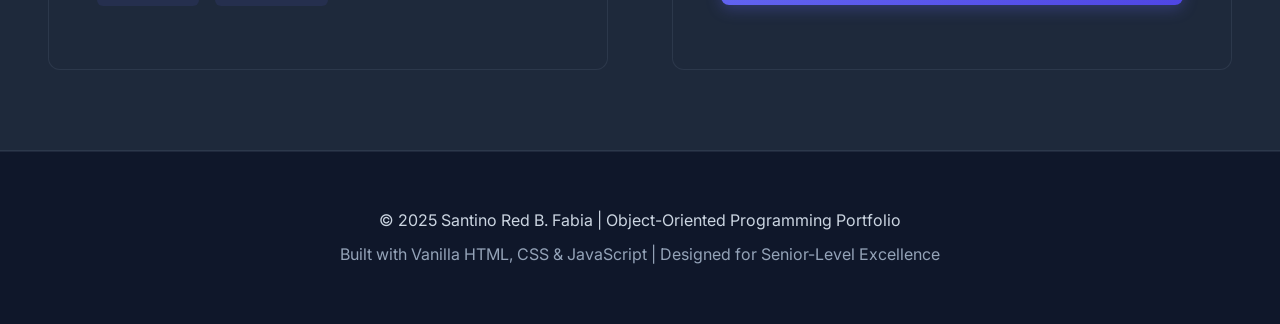
==== commit 9e45b880: "c" ====
--- a/index.html
+++ b/index.html
@@ -45,7 +45,7 @@
                 
                 <div class="intro-card">
                     <p class="intro-text">
-                        Welcome to my comprehensive OOP e-portfolio. This curated collection showcases my mastery of object-oriented programming principlesâ€”from foundational concepts to advanced design patterns. Explore my midterm projects, activities, and comprehensive exam solutions that demonstrate proficiency in Java, encapsulation, inheritance, polymorphism, and abstraction.
+                        Welcome to my comprehensive OOP e-portfolio. This curated collection showcases my mastery of object-oriented programming principles—from foundational concepts to advanced design patterns. Explore my midterm projects, activities, and comprehensive exam solutions that demonstrate proficiency in Java, encapsulation, inheritance, polymorphism, and abstraction.
                     </p>
                 </div>
 
@@ -70,19 +70,19 @@
             <div class="tabs-container">
                 <div class="tabs-nav" role="tablist">
                     <button class="tab-btn active" data-tab="quizzes" role="tab" aria-selected="true" aria-controls="quizzes">
-                        <span class="tab-icon">â“</span>
+                        <span class="tab-icon">❓</span>
                         Quizzes
                     </button>
                     <button class="tab-btn" data-tab="assignments" role="tab" aria-selected="false" aria-controls="assignments">
-                        <span class="tab-icon">ðŸ“</span>
+                        <span class="tab-icon">📝</span>
                         Assignments
                     </button>
                     <button class="tab-btn" data-tab="activities" role="tab" aria-selected="false" aria-controls="activities">
-                        <span class="tab-icon">âš™ï¸</span>
+                        <span class="tab-icon">⚙️</span>
                         Activities
                     </button>
                     <button class="tab-btn" data-tab="exam" role="tab" aria-selected="false" aria-controls="exam">
-                        <span class="tab-icon">ðŸ“‹</span>
+                        <span class="tab-icon">📋</span>
                         Exam
                     </button>
                 </div>
@@ -155,14 +155,14 @@
 
                             <div class="file-status-container" id="fileStatusContainer" style="display: none;">
                                 <div class="file-info">
-                                    <span class="file-icon">ðŸ“Ž</span>
+                                    <span class="file-icon">📎</span>
                                     <div class="file-details">
                                         <p class="file-name" id="fileName"></p>
                                         <p class="file-size" id="fileSize"></p>
                                     </div>
                                 </div>
                                 <button type="button" class="btn-icon btn-remove-file" id="removeFileBtn" aria-label="Remove file">
-                                    <span>âœ•</span>
+                                    <span>✕</span>
                                 </button>
                             </div>
                             
@@ -181,23 +181,23 @@
                             </div>
                             
                             <p class="card-description"><strong>Task:</strong> Make an Introduction of yourself using the template provided.</p>
-                           <div 
+                            
                             <div class="image-preview-container">
                                 <div class="image-preview-wrapper">
                                     <img src="AM.png" class="image-preview" alt="Assignment preview">
                                 </div>
                             </div>
-</div>
+
                             <div class="file-status-container" id="fileStatusContainer2" style="display: none;">
                                 <div class="file-info">
-                                    <span class="file-icon">ðŸ“Ž</span>
+                                    <span class="file-icon">📎</span>
                                     <div class="file-details">
                                         <p class="file-name" id="fileName2"></p>
                                         <p class="file-size" id="fileSize2"></p>
                                     </div>
                                 </div>
                                 <button type="button" class="btn-icon btn-remove-file" aria-label="Remove file">
-                                    <span>âœ•</span>
+                                    <span>✕</span>
                                 </button>
                             </div>
                             
@@ -210,9 +210,8 @@
                         </article>
                     </div>
                 </div>
-                </div>
-
-                                <!-- Activities Tab -->
+
+                <!-- Activities Tab -->
                 <div id="activities" class="tab-content" role="tabpanel" aria-labelledby="activities">
                     <div class="activities-grid">
                         <!-- Activity 1 -->
@@ -223,14 +222,14 @@
                             </div>
                             
                             <p class="card-description">Instruction:</p>
-                            <p class="card-description">â€¢ Carefully analyze the given Java program.</p>
-<p class="card-description">â€¢ Trace the references and memory changes step-by-step.</p>
-<p class="card-description">â€¢ Complete all required tables and questions.</p>
-<p class="card-description">â€¢ Show your logical reasoning where necessary.</p>
-<p class="card-description">â€¢ Write your answers in a yellow paper (handwritten).</p>
-<p class="card-description">â€¢ Take a clear photo or scan of your work.</p>
-<p class="card-description">â€¢ Upload your file in Canvas on or before the deadline.</p>
-<p class="card-description">â€¢ Submission Format: Section_LastName_FirstName_CodeAnalysisActivity#1.pdf </p>
+                            <p class="card-description">• Carefully analyze the given Java program.</p>
+                            <p class="card-description">• Trace the references and memory changes step-by-step.</p>
+                            <p class="card-description">• Complete all required tables and questions.</p>
+                            <p class="card-description">• Show your logical reasoning where necessary.</p>
+                            <p class="card-description">• Write your answers in a yellow paper (handwritten).</p>
+                            <p class="card-description">• Take a clear photo or scan of your work.</p>
+                            <p class="card-description">• Upload your file in Canvas on or before the deadline.</p>
+                            <p class="card-description">• Submission Format: Section_LastName_FirstName_CodeAnalysisActivity#1.pdf </p>
 
                             <div class="image-preview-container">
                                 <div class="image-preview-wrapper">
@@ -244,7 +243,7 @@
                             <div class="explanation-box">
                                 <h4>Reflection</h4>
                                 <ul class="concept-list">
-                                    <li>Implemented <strong>Learning about variables in OOP made me realize how important they are in organizing data inside a program. I learned that variables inside a class (fields or attributes) represent the state of an object, and they help define what an object â€œknowsâ€ about itself.</strong></li>
+                                    <li>Implemented <strong>Learning about variables in OOP made me realize how important they are in organizing data inside a program. I learned that variables inside a class (fields or attributes) represent the state of an object, and they help define what an object "knows" about itself.</strong></li>
                                 </ul>
                             </div>
                         </article>
@@ -257,17 +256,16 @@
                             </div>
                             
                             <p class="card-description">Instructions:</p>
-<p class="card-description">1.	Create a Java program based on the questions.</p>
-<p class="card-description">2.	Follow the exact required output shown in the question.</p>
-<p class="card-description">3.	You must use the specific operator required in each number.</p>
-<p class="card-description">4.	Do NOT hardcode the final answers (e.g., System.out.println(86); without computation is not allowed).</p>
-<p class="card-description">5.	Show proper use of variables and correct operator usage.</p>
-<p class="card-description">6.	Follow proper Java syntax, indentation, and naming conventions.</p>
-<p class="card-description">7.	Use System.out.println() for displaying output.</p>
-<p class="card-description">8.	Screenshot the code and the output.</p>
-<p class="card-description">9.	Compile and run your program to verify correctness before submission.</p>
-<p class="card-description">10.	Submission Format: Section_LastName_FirstName_OperatorsActivity#2.pdf
-</p>
+                            <p class="card-description">1. Create a Java program based on the questions.</p>
+                            <p class="card-description">2. Follow the exact required output shown in the question.</p>
+                            <p class="card-description">3. You must use the specific operator required in each number.</p>
+                            <p class="card-description">4. Do NOT hardcode the final answers (e.g., System.out.println(86); without computation is not allowed).</p>
+                            <p class="card-description">5. Show proper use of variables and correct operator usage.</p>
+                            <p class="card-description">6. Follow proper Java syntax, indentation, and naming conventions.</p>
+                            <p class="card-description">7. Use System.out.println() for displaying output.</p>
+                            <p class="card-description">8. Screenshot the code and the output.</p>
+                            <p class="card-description">9. Compile and run your program to verify correctness before submission.</p>
+                            <p class="card-description">10. Submission Format: Section_LastName_FirstName_OperatorsActivity#2.pdf</p>
 
                             <div class="image-preview-container">
                                 <div class="image-preview-wrapper">
@@ -372,6 +370,54 @@
                                 </div>
                             </div>
 
+                            <!-- Source Code Display Box -->
+                            <div class="code-display-box">
+                                <div class="code-header">
+                                    <span class="code-filename">ExpenseTracker.java</span>
+                                    <button type="button" class="copy-btn" aria-label="Copy code">
+                                        <span class="copy-text">Copy</span>
+                                    </button>
+                                </div>
+                                <pre><code class="code-content">public class ExpenseTracker {
+    
+    public static void displayTitle() {
+        System.out.println("=== Personal Expense Tracker ===");
+    }
+    
+    public static double calculateTotal(double food, double transport, double other) {
+        return food + transport + other;
+    }
+    
+    public static boolean exceedsBudget(double total, double budget) {
+        return total > budget;
+    }
+    
+    public static void displayStatus(double total, double budget) {
+        System.out.println("Total Expenses: " + total);
+        System.out.println("Budget: " + budget);
+        System.out.println("Remaining: " + (budget - total));
+    }
+    
+    public static void main(String[] args) {
+        displayTitle();
+        
+        double foodExp = 500;
+        double transportExp = 200;
+        double otherExp = 150;
+        double budget = 1200;
+        
+        double total = calculateTotal(foodExp, transportExp, otherExp);
+        boolean exceeds = exceedsBudget(total, budget);
+        
+        if (exceeds) {
+            System.out.println("Warning: Budget exceeded!");
+        }
+        
+        displayStatus(total, budget);
+    }
+}</code></pre>
+                            </div>
+
                             <div class="explanation-box">
                                 <h4>Reflections</h4>
                                 <ul class="concept-list">
@@ -381,8 +427,8 @@
                         </article>
                     </div>
                 </div>
+
                 <!-- Exam Tab -->
-
                 <div id="exam" class="tab-content" role="tabpanel" aria-labelledby="exam">
                     <article class="card card-exam">
                         <div class="card-header">
@@ -439,7 +485,7 @@
                     
                     <div class="contact-items">
                         <div class="contact-item">
-                            <span class="contact-icon">ðŸ“§</span>
+                            <span class="contact-icon">📧</span>
                             <div>
                                 <strong>Email</strong>
                                 <a href="mailto:fabia.santino@pup.edu.ph">fabia.santino@pup.edu.ph</a>
@@ -447,7 +493,7 @@
                         </div>
                         
                         <div class="contact-item">
-                            <span class="contact-icon">ðŸ”—</span>
+                            <span class="contact-icon">🔗</span>
                             <div>
                                 <strong>GitHub</strong>
                                 <a href="https://github.com" target="_blank" rel="noopener noreferrer">github.com/fabiasantinoredbernabe</a>
@@ -455,7 +501,7 @@
                         </div>
                         
                         <div class="contact-item">
-                            <span class="contact-icon">ðŸ’¼</span>
+                            <span class="contact-icon">💼</span>
                             <div>
                                 <strong>LinkedIn</strong>
                                 <a href="https://linkedin.com" target="_blank" rel="noopener noreferrer">linkedin.com/in/santino-fabia</a>
@@ -463,7 +509,7 @@
                         </div>
                         
                         <div class="contact-item">
-                            <span class="contact-icon">ðŸ«</span>
+                            <span class="contact-icon">🏫</span>
                             <div>
                                 <strong>Institution</strong>
                                 <p>Polytechnic University of the Philippines</p>
